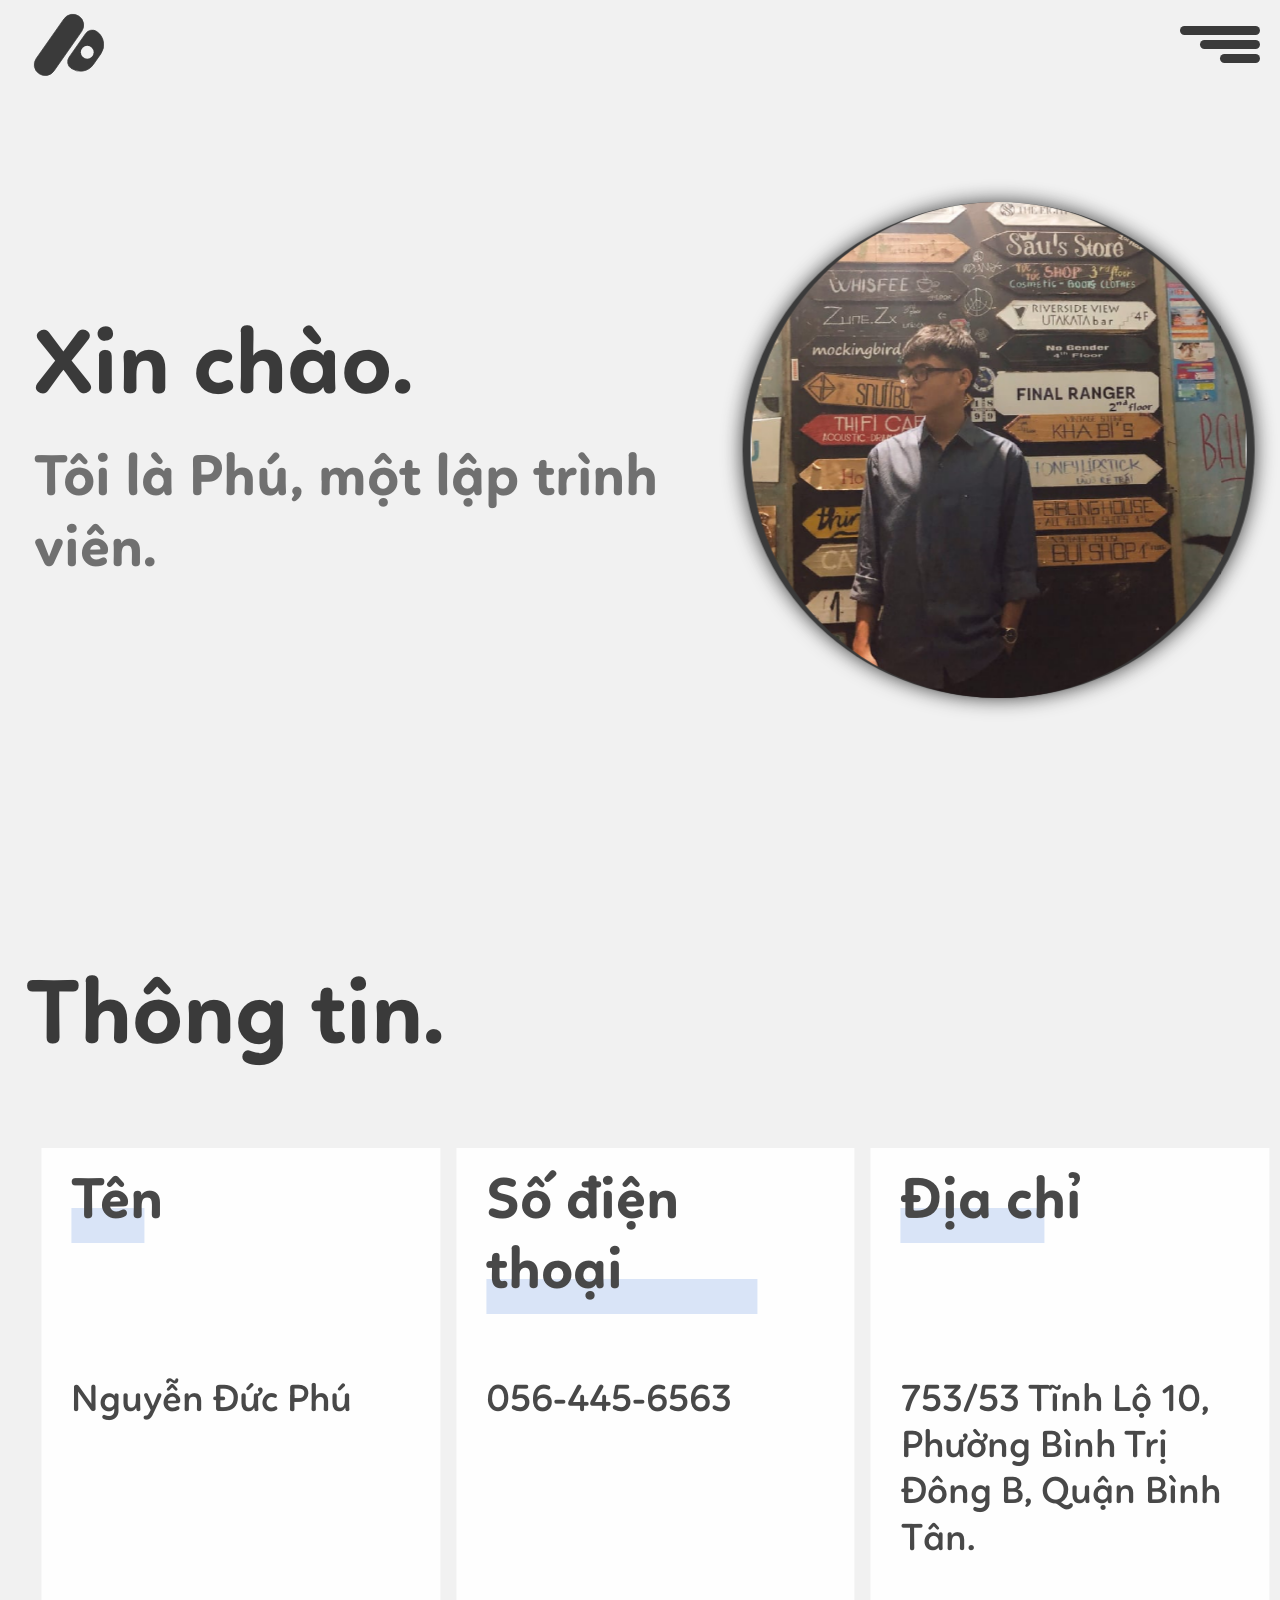
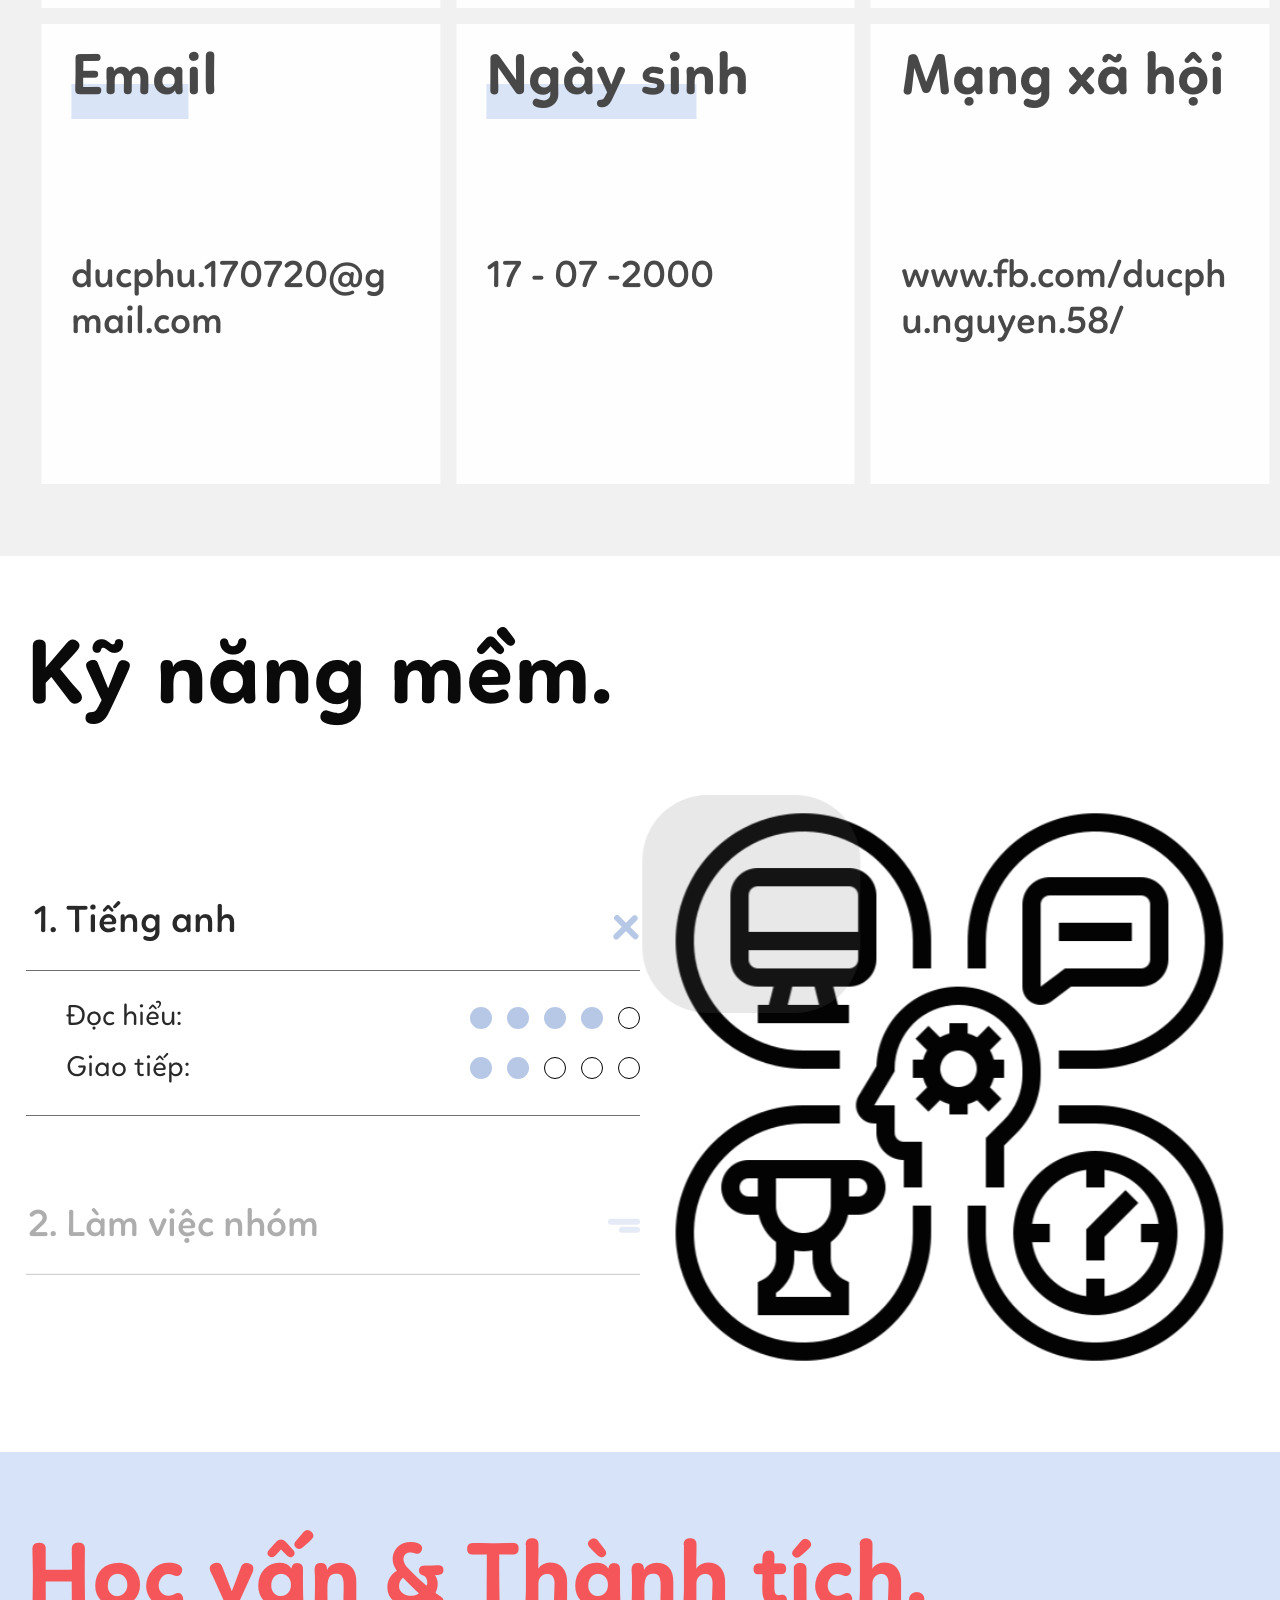
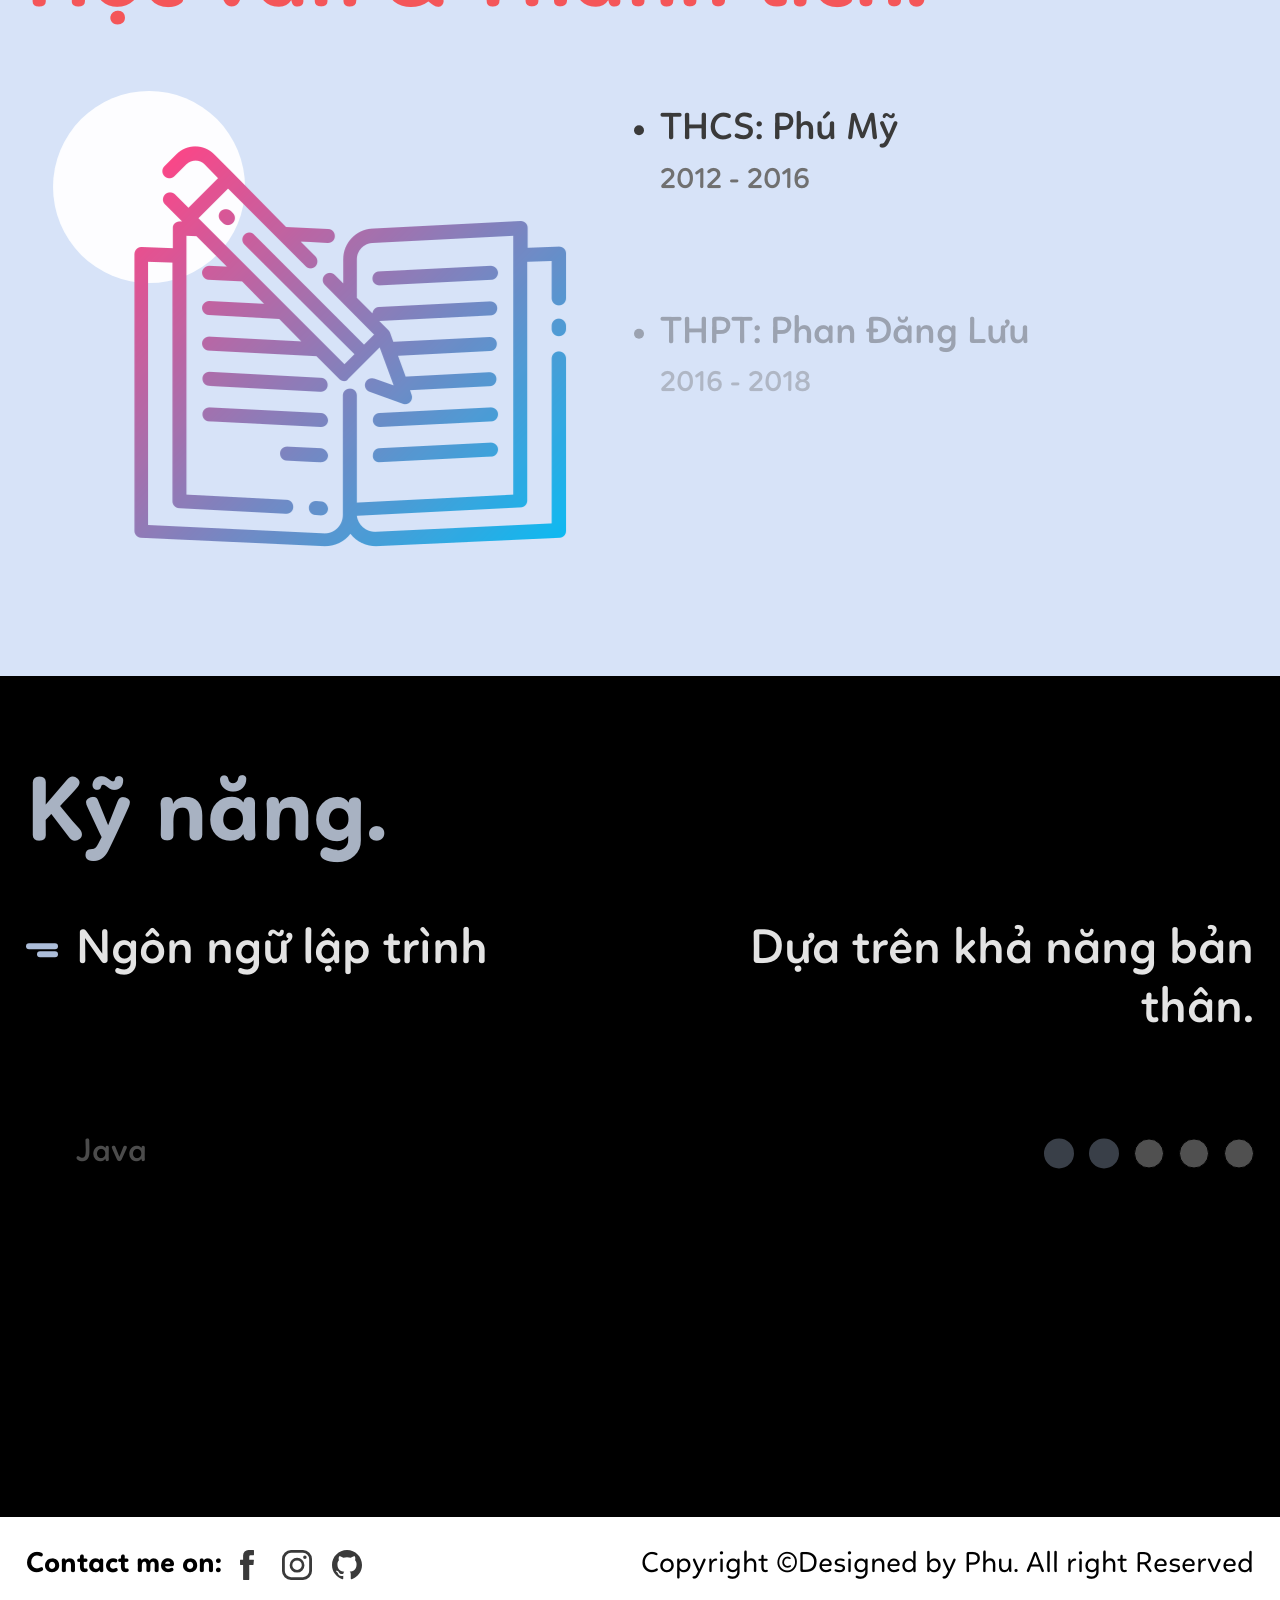
==== index.html @ 28da4632 "phu commit master" ====
<!DOCTYPE html>
<html lang="en">
	<head>
		<title>Trang chủ</title>
		<meta charset="UTF-8">
		<meta name="viewport" content="width=device-width, initial-scale=1.0, user-scalable=no">
		<meta http-equiv="X-UA-Compatible" content="ie=edge">
		<link rel="shortcut icon" type="image/png" href="/favicon/favicon.ico">
		<link href="https://unpkg.com/aos@2.3.1/dist/aos.css" rel="stylesheet">
		<link rel="stylesheet" href="./css/core.min.css">
		<link rel="stylesheet" href="./css/main.min.css">
	</head>
	<body>
		<header id="header">
			<div class="header-wrapper">
				<div class="header-wrapper__logo"><a class="nav_link" href="index.html"></a><svg xmlns="http://www.w3.org/2000/svg"  viewBox="0 0 121.415 106.011">
<g id="Group_60" data-name="Group 60" transform="translate(-132.455 -46.709)">
<g id="Group_3" data-name="Group 3" transform="translate(28 -5)">
<path id="Logo_1" data-name="Path 1" d="M16.48,0a16.48,16.48,0,0,1,16.48,16.48V89.855A16.48,16.48,0,1,1,0,89.855V16.48A16.48,16.48,0,0,1,16.48,0Z" transform="matrix(0.819, 0.574, -0.574, 0.819, 165.447, 51.709)" fill="#3a3a3a"/>
<g id="Logo_2" data-name="Group 1" transform="translate(156.83 77.445)">
<g id="Group_2" data-name="Group 2" transform="translate(0 0)">
<path id="Rectangle_2" data-name="Rectangle 2" d="M12.184,0h0A24.369,24.369,0,0,1,36.553,24.369V43.8A24.369,24.369,0,0,1,12.184,68.166h0A12.184,12.184,0,0,1,0,55.981v-43.8A12.184,12.184,0,0,1,12.184,0Z" transform="matrix(0.819, 0.574, -0.574, 0.819, 39.098, 0)" fill="#3a3a3a"/>
<circle id="Ellipse_1" data-name="Ellipse 1" cx="9.744" cy="9.744" r="9.744" transform="translate(24.776 28.658)" fill="#f1f1f1"/>
</g>
</g>
</g>
</g>
</svg>
				</div>
				<div class="header-wrapper__nav"><a class="nav_link" href="exp.html"></a>
					<div class="header-wrapper__nav-title">
						<p>Kinh nghiệm của tôi</p><svg xmlns="http://www.w3.org/2000/svg"  viewBox="0 0 27.116 17.814">
<path id="Path_10913" data-name="Path 10913" d="M0,0,10.579,9.363,0,18.648" transform="translate(4.235 13.579) rotate(-90)" fill="none" stroke="#707070" stroke-linecap="round" stroke-linejoin="round" stroke-width="6"/>
</svg>
					</div>
					<div class="header-wrapper__nav-hamburger">
						<div class="line-1"></div>
						<div class="line-2"></div>
						<div class="line-3"></div>
					</div>
				</div>
			</div>
		</header>
		<section id="banner">
			<div class="banner">
				<div class="banner-section container">
					<div class="wrapper">
						<div class="banner-section__decs column-7 column-12-ts">
							<div class="banner-section__decs--infor">
								<div class="banner-section__decs--infor_title">
									<p>Xin chào.</p>
								</div>
								<div class="banner-section__decs--infor_decs">
									<p>Tôi là Phú, một lập trình viên.</p>
								</div>
							</div>
						</div>
						<div class="banner-section__img column-5 column-7-ts">
							<div class="img"><img src="./assets/layout/banner/banner.png" alt=""></div>
						</div>
					</div>
				</div>
			</div>
		</section>
		<main>
			<div id="index-Page">
				<section id="dp-information">
					<div class="information">
						<div class="container">
							<div class="information__wrapper">    
								<div class="information__wrapper--title title-header">
									<p>Thông tin.</p>
								</div>
								<div class="information__wrapper--list">
									<div class="information__wrapper--list_items column-4 column-6-tl column-12-mx">
										<div class="items">
											<div class="items-name title-color-bottom">
												<p>Tên</p>
											</div>
											<div class="items-decs">
												<p>Nguyễn Đức Phú</p>
											</div>
										</div>
									</div>
									<div class="information__wrapper--list_items column-4 column-6-tl column-12-mx">
										<div class="items">
											<div class="items-name title-color-bottom">
												<p>Số điện thoại</p>
											</div>
											<div class="items-decs">
												<p>056-445-6563</p>
											</div>
										</div>
									</div>
									<div class="information__wrapper--list_items column-4 column-6-tl column-12-mx">
										<div class="items">
											<div class="items-name title-color-bottom">
												<p>Địa chỉ</p>
											</div>
											<div class="items-decs">
												<p>753/53 Tĩnh Lộ 10, Phường Bình Trị Đông B, Quận Bình Tân.</p>
											</div>
										</div>
									</div>
									<div class="information__wrapper--list_items column-4 column-6-tl column-12-mx">
										<div class="items">
											<div class="items-name title-color-bottom">
												<p>Email</p>
											</div>
											<div class="items-decs">
												<p>ducphu.170720@gmail.com</p>
											</div>
										</div>
									</div>
									<div class="information__wrapper--list_items column-4 column-6-tl column-12-mx">
										<div class="items">
											<div class="items-name title-color-bottom">
												<p>Ngày sinh</p>
											</div>
											<div class="items-decs">
												<p>17 - 07 -2000</p>
											</div>
										</div>
									</div>
									<div class="information__wrapper--list_items column-4 column-6-tl column-12-mx">
										<div class="items">
											<div class="items-name">
												<p class="title-color-bottom">Mạng xã hội</p>
											</div>
											<div class="items-decs"><a href=""> </a>
												<p>www.fb.com/ducphu.nguyen.58/</p>
											</div>
										</div>
									</div>
								</div>
							</div>
						</div>
					</div>
				</section>
				<section id="dp-soft-skill">
					<div class="soft-skill">
						<div class="container">
							<div class="soft-skill__wrapper"> 
								<div class="soft-skill__wrapper--title title-header">
									<p>Kỹ năng mềm.</p>
								</div>
								<div class="soft-skill__wrapper--list">
									<div class="soft-skill__wrapper--list-items column-6 column-12-ts">
										<ol>
											<li class="Scene_1">
												<div class="items active">
													<div class="items-name">
														<p>Tiếng anh</p>
														<div class="btn">
															<div class="line-1"> </div>
															<div class="line-2"></div>
														</div>
													</div>
													<div class="items-infor">
														<div class="items-infor__items"> 
															<div class="items-infor__items-title column-6">
																<p>Đọc hiểu:</p>
															</div>
															<div class="items-infor__items-skills column-6"><span class="yes"></span><span class="yes"></span><span class="yes"></span><span class="yes"></span><span class="no"></span>
															</div>
														</div>
														<div class="items-infor__items"> 
															<div class="items-infor__items-title column-6">
																<p>Giao tiếp:</p>
															</div>
															<div class="items-infor__items-skills column-6"><span class="yes"></span><span class="yes"></span><span class="no"></span><span class="no"></span><span class="no"></span>
															</div>
														</div>
													</div>
												</div>
											</li>
											<li class="Scene_2"> 
												<div class="items">
													<div class="items-name">
														<p>Làm việc nhóm</p>
														<div class="btn">
															<div class="line-1"> </div>
															<div class="line-2"></div>
														</div>
													</div>
													<div class="items-infor">
														<div class="items-infor__items"> 
															<div class="items-infor__items-title column-6">
																<p>Có tổ chức:</p>
															</div>
															<div class="items-infor__items-skills column-6"><span class="yes"></span><span class="yes"></span><span class="yes"></span><span class="yes"></span><span class="no"></span>
															</div>
														</div>
														<div class="items-infor__items"> 
															<div class="items-infor__items-title column-6">
																<p>Giao tiếp với đồng nghiệp:</p>
															</div>
															<div class="items-infor__items-skills column-6"><span class="yes"></span><span class="yes"></span><span class="yes"></span><span class="no"></span><span class="no"></span>
															</div>
														</div>
														<div class="items-infor__items"> 
															<div class="items-infor__items-title column-6">
																<p>Năng động:</p>
															</div>
															<div class="items-infor__items-skills column-6"><span class="yes"></span><span class="yes"></span><span class="yes"></span><span class="yes"></span><span class="no"></span>
															</div>
														</div>
													</div>
												</div>
											</li>
											<li class="Scene_3">
												<div class="items">
													<div class="items-name">
														<p>Cá nhân</p>
														<div class="btn">
															<div class="line-1"> </div>
															<div class="line-2"></div>
														</div>
													</div>
													<div class="items-infor">
														<div class="items-infor__items"> 
															<div class="items-infor__items-title column-6">
																<p>Sự sáng tạo:</p>
															</div>
															<div class="items-infor__items-skills column-6"><span class="yes"></span><span class="yes"></span><span class="yes"></span><span class="yes"></span><span class="no"></span>
															</div>
														</div>
														<div class="items-infor__items"> 
															<div class="items-infor__items-title column-6">
																<p>Học hỏi:</p>
															</div>
															<div class="items-infor__items-skills column-6"><span class="yes"></span><span class="yes"></span><span class="yes"></span><span class="yes"></span><span class="no"></span>
															</div>
														</div>
														<div class="items-infor__items"> 
															<div class="items-infor__items-title column-6">
																<p>Tỉ mỉ:</p>
															</div>
															<div class="items-infor__items-skills column-6"><span class="yes"></span><span class="yes"></span><span class="yes"></span><span class="yes"></span><span class="no"></span>
															</div>
														</div>
													</div>
												</div>
											</li>
										</ol>
									</div>
									<div class="soft-skill__wrapper--list-img column-6" id="Scene_1">
										<div class="img-wrapper" data-depth="0.1"><img src="./assets/_page/index/skill-development.png" alt=""></div>
										<div class="img-acsence" data-depth="-0.3"></div>
									</div>
								</div>
							</div>
						</div>
					</div>
				</section>
				<section id="dp-education">
					<div class="dp-education">
						<div class="container">
							<div class="dp-education__wrapper"> 
								<div class="dp-education__wrapper--title title-header">
									<p>Học vấn &amp; Thành tích.</p>
								</div>
								<div class="dp-education__wrapper--list">
									<div class="dp-education__wrapper--list-img column-6" id="Scene_2">
										<div class="img-wrapper" data-depth="-0.2"><img src="./assets/_page/index/studying.png" alt=""></div>
										<div class="img-acsence" data-depth="0.3"></div>
									</div>
									<div class="dp-education__wrapper--list-items column-6 column-12-tl">
										<ul> 
											<li class="items-education Scene_1">THCS: Phú Mỹ
												<div class="items-education__decs">
													<p>2012  - 2016</p>
												</div>
											</li>
											<li class="items-education Scene_2">THPT: Phan Đăng Lưu
												<div class="items-education__decs">
													<p>2016  - 2018</p>
												</div>
											</li>
											<li class="items-education Scene_3">Cao đẳng: Hoa Sen
												<div class="items-education__decs">
													<p>2018  - 2021</p>
												</div>
												<div class="items-education__decs">
													<p>Trong suốt quá trình học dã đạt được 4 lần học bổng loại B của trường Cao đẳng Hoa Sen.</p>
												</div>
											</li>
										</ul>
									</div>
								</div>
							</div>
						</div>
					</div>
				</section>
				<section id="dp-skills">
					<div class="dp-skills">
						<div class="container">
							<div class="dp-skills__wrapper"> 
								<div class="dp-skills__wrapper--title title-header">
									<p>Kỹ năng.</p>
								</div>
								<div class="dp-skills__wrapper--list">
									<div class="dp-skills__wrapper--list-items">
										<ul> 
											<li class="items-skills Scene_1">
												<div class="items-skills__items"> 
													<div class="items-skills__items-title column-6 column-12-tl">
														<p>Ngôn ngữ lập trình</p>
													</div>
													<div class="items-skills__items-skills column-6">
														<p>Dựa trên khả năng bản thân.</p>
													</div>
													<div class="btn">
														<div class="line-1"> </div>
														<div class="line-2"></div>
													</div>
												</div>
											</li>
											<li class="items-skills Scene_2">
												<div class="items-skills__items"> 
													<div class="items-skills__items-title column-6 column-12-tl">
														<p>Java</p>
													</div>
													<div class="items-skills__items-skills column-6 column-12-tl"><span class="yes"></span><span class="yes"></span><span class="no"></span><span class="no"></span><span class="no"></span>
													</div>
												</div>
											</li>
											<li class="items-skills Scene_3">
												<div class="items-skills__items"> 
													<div class="items-skills__items-title column-6 column-12-tl">
														<p>HTML - CSS(SASS, SCSS) - JS</p>
													</div>
													<div class="items-skills__items-skills column-6 column-12-tl"><span class="yes"></span><span class="yes"></span><span class="yes"></span><span class="yes"></span><span class="no"></span>
													</div>
												</div>
											</li>
											<li class="items-skills Scene_4">
												<div class="items-skills__items"> 
													<div class="items-skills__items-title column-6 column-12-tl">
														<p>SQLQuery</p>
													</div>
													<div class="items-skills__items-skills column-6 column-12-tl"><span class="yes"></span><span class="yes"></span><span class="no"></span><span class="no"></span><span class="no"></span>
													</div>
												</div>
											</li>
											<li class="items-skills Scene_5">
												<div class="items-skills__items"> 
													<div class="items-skills__items-title column-6 column-12-tl">
														<p>ReactJS</p>
													</div>
													<div class="items-skills__items-skills column-6 column-12-tl"><span class="yes"></span><span class="yes"></span><span class="yes"></span><span class="no"></span><span class="no"></span>
													</div>
												</div>
											</li>
											<li class="items-skills Scene_6">
												<div class="items-skills__items"> 
													<div class="items-skills__items-title column-6 column-12-tl">
														<p>Basic React Native</p>
													</div>
													<div class="items-skills__items-skills column-6 column-12-tl">
													</div>
												</div>
											</li>
											<li class="items-skills Scene_7">
												<div class="items-skills__items"> 
													<div class="items-skills__items-title column-6 column-12-tl">
														<p>Basic NodeJs (Express) Rest API</p>
													</div>
													<div class="items-skills__items-skills column-6 column-12-tl">
													</div>
												</div>
											</li>
										</ul>
									</div>
								</div>
							</div>
						</div>
					</div>
				</section>
			</div>
		</main>
		<footer id="footer">
			<div class="footer"> 
				<div class="container footer-wrapper">
					<div class="footer-wrapper__contact">
						<p>Contact me on:</p>
						<div class="social__items"><a target="_blank" href="https://www.facebook.com/ducphu.nguyen.58/"><svg id="Group_5" data-name="Group 5" xmlns="http://www.w3.org/2000/svg" viewBox="0 0 23.682 50.975">
<g id="Group_4" data-name="Group 4">
<path id="Path_11" data-name="Path 11" d="M338.3,893.036v24.645a.642.642,0,0,0,.643.641h9.151a.642.642,0,0,0,.643-.641V892.634h6.635a.643.643,0,0,0,.64-.588l.638-7.545a.643.643,0,0,0-.64-.7h-7.274V878.45a2.272,2.272,0,0,1,2.272-2.272h5.114a.643.643,0,0,0,.641-.642V867.99a.643.643,0,0,0-.641-.643h-8.64a9.182,9.182,0,0,0-9.182,9.181V883.8h-4.576a.643.643,0,0,0-.643.642v7.547a.642.642,0,0,0,.643.641H338.3Z" transform="translate(-333.079 -867.348)" fill="#3a3a3a" fill-rule="evenodd"/>
</g>
</svg></a><a target="_blank" href="https://www.instagram.com/_phuuhn/"><svg id="Group_6" data-name="Group 6" xmlns="http://www.w3.org/2000/svg" viewBox="0 0 50.975 50.975">
<path id="Path_12" data-name="Path 12" d="M415.737,876.293a3,3,0,1,0,3,3A3,3,0,0,0,415.737,876.293Zm-13.323,3.843A12.588,12.588,0,1,0,415,892.723,12.6,12.6,0,0,0,402.414,880.136Zm0,20.651a8.063,8.063,0,1,1,8.064-8.064A8.073,8.073,0,0,1,402.414,900.787Zm25.4-18.526a15.354,15.354,0,0,0-15.354-15.354H392.2a15.355,15.355,0,0,0-15.356,15.354v20.267A15.354,15.354,0,0,0,392.2,917.882H412.46a15.353,15.353,0,0,0,15.354-15.353Zm-4.809,20.267a10.544,10.544,0,0,1-10.545,10.544H392.2a10.546,10.546,0,0,1-10.547-10.544V882.261A10.547,10.547,0,0,1,392.2,871.716H412.46a10.545,10.545,0,0,1,10.545,10.546Z" transform="translate(-376.84 -866.907)" fill="#3a3a3a"/>
</svg></a><a target="_blank" href="https://github.com/Ducphu-dev"><svg xmlns="http://www.w3.org/2000/svg"  viewBox="0 0 24 24">
<path d="M12 0c-6.626 0-12 5.373-12 12 0 5.302 3.438 9.8 8.207 11.387.599.111.793-.261.793-.577v-2.234c-3.338.726-4.033-1.416-4.033-1.416-.546-1.387-1.333-1.756-1.333-1.756-1.089-.745.083-.729.083-.729 1.205.084 1.839 1.237 1.839 1.237 1.07 1.834 2.807 1.304 3.492.997.107-.775.418-1.305.762-1.604-2.665-.305-5.467-1.334-5.467-5.931 0-1.311.469-2.381 1.236-3.221-.124-.303-.535-1.524.117-3.176 0 0 1.008-.322 3.301 1.23.957-.266 1.983-.399 3.003-.404 1.02.005 2.047.138 3.006.404 2.291-1.552 3.297-1.23 3.297-1.23.653 1.653.242 2.874.118 3.176.77.84 1.235 1.911 1.235 3.221 0 4.609-2.807 5.624-5.479 5.921.43.372.823 1.102.823 2.222v3.293c0 .319.192.694.801.576 4.765-1.589 8.199-6.086 8.199-11.386 0-6.627-5.373-12-12-12z" fill="#3a3a3a"/>
</svg></a></div>
					</div>
					<div class="footer-wrapper__copyright">
						<p>Copyright ©Designed by Phu. All right Reserved</p>
					</div>
				</div>
			</div>
		</footer>
		<script type="text/javascript" src="./js/core.min.js"></script>
		<script type="text/javascript" src="./js/main.min.js"></script>
	</body>
</html>
---- css/core.min.css ----
@font-face{font-family:swiper-icons;src:url('data:application/font-woff;charset=utf-8;base64, [base64]//wADZ2x5ZgAAAywAAADMAAAD2MHtryVoZWFkAAABbAAAADAAAAA2E2+eoWhoZWEAAAGcAAAAHwAAACQC9gDzaG10eAAAAigAAAAZAAAArgJkABFsb2NhAAAC0AAAAFoAAABaFQAUGG1heHAAAAG8AAAAHwAAACAAcABAbmFtZQAAA/gAAAE5AAACXvFdBwlwb3N0AAAFNAAAAGIAAACE5s74hXjaY2BkYGAAYpf5Hu/j+W2+MnAzMYDAzaX6QjD6/4//Bxj5GA8AuRwMYGkAPywL13jaY2BkYGA88P8Agx4j+/8fQDYfA1AEBWgDAIB2BOoAeNpjYGRgYNBh4GdgYgABEMnIABJzYNADCQAACWgAsQB42mNgYfzCOIGBlYGB0YcxjYGBwR1Kf2WQZGhhYGBiYGVmgAFGBiQQkOaawtDAoMBQxXjg/wEGPcYDDA4wNUA2CCgwsAAAO4EL6gAAeNpj2M0gyAACqxgGNWBkZ2D4/wMA+xkDdgAAAHjaY2BgYGaAYBkGRgYQiAHyGMF8FgYHIM3DwMHABGQrMOgyWDLEM1T9/w8UBfEMgLzE////P/5//f/V/xv+r4eaAAeMbAxwIUYmIMHEgKYAYjUcsDAwsLKxc3BycfPw8jEQA/[base64]/uznmfPFBNODM2K7MTQ45YEAZqGP81AmGGcF3iPqOop0r1SPTaTbVkfUe4HXj97wYE+yNwWYxwWu4v1ugWHgo3S1XdZEVqWM7ET0cfnLGxWfkgR42o2PvWrDMBSFj/IHLaF0zKjRgdiVMwScNRAoWUoH78Y2icB/yIY09An6AH2Bdu/UB+yxopYshQiEvnvu0dURgDt8QeC8PDw7Fpji3fEA4z/PEJ6YOB5hKh4dj3EvXhxPqH/SKUY3rJ7srZ4FZnh1PMAtPhwP6fl2PMJMPDgeQ4rY8YT6Gzao0eAEA409DuggmTnFnOcSCiEiLMgxCiTI6Cq5DZUd3Qmp10vO0LaLTd2cjN4fOumlc7lUYbSQcZFkutRG7g6JKZKy0RmdLY680CDnEJ+UMkpFFe1RN7nxdVpXrC4aTtnaurOnYercZg2YVmLN/d/gczfEimrE/fs/bOuq29Zmn8tloORaXgZgGa78yO9/cnXm2BpaGvq25Dv9S4E9+5SIc9PqupJKhYFSSl47+Qcr1mYNAAAAeNptw0cKwkAAAMDZJA8Q7OUJvkLsPfZ6zFVERPy8qHh2YER+3i/BP83vIBLLySsoKimrqKqpa2hp6+jq6RsYGhmbmJqZSy0sraxtbO3sHRydnEMU4uR6yx7JJXveP7WrDycAAAAAAAH//wACeNpjYGRgYOABYhkgZgJCZgZNBkYGLQZtIJsFLMYAAAw3ALgAeNolizEKgDAQBCchRbC2sFER0YD6qVQiBCv/H9ezGI6Z5XBAw8CBK/m5iQQVauVbXLnOrMZv2oLdKFa8Pjuru2hJzGabmOSLzNMzvutpB3N42mNgZGBg4GKQYzBhYMxJLMlj4GBgAYow/P/PAJJhLM6sSoWKfWCAAwDAjgbRAAB42mNgYGBkAIIbCZo5IPrmUn0hGA0AO8EFTQAA') format('woff');font-weight:400;font-style:normal}:root{--swiper-theme-color:#007aff}.swiper-container{margin-left:auto;margin-right:auto;position:relative;overflow:hidden;list-style:none;padding:0;z-index:1}.swiper-container-vertical>.swiper-wrapper{flex-direction:column}.swiper-wrapper{position:relative;width:100%;height:100%;z-index:1;display:flex;transition-property:transform;box-sizing:content-box}.swiper-container-android .swiper-slide,.swiper-wrapper{transform:translate3d(0,0,0)}.swiper-container-multirow>.swiper-wrapper{flex-wrap:wrap}.swiper-container-multirow-column>.swiper-wrapper{flex-wrap:wrap;flex-direction:column}.swiper-container-free-mode>.swiper-wrapper{transition-timing-function:ease-out;margin:0 auto}.swiper-container-pointer-events{touch-action:pan-y}.swiper-container-pointer-events.swiper-container-vertical{touch-action:pan-x}.swiper-slide{flex-shrink:0;width:100%;height:100%;position:relative;transition-property:transform}.swiper-slide-invisible-blank{visibility:hidden}.swiper-container-autoheight,.swiper-container-autoheight .swiper-slide{height:auto}.swiper-container-autoheight .swiper-wrapper{align-items:flex-start;transition-property:transform,height}.swiper-container-3d{perspective:1200px}.swiper-container-3d .swiper-cube-shadow,.swiper-container-3d .swiper-slide,.swiper-container-3d .swiper-slide-shadow-bottom,.swiper-container-3d .swiper-slide-shadow-left,.swiper-container-3d .swiper-slide-shadow-right,.swiper-container-3d .swiper-slide-shadow-top,.swiper-container-3d .swiper-wrapper{transform-style:preserve-3d}.swiper-container-3d .swiper-slide-shadow-bottom,.swiper-container-3d .swiper-slide-shadow-left,.swiper-container-3d .swiper-slide-shadow-right,.swiper-container-3d .swiper-slide-shadow-top{position:absolute;left:0;top:0;width:100%;height:100%;pointer-events:none;z-index:10}.swiper-container-3d .swiper-slide-shadow-left{background-image:linear-gradient(to left,rgba(0,0,0,.5),rgba(0,0,0,0))}.swiper-container-3d .swiper-slide-shadow-right{background-image:linear-gradient(to right,rgba(0,0,0,.5),rgba(0,0,0,0))}.swiper-container-3d .swiper-slide-shadow-top{background-image:linear-gradient(to top,rgba(0,0,0,.5),rgba(0,0,0,0))}.swiper-container-3d .swiper-slide-shadow-bottom{background-image:linear-gradient(to bottom,rgba(0,0,0,.5),rgba(0,0,0,0))}.swiper-container-css-mode>.swiper-wrapper{overflow:auto;scrollbar-width:none;-ms-overflow-style:none}.swiper-container-css-mode>.swiper-wrapper::-webkit-scrollbar{display:none}.swiper-container-css-mode>.swiper-wrapper>.swiper-slide{scroll-snap-align:start start}.swiper-container-horizontal.swiper-container-css-mode>.swiper-wrapper{scroll-snap-type:x mandatory}.swiper-container-vertical.swiper-container-css-mode>.swiper-wrapper{scroll-snap-type:y mandatory}:root{--swiper-navigation-size:44px}.swiper-button-next,.swiper-button-prev{position:absolute;top:50%;width:calc(var(--swiper-navigation-size)/ 44 * 27);height:var(--swiper-navigation-size);margin-top:calc(0px - (var(--swiper-navigation-size)/ 2));z-index:10;cursor:pointer;display:flex;align-items:center;justify-content:center;color:var(--swiper-navigation-color,var(--swiper-theme-color))}.swiper-button-next.swiper-button-disabled,.swiper-button-prev.swiper-button-disabled{opacity:.35;cursor:auto;pointer-events:none}.swiper-button-next:after,.swiper-button-prev:after{font-family:swiper-icons;font-size:var(--swiper-navigation-size);text-transform:none!important;letter-spacing:0;text-transform:none;font-variant:initial;line-height:1}.swiper-button-prev,.swiper-container-rtl .swiper-button-next{left:10px;right:auto}.swiper-button-prev:after,.swiper-container-rtl .swiper-button-next:after{content:'prev'}.swiper-button-next,.swiper-container-rtl .swiper-button-prev{right:10px;left:auto}.swiper-button-next:after,.swiper-container-rtl .swiper-button-prev:after{content:'next'}.swiper-button-next.swiper-button-white,.swiper-button-prev.swiper-button-white{--swiper-navigation-color:#ffffff}.swiper-button-next.swiper-button-black,.swiper-button-prev.swiper-button-black{--swiper-navigation-color:#000000}.swiper-button-lock{display:none}.swiper-pagination{position:absolute;text-align:center;transition:.3s opacity;transform:translate3d(0,0,0);z-index:10}.swiper-pagination.swiper-pagination-hidden{opacity:0}.swiper-container-horizontal>.swiper-pagination-bullets,.swiper-pagination-custom,.swiper-pagination-fraction{bottom:10px;left:0;width:100%}.swiper-pagination-bullets-dynamic{overflow:hidden;font-size:0}.swiper-pagination-bullets-dynamic .swiper-pagination-bullet{transform:scale(.33);position:relative}.swiper-pagination-bullets-dynamic .swiper-pagination-bullet-active{transform:scale(1)}.swiper-pagination-bullets-dynamic .swiper-pagination-bullet-active-main{transform:scale(1)}.swiper-pagination-bullets-dynamic .swiper-pagination-bullet-active-prev{transform:scale(.66)}.swiper-pagination-bullets-dynamic .swiper-pagination-bullet-active-prev-prev{transform:scale(.33)}.swiper-pagination-bullets-dynamic .swiper-pagination-bullet-active-next{transform:scale(.66)}.swiper-pagination-bullets-dynamic .swiper-pagination-bullet-active-next-next{transform:scale(.33)}.swiper-pagination-bullet{width:8px;height:8px;display:inline-block;border-radius:50%;background:#000;opacity:.2}button.swiper-pagination-bullet{border:none;margin:0;padding:0;box-shadow:none;-webkit-appearance:none;appearance:none}.swiper-pagination-clickable .swiper-pagination-bullet{cursor:pointer}.swiper-pagination-bullet:only-child{display:none!important}.swiper-pagination-bullet-active{opacity:1;background:var(--swiper-pagination-color,var(--swiper-theme-color))}.swiper-container-vertical>.swiper-pagination-bullets{right:10px;top:50%;transform:translate3d(0,-50%,0)}.swiper-container-vertical>.swiper-pagination-bullets .swiper-pagination-bullet{margin:6px 0;display:block}.swiper-container-vertical>.swiper-pagination-bullets.swiper-pagination-bullets-dynamic{top:50%;transform:translateY(-50%);width:8px}.swiper-container-vertical>.swiper-pagination-bullets.swiper-pagination-bullets-dynamic .swiper-pagination-bullet{display:inline-block;transition:.2s transform,.2s top}.swiper-container-horizontal>.swiper-pagination-bullets .swiper-pagination-bullet{margin:0 4px}.swiper-container-horizontal>.swiper-pagination-bullets.swiper-pagination-bullets-dynamic{left:50%;transform:translateX(-50%);white-space:nowrap}.swiper-container-horizontal>.swiper-pagination-bullets.swiper-pagination-bullets-dynamic .swiper-pagination-bullet{transition:.2s transform,.2s left}.swiper-container-horizontal.swiper-container-rtl>.swiper-pagination-bullets-dynamic .swiper-pagination-bullet{transition:.2s transform,.2s right}.swiper-pagination-progressbar{background:rgba(0,0,0,.25);position:absolute}.swiper-pagination-progressbar .swiper-pagination-progressbar-fill{background:var(--swiper-pagination-color,var(--swiper-theme-color));position:absolute;left:0;top:0;width:100%;height:100%;transform:scale(0);transform-origin:left top}.swiper-container-rtl .swiper-pagination-progressbar .swiper-pagination-progressbar-fill{transform-origin:right top}.swiper-container-horizontal>.swiper-pagination-progressbar,.swiper-container-vertical>.swiper-pagination-progressbar.swiper-pagination-progressbar-opposite{width:100%;height:4px;left:0;top:0}.swiper-container-horizontal>.swiper-pagination-progressbar.swiper-pagination-progressbar-opposite,.swiper-container-vertical>.swiper-pagination-progressbar{width:4px;height:100%;left:0;top:0}.swiper-pagination-white{--swiper-pagination-color:#ffffff}.swiper-pagination-black{--swiper-pagination-color:#000000}.swiper-pagination-lock{display:none}.swiper-scrollbar{border-radius:10px;position:relative;-ms-touch-action:none;background:rgba(0,0,0,.1)}.swiper-container-horizontal>.swiper-scrollbar{position:absolute;left:1%;bottom:3px;z-index:50;height:5px;width:98%}.swiper-container-vertical>.swiper-scrollbar{position:absolute;right:3px;top:1%;z-index:50;width:5px;height:98%}.swiper-scrollbar-drag{height:100%;width:100%;position:relative;background:rgba(0,0,0,.5);border-radius:10px;left:0;top:0}.swiper-scrollbar-cursor-drag{cursor:move}.swiper-scrollbar-lock{display:none}.swiper-zoom-container{width:100%;height:100%;display:flex;justify-content:center;align-items:center;text-align:center}.swiper-zoom-container>canvas,.swiper-zoom-container>img,.swiper-zoom-container>svg{max-width:100%;max-height:100%;object-fit:contain}.swiper-slide-zoomed{cursor:move}.swiper-lazy-preloader{width:42px;height:42px;position:absolute;left:50%;top:50%;margin-left:-21px;margin-top:-21px;z-index:10;transform-origin:50%;animation:swiper-preloader-spin 1s infinite linear;box-sizing:border-box;border:4px solid var(--swiper-preloader-color,var(--swiper-theme-color));border-radius:50%;border-top-color:transparent}.swiper-lazy-preloader-white{--swiper-preloader-color:#fff}.swiper-lazy-preloader-black{--swiper-preloader-color:#000}@keyframes swiper-preloader-spin{100%{transform:rotate(360deg)}}.swiper-container .swiper-notification{position:absolute;left:0;top:0;pointer-events:none;opacity:0;z-index:-1000}.swiper-container-fade.swiper-container-free-mode .swiper-slide{transition-timing-function:ease-out}.swiper-container-fade .swiper-slide{pointer-events:none;transition-property:opacity}.swiper-container-fade .swiper-slide .swiper-slide{pointer-events:none}.swiper-container-fade .swiper-slide-active,.swiper-container-fade .swiper-slide-active .swiper-slide-active{pointer-events:auto}.swiper-container-cube{overflow:visible}.swiper-container-cube .swiper-slide{pointer-events:none;-webkit-backface-visibility:hidden;backface-visibility:hidden;z-index:1;visibility:hidden;transform-origin:0 0;width:100%;height:100%}.swiper-container-cube .swiper-slide .swiper-slide{pointer-events:none}.swiper-container-cube.swiper-container-rtl .swiper-slide{transform-origin:100% 0}.swiper-container-cube .swiper-slide-active,.swiper-container-cube .swiper-slide-active .swiper-slide-active{pointer-events:auto}.swiper-container-cube .swiper-slide-active,.swiper-container-cube .swiper-slide-next,.swiper-container-cube .swiper-slide-next+.swiper-slide,.swiper-container-cube .swiper-slide-prev{pointer-events:auto;visibility:visible}.swiper-container-cube .swiper-slide-shadow-bottom,.swiper-container-cube .swiper-slide-shadow-left,.swiper-container-cube .swiper-slide-shadow-right,.swiper-container-cube .swiper-slide-shadow-top{z-index:0;-webkit-backface-visibility:hidden;backface-visibility:hidden}.swiper-container-cube .swiper-cube-shadow{position:absolute;left:0;bottom:0;width:100%;height:100%;opacity:.6;z-index:0}.swiper-container-cube .swiper-cube-shadow:before{content:'';background:#000;position:absolute;left:0;top:0;bottom:0;right:0;filter:blur(50px)}.swiper-container-flip{overflow:visible}.swiper-container-flip .swiper-slide{pointer-events:none;-webkit-backface-visibility:hidden;backface-visibility:hidden;z-index:1}.swiper-container-flip .swiper-slide .swiper-slide{pointer-events:none}.swiper-container-flip .swiper-slide-active,.swiper-container-flip .swiper-slide-active .swiper-slide-active{pointer-events:auto}.swiper-container-flip .swiper-slide-shadow-bottom,.swiper-container-flip .swiper-slide-shadow-left,.swiper-container-flip .swiper-slide-shadow-right,.swiper-container-flip .swiper-slide-shadow-top{z-index:0;-webkit-backface-visibility:hidden;backface-visibility:hidden}@font-face{font-family:swiper-icons;src:url('data:application/font-woff;charset=utf-8;base64, [base64]//wADZ2x5ZgAAAywAAADMAAAD2MHtryVoZWFkAAABbAAAADAAAAA2E2+eoWhoZWEAAAGcAAAAHwAAACQC9gDzaG10eAAAAigAAAAZAAAArgJkABFsb2NhAAAC0AAAAFoAAABaFQAUGG1heHAAAAG8AAAAHwAAACAAcABAbmFtZQAAA/gAAAE5AAACXvFdBwlwb3N0AAAFNAAAAGIAAACE5s74hXjaY2BkYGAAYpf5Hu/j+W2+MnAzMYDAzaX6QjD6/4//Bxj5GA8AuRwMYGkAPywL13jaY2BkYGA88P8Agx4j+/8fQDYfA1AEBWgDAIB2BOoAeNpjYGRgYNBh4GdgYgABEMnIABJzYNADCQAACWgAsQB42mNgYfzCOIGBlYGB0YcxjYGBwR1Kf2WQZGhhYGBiYGVmgAFGBiQQkOaawtDAoMBQxXjg/wEGPcYDDA4wNUA2CCgwsAAAO4EL6gAAeNpj2M0gyAACqxgGNWBkZ2D4/wMA+xkDdgAAAHjaY2BgYGaAYBkGRgYQiAHyGMF8FgYHIM3DwMHABGQrMOgyWDLEM1T9/w8UBfEMgLzE////P/5//f/V/xv+r4eaAAeMbAxwIUYmIMHEgKYAYjUcsDAwsLKxc3BycfPw8jEQA/[base64]/uznmfPFBNODM2K7MTQ45YEAZqGP81AmGGcF3iPqOop0r1SPTaTbVkfUe4HXj97wYE+yNwWYxwWu4v1ugWHgo3S1XdZEVqWM7ET0cfnLGxWfkgR42o2PvWrDMBSFj/IHLaF0zKjRgdiVMwScNRAoWUoH78Y2icB/yIY09An6AH2Bdu/UB+yxopYshQiEvnvu0dURgDt8QeC8PDw7Fpji3fEA4z/PEJ6YOB5hKh4dj3EvXhxPqH/SKUY3rJ7srZ4FZnh1PMAtPhwP6fl2PMJMPDgeQ4rY8YT6Gzao0eAEA409DuggmTnFnOcSCiEiLMgxCiTI6Cq5DZUd3Qmp10vO0LaLTd2cjN4fOumlc7lUYbSQcZFkutRG7g6JKZKy0RmdLY680CDnEJ+UMkpFFe1RN7nxdVpXrC4aTtnaurOnYercZg2YVmLN/d/gczfEimrE/fs/bOuq29Zmn8tloORaXgZgGa78yO9/cnXm2BpaGvq25Dv9S4E9+5SIc9PqupJKhYFSSl47+Qcr1mYNAAAAeNptw0cKwkAAAMDZJA8Q7OUJvkLsPfZ6zFVERPy8qHh2YER+3i/BP83vIBLLySsoKimrqKqpa2hp6+jq6RsYGhmbmJqZSy0sraxtbO3sHRydnEMU4uR6yx7JJXveP7WrDycAAAAAAAH//wACeNpjYGRgYOABYhkgZgJCZgZNBkYGLQZtIJsFLMYAAAw3ALgAeNolizEKgDAQBCchRbC2sFER0YD6qVQiBCv/H9ezGI6Z5XBAw8CBK/m5iQQVauVbXLnOrMZv2oLdKFa8Pjuru2hJzGabmOSLzNMzvutpB3N42mNgZGBg4GKQYzBhYMxJLMlj4GBgAYow/P/PAJJhLM6sSoWKfWCAAwDAjgbRAAB42mNgYGBkAIIbCZo5IPrmUn0hGA0AO8EFTQAA') format('woff');font-weight:400;font-style:normal}:root{--swiper-theme-color:#007aff}.swiper-container{margin-left:auto;margin-right:auto;position:relative;overflow:hidden;list-style:none;padding:0;z-index:1}.swiper-container-vertical>.swiper-wrapper{flex-direction:column}.swiper-wrapper{position:relative;width:100%;height:100%;z-index:1;display:flex;transition-property:transform;box-sizing:content-box}.swiper-container-android .swiper-slide,.swiper-wrapper{transform:translate3d(0,0,0)}.swiper-container-multirow>.swiper-wrapper{flex-wrap:wrap}.swiper-container-multirow-column>.swiper-wrapper{flex-wrap:wrap;flex-direction:column}.swiper-container-free-mode>.swiper-wrapper{transition-timing-function:ease-out;margin:0 auto}.swiper-container-pointer-events{touch-action:pan-y}.swiper-container-pointer-events.swiper-container-vertical{touch-action:pan-x}.swiper-slide{flex-shrink:0;width:100%;height:100%;position:relative;transition-property:transform}.swiper-slide-invisible-blank{visibility:hidden}.swiper-container-autoheight,.swiper-container-autoheight .swiper-slide{height:auto}.swiper-container-autoheight .swiper-wrapper{align-items:flex-start;transition-property:transform,height}.swiper-container-3d{perspective:1200px}.swiper-container-3d .swiper-cube-shadow,.swiper-container-3d .swiper-slide,.swiper-container-3d .swiper-slide-shadow-bottom,.swiper-container-3d .swiper-slide-shadow-left,.swiper-container-3d .swiper-slide-shadow-right,.swiper-container-3d .swiper-slide-shadow-top,.swiper-container-3d .swiper-wrapper{transform-style:preserve-3d}.swiper-container-3d .swiper-slide-shadow-bottom,.swiper-container-3d .swiper-slide-shadow-left,.swiper-container-3d .swiper-slide-shadow-right,.swiper-container-3d .swiper-slide-shadow-top{position:absolute;left:0;top:0;width:100%;height:100%;pointer-events:none;z-index:10}.swiper-container-3d .swiper-slide-shadow-left{background-image:linear-gradient(to left,rgba(0,0,0,.5),rgba(0,0,0,0))}.swiper-container-3d .swiper-slide-shadow-right{background-image:linear-gradient(to right,rgba(0,0,0,.5),rgba(0,0,0,0))}.swiper-container-3d .swiper-slide-shadow-top{background-image:linear-gradient(to top,rgba(0,0,0,.5),rgba(0,0,0,0))}.swiper-container-3d .swiper-slide-shadow-bottom{background-image:linear-gradient(to bottom,rgba(0,0,0,.5),rgba(0,0,0,0))}.swiper-container-css-mode>.swiper-wrapper{overflow:auto;scrollbar-width:none;-ms-overflow-style:none}.swiper-container-css-mode>.swiper-wrapper::-webkit-scrollbar{display:none}.swiper-container-css-mode>.swiper-wrapper>.swiper-slide{scroll-snap-align:start start}.swiper-container-horizontal.swiper-container-css-mode>.swiper-wrapper{scroll-snap-type:x mandatory}.swiper-container-vertical.swiper-container-css-mode>.swiper-wrapper{scroll-snap-type:y mandatory}:root{--swiper-navigation-size:44px}.swiper-button-next,.swiper-button-prev{position:absolute;top:50%;width:calc(var(--swiper-navigation-size)/ 44 * 27);height:var(--swiper-navigation-size);margin-top:calc(0px - (var(--swiper-navigation-size)/ 2));z-index:10;cursor:pointer;display:flex;align-items:center;justify-content:center;color:var(--swiper-navigation-color,var(--swiper-theme-color))}.swiper-button-next.swiper-button-disabled,.swiper-button-prev.swiper-button-disabled{opacity:.35;cursor:auto;pointer-events:none}.swiper-button-next:after,.swiper-button-prev:after{font-family:swiper-icons;font-size:var(--swiper-navigation-size);text-transform:none!important;letter-spacing:0;text-transform:none;font-variant:initial;line-height:1}.swiper-button-prev,.swiper-container-rtl .swiper-button-next{left:10px;right:auto}.swiper-button-prev:after,.swiper-container-rtl .swiper-button-next:after{content:'prev'}.swiper-button-next,.swiper-container-rtl .swiper-button-prev{right:10px;left:auto}.swiper-button-next:after,.swiper-container-rtl .swiper-button-prev:after{content:'next'}.swiper-button-next.swiper-button-white,.swiper-button-prev.swiper-button-white{--swiper-navigation-color:#ffffff}.swiper-button-next.swiper-button-black,.swiper-button-prev.swiper-button-black{--swiper-navigation-color:#000000}.swiper-button-lock{display:none}.swiper-pagination{position:absolute;text-align:center;transition:.3s opacity;transform:translate3d(0,0,0);z-index:10}.swiper-pagination.swiper-pagination-hidden{opacity:0}.swiper-container-horizontal>.swiper-pagination-bullets,.swiper-pagination-custom,.swiper-pagination-fraction{bottom:10px;left:0;width:100%}.swiper-pagination-bullets-dynamic{overflow:hidden;font-size:0}.swiper-pagination-bullets-dynamic .swiper-pagination-bullet{transform:scale(.33);position:relative}.swiper-pagination-bullets-dynamic .swiper-pagination-bullet-active{transform:scale(1)}.swiper-pagination-bullets-dynamic .swiper-pagination-bullet-active-main{transform:scale(1)}.swiper-pagination-bullets-dynamic .swiper-pagination-bullet-active-prev{transform:scale(.66)}.swiper-pagination-bullets-dynamic .swiper-pagination-bullet-active-prev-prev{transform:scale(.33)}.swiper-pagination-bullets-dynamic .swiper-pagination-bullet-active-next{transform:scale(.66)}.swiper-pagination-bullets-dynamic .swiper-pagination-bullet-active-next-next{transform:scale(.33)}.swiper-pagination-bullet{width:8px;height:8px;display:inline-block;border-radius:50%;background:#000;opacity:.2}button.swiper-pagination-bullet{border:none;margin:0;padding:0;box-shadow:none;-webkit-appearance:none;appearance:none}.swiper-pagination-clickable .swiper-pagination-bullet{cursor:pointer}.swiper-pagination-bullet:only-child{display:none!important}.swiper-pagination-bullet-active{opacity:1;background:var(--swiper-pagination-color,var(--swiper-theme-color))}.swiper-container-vertical>.swiper-pagination-bullets{right:10px;top:50%;transform:translate3d(0,-50%,0)}.swiper-container-vertical>.swiper-pagination-bullets .swiper-pagination-bullet{margin:6px 0;display:block}.swiper-container-vertical>.swiper-pagination-bullets.swiper-pagination-bullets-dynamic{top:50%;transform:translateY(-50%);width:8px}.swiper-container-vertical>.swiper-pagination-bullets.swiper-pagination-bullets-dynamic .swiper-pagination-bullet{display:inline-block;transition:.2s transform,.2s top}.swiper-container-horizontal>.swiper-pagination-bullets .swiper-pagination-bullet{margin:0 4px}.swiper-container-horizontal>.swiper-pagination-bullets.swiper-pagination-bullets-dynamic{left:50%;transform:translateX(-50%);white-space:nowrap}.swiper-container-horizontal>.swiper-pagination-bullets.swiper-pagination-bullets-dynamic .swiper-pagination-bullet{transition:.2s transform,.2s left}.swiper-container-horizontal.swiper-container-rtl>.swiper-pagination-bullets-dynamic .swiper-pagination-bullet{transition:.2s transform,.2s right}.swiper-pagination-progressbar{background:rgba(0,0,0,.25);position:absolute}.swiper-pagination-progressbar .swiper-pagination-progressbar-fill{background:var(--swiper-pagination-color,var(--swiper-theme-color));position:absolute;left:0;top:0;width:100%;height:100%;transform:scale(0);transform-origin:left top}.swiper-container-rtl .swiper-pagination-progressbar .swiper-pagination-progressbar-fill{transform-origin:right top}.swiper-container-horizontal>.swiper-pagination-progressbar,.swiper-container-vertical>.swiper-pagination-progressbar.swiper-pagination-progressbar-opposite{width:100%;height:4px;left:0;top:0}.swiper-container-horizontal>.swiper-pagination-progressbar.swiper-pagination-progressbar-opposite,.swiper-container-vertical>.swiper-pagination-progressbar{width:4px;height:100%;left:0;top:0}.swiper-pagination-white{--swiper-pagination-color:#ffffff}.swiper-pagination-black{--swiper-pagination-color:#000000}.swiper-pagination-lock{display:none}.swiper-scrollbar{border-radius:10px;position:relative;-ms-touch-action:none;background:rgba(0,0,0,.1)}.swiper-container-horizontal>.swiper-scrollbar{position:absolute;left:1%;bottom:3px;z-index:50;height:5px;width:98%}.swiper-container-vertical>.swiper-scrollbar{position:absolute;right:3px;top:1%;z-index:50;width:5px;height:98%}.swiper-scrollbar-drag{height:100%;width:100%;position:relative;background:rgba(0,0,0,.5);border-radius:10px;left:0;top:0}.swiper-scrollbar-cursor-drag{cursor:move}.swiper-scrollbar-lock{display:none}.swiper-zoom-container{width:100%;height:100%;display:flex;justify-content:center;align-items:center;text-align:center}.swiper-zoom-container>canvas,.swiper-zoom-container>img,.swiper-zoom-container>svg{max-width:100%;max-height:100%;object-fit:contain}.swiper-slide-zoomed{cursor:move}.swiper-lazy-preloader{width:42px;height:42px;position:absolute;left:50%;top:50%;margin-left:-21px;margin-top:-21px;z-index:10;transform-origin:50%;animation:swiper-preloader-spin 1s infinite linear;box-sizing:border-box;border:4px solid var(--swiper-preloader-color,var(--swiper-theme-color));border-radius:50%;border-top-color:transparent}.swiper-lazy-preloader-white{--swiper-preloader-color:#fff}.swiper-lazy-preloader-black{--swiper-preloader-color:#000}@keyframes swiper-preloader-spin{100%{transform:rotate(360deg)}}.swiper-container .swiper-notification{position:absolute;left:0;top:0;pointer-events:none;opacity:0;z-index:-1000}.swiper-container-fade.swiper-container-free-mode .swiper-slide{transition-timing-function:ease-out}.swiper-container-fade .swiper-slide{pointer-events:none;transition-property:opacity}.swiper-container-fade .swiper-slide .swiper-slide{pointer-events:none}.swiper-container-fade .swiper-slide-active,.swiper-container-fade .swiper-slide-active .swiper-slide-active{pointer-events:auto}.swiper-container-cube{overflow:visible}.swiper-container-cube .swiper-slide{pointer-events:none;-webkit-backface-visibility:hidden;backface-visibility:hidden;z-index:1;visibility:hidden;transform-origin:0 0;width:100%;height:100%}.swiper-container-cube .swiper-slide .swiper-slide{pointer-events:none}.swiper-container-cube.swiper-container-rtl .swiper-slide{transform-origin:100% 0}.swiper-container-cube .swiper-slide-active,.swiper-container-cube .swiper-slide-active .swiper-slide-active{pointer-events:auto}.swiper-container-cube .swiper-slide-active,.swiper-container-cube .swiper-slide-next,.swiper-container-cube .swiper-slide-next+.swiper-slide,.swiper-container-cube .swiper-slide-prev{pointer-events:auto;visibility:visible}.swiper-container-cube .swiper-slide-shadow-bottom,.swiper-container-cube .swiper-slide-shadow-left,.swiper-container-cube .swiper-slide-shadow-right,.swiper-container-cube .swiper-slide-shadow-top{z-index:0;-webkit-backface-visibility:hidden;backface-visibility:hidden}.swiper-container-cube .swiper-cube-shadow{position:absolute;left:0;bottom:0;width:100%;height:100%;opacity:.6;z-index:0}.swiper-container-cube .swiper-cube-shadow:before{content:'';background:#000;position:absolute;left:0;top:0;bottom:0;right:0;filter:blur(50px)}.swiper-container-flip{overflow:visible}.swiper-container-flip .swiper-slide{pointer-events:none;-webkit-backface-visibility:hidden;backface-visibility:hidden;z-index:1}.swiper-container-flip .swiper-slide .swiper-slide{pointer-events:none}.swiper-container-flip .swiper-slide-active,.swiper-container-flip .swiper-slide-active .swiper-slide-active{pointer-events:auto}.swiper-container-flip .swiper-slide-shadow-bottom,.swiper-container-flip .swiper-slide-shadow-left,.swiper-container-flip .swiper-slide-shadow-right,.swiper-container-flip .swiper-slide-shadow-top{z-index:0;-webkit-backface-visibility:hidden;backface-visibility:hidden}.not-selectable{-moz-user-select:none;-webkit-user-select:none;-ms-user-select:none;user-select:none}.carousel{position:relative;box-sizing:border-box}.carousel *,.carousel :after,.carousel :before{box-sizing:inherit}.carousel.is-draggable{cursor:move;cursor:grab}.carousel.is-dragging{cursor:move;cursor:grabbing}.carousel__viewport{position:relative;overflow:hidden;max-width:100%;max-height:100%}.carousel__track{display:flex}.carousel__slide{flex:0 0 auto;width:var(--carousel-slide-width,60%);max-width:100%;padding:1rem;position:relative;overflow-x:hidden;overflow-y:auto;overscroll-behavior:contain;-webkit-overflow-scrolling:touch;touch-action:pan-y}.has-dots{margin-bottom:calc(.5rem + 22px)}.carousel__dots{margin:0 auto;padding:0;position:absolute;top:calc(100% + .5rem);left:0;right:0;display:flex;justify-content:center;list-style:none;user-select:none}.carousel__dots .carousel__dot{margin:0;padding:0;display:block;position:relative;width:22px;height:22px;cursor:pointer}.carousel__dots .carousel__dot:after{content:"";width:8px;height:8px;border-radius:50%;position:absolute;top:50%;left:50%;transform:translate(-50%,-50%);background-color:currentColor;opacity:.25;transition:opacity .15s ease-in-out}.carousel__dots .carousel__dot.is-selected:after{opacity:1}.carousel__button{width:var(--carousel-button-width,48px);height:var(--carousel-button-height,48px);padding:0;border:0;display:flex;justify-content:center;align-items:center;pointer-events:all;cursor:pointer;color:var(--carousel-button-color,currentColor);background:var(--carousel-button-bg,transparent);border-radius:var(--carousel-button-border-radius,50%);box-shadow:var(--carousel-button-shadow,none);transition:opacity .15s ease}.carousel__button.is-next,.carousel__button.is-prev{position:absolute;top:50%;transform:translateY(-50%)}.carousel__button.is-prev{left:10px}.carousel__button.is-next{right:10px}.carousel__button[disabled]{cursor:default;opacity:.3}.carousel__button svg{width:var(--carousel-button-svg-width,50%);height:var(--carousel-button-svg-height,50%);fill:none;stroke:currentColor;stroke-width:var(--carousel-button-svg-stroke-width,1.5);stroke-linejoin:bevel;stroke-linecap:round;filter:var(--carousel-button-svg-filter, none);pointer-events:none}body.compensate-for-scrollbar{overflow:hidden!important;touch-action:none}.fancybox__container{position:fixed;top:0;left:0;bottom:0;right:0;direction:ltr;margin:0;padding:env(safe-area-inset-top,0) env(safe-area-inset-right,0) env(safe-area-inset-bottom,0) env(safe-area-inset-left,0);box-sizing:border-box;display:flex;flex-direction:column;color:var(--fancybox-color,#fff);-webkit-tap-highlight-color:transparent;overflow:hidden;z-index:1050;outline:0;transform-origin:top left;--carousel-button-width:48px;--carousel-button-height:48px;--carousel-button-svg-width:24px;--carousel-button-svg-height:24px;--carousel-button-svg-stroke-width:2.5;--carousel-button-svg-filter:drop-shadow(1px 1px 1px rgba(0, 0, 0, 0.4))}.fancybox__container *,.fancybox__container ::after,.fancybox__container ::before{box-sizing:inherit}.fancybox__container :focus{outline:thin dotted}body.is-using-mouse .fancybox__container :focus{outline:0}@media all and (min-width:1024px){.fancybox__container{--carousel-button-width:48px;--carousel-button-height:48px;--carousel-button-svg-width:27px;--carousel-button-svg-height:27px}}.fancybox__backdrop{position:absolute;top:0;right:0;bottom:0;left:0;z-index:-1;background:var(--fancybox-bg,rgba(24,24,27,.92))}.fancybox__carousel{position:relative;flex:1 1 auto;min-height:0;height:100%;z-index:10}.fancybox__carousel.has-dots{margin-bottom:calc(.5rem + 22px)}.fancybox__viewport{position:relative;width:100%;height:100%;overflow:visible;cursor:default}.fancybox__track{display:flex;height:100%}.fancybox__slide{flex:0 0 auto;width:100%;max-width:100%;margin:0;padding:48px 8px 8px 8px;position:relative;overscroll-behavior:contain;display:flex;flex-direction:column;outline:0;overflow:auto;-webkit-overflow-scrolling:touch;--carousel-button-width:36px;--carousel-button-height:36px;--carousel-button-svg-width:22px;--carousel-button-svg-height:22px}.fancybox__slide::after,.fancybox__slide::before{content:"";flex:0 0 0;margin:auto}@media all and (min-width:1024px){.fancybox__slide{padding:64px 100px}}.fancybox__content{margin:0 env(safe-area-inset-right,0) 0 env(safe-area-inset-left,0);padding:36px;color:var(--fancybox-content-color,#374151);background:var(--fancybox-content-bg,#fff);position:relative;align-self:center;display:flex;flex-direction:column;z-index:20}.fancybox__caption{align-self:center;max-width:100%;margin:0;padding:1rem 0 0 0;line-height:1.375;color:var(--fancybox-color,currentColor);visibility:visible;cursor:auto;flex-shrink:0;overflow-wrap:anywhere}.is-loading .fancybox__caption{visibility:hidden}.fancybox__container>.carousel__dots{top:100%;color:var(--fancybox-color,#fff)}.fancybox__nav .carousel__button{z-index:40}.fancybox__nav .carousel__button.is-next{right:8px}@media all and (min-width:1024px){.fancybox__nav .carousel__button.is-next{right:40px}}.fancybox__nav .carousel__button.is-prev{left:8px}@media all and (min-width:1024px){.fancybox__nav .carousel__button.is-prev{left:40px}}.carousel__button.is-close{position:absolute;top:8px;right:8px;top:calc(env(safe-area-inset-top,0px) + 8px);right:calc(env(safe-area-inset-right,0px) + 8px);z-index:40}@media all and (min-width:1024px){.carousel__button.is-close{right:40px}}.fancybox__content>.carousel__button.is-close{position:absolute;top:-36px;right:0;color:var(--fancybox-color,#fff)}.fancybox__no-click,.fancybox__no-click button{pointer-events:none}.fancybox__spinner{position:absolute;top:50%;left:50%;transform:translate(-50%,-50%);width:50px;height:50px;color:var(--fancybox-color,currentColor)}.fancybox__slide .fancybox__spinner{cursor:pointer;z-index:1053}.fancybox__spinner svg{animation:fancybox-rotate 2s linear infinite;transform-origin:center center;position:absolute;top:0;right:0;bottom:0;left:0;margin:auto;width:100%;height:100%}.fancybox__spinner svg circle{fill:none;stroke-width:2.75;stroke-miterlimit:10;stroke-dasharray:1,200;stroke-dashoffset:0;animation:fancybox-dash 1.5s ease-in-out infinite;stroke-linecap:round;stroke:currentColor}@keyframes fancybox-rotate{100%{transform:rotate(360deg)}}@keyframes fancybox-dash{0%{stroke-dasharray:1,200;stroke-dashoffset:0}50%{stroke-dasharray:89,200;stroke-dashoffset:-35px}100%{stroke-dasharray:89,200;stroke-dashoffset:-124px}}.carousel__button.is-close,.carousel__dots,.fancybox__backdrop,.fancybox__caption,.fancybox__nav{opacity:var(--fancybox-opacity,1)}.fancybox__container.is-animated[aria-hidden=false] .carousel__button.is-close,.fancybox__container.is-animated[aria-hidden=false] .carousel__dots,.fancybox__container.is-animated[aria-hidden=false] .fancybox__backdrop,.fancybox__container.is-animated[aria-hidden=false] .fancybox__caption,.fancybox__container.is-animated[aria-hidden=false] .fancybox__nav{animation:.15s ease backwards fancybox-fadeIn}.fancybox__container.is-animated.is-closing .carousel__button.is-close,.fancybox__container.is-animated.is-closing .carousel__dots,.fancybox__container.is-animated.is-closing .fancybox__backdrop,.fancybox__container.is-animated.is-closing .fancybox__caption,.fancybox__container.is-animated.is-closing .fancybox__nav{animation:.15s ease both fancybox-fadeOut}.fancybox-fadeIn{animation:.15s ease both fancybox-fadeIn}.fancybox-fadeOut{animation:.1s ease both fancybox-fadeOut}.fancybox-zoomInUp{animation:.2s ease both fancybox-zoomInUp}.fancybox-zoomOutDown{animation:.15s ease both fancybox-zoomOutDown}.fancybox-throwOutUp{animation:.15s ease both fancybox-throwOutUp}.fancybox-throwOutDown{animation:.15s ease both fancybox-throwOutDown}@keyframes fancybox-fadeIn{from{opacity:0}to{opacity:1}}@keyframes fancybox-fadeOut{to{opacity:0}}@keyframes fancybox-zoomInUp{from{transform:scale(.97) translate3d(0,16px,0);opacity:0}to{transform:scale(1) translate3d(0,0,0);opacity:1}}@keyframes fancybox-zoomOutDown{to{transform:scale(.97) translate3d(0,16px,0);opacity:0}}@keyframes fancybox-throwOutUp{to{transform:translate3d(0,-30%,0);opacity:0}}@keyframes fancybox-throwOutDown{to{transform:translate3d(0,30%,0);opacity:0}}.fancybox__carousel .carousel__slide{scrollbar-width:thin;scrollbar-color:#ccc rgba(255,255,255,.1)}.fancybox__carousel .carousel__slide::-webkit-scrollbar{width:8px;height:8px}.fancybox__carousel .carousel__slide::-webkit-scrollbar-track{background-color:rgba(255,255,255,.1)}.fancybox__carousel .carousel__slide::-webkit-scrollbar-thumb{background-color:#ccc;border-radius:2px;box-shadow:inset 0 0 4px rgba(0,0,0,.2)}.fancybox__carousel.is-draggable .fancybox__slide,.fancybox__carousel.is-draggable .fancybox__slide .fancybox__content{cursor:move;cursor:grab}.fancybox__carousel.is-dragging .fancybox__slide,.fancybox__carousel.is-dragging .fancybox__slide .fancybox__content{cursor:move;cursor:grabbing}.fancybox__carousel .fancybox__slide .fancybox__content{cursor:auto}.fancybox__carousel .fancybox__slide.can-zoom_in .fancybox__content{cursor:zoom-in}.fancybox__carousel .fancybox__slide.can-zoom_out .fancybox__content{cursor:zoom-out}.fancybox__carousel .fancybox__slide.is-draggable .fancybox__content{cursor:move;cursor:grab}.fancybox__carousel .fancybox__slide.is-dragging .fancybox__content{cursor:move;cursor:grabbing}.fancybox__image{transform-origin:0 0;touch-action:none;user-select:none;transition:none}.has-image .fancybox__content{padding:0;background:0 0;min-height:1px}.is-closing .has-image .fancybox__content{overflow:visible}.has-image[data-image-fit=contain]{overflow:visible;touch-action:none}.has-image[data-image-fit=contain] .fancybox__image{max-width:100%;max-height:100%;object-fit:contain}.has-image[data-image-fit=contain-w]{overflow-x:hidden;overflow-y:auto}.has-image[data-image-fit=contain-w] .fancybox__content{min-height:auto}.has-image[data-image-fit=contain-w] .fancybox__image{max-width:100%;height:auto}.has-image[data-image-fit=cover]{overflow:visible;touch-action:none}.has-image[data-image-fit=cover] .fancybox__content{width:100%;height:100%}.has-image[data-image-fit=cover] .fancybox__image{width:100%;height:100%;object-fit:cover}.fancybox__carousel .fancybox__slide.has-html5video .fancybox__content,.fancybox__carousel .fancybox__slide.has-iframe .fancybox__content,.fancybox__carousel .fancybox__slide.has-map .fancybox__content,.fancybox__carousel .fancybox__slide.has-pdf .fancybox__content,.fancybox__carousel .fancybox__slide.has-video .fancybox__content{flex-shrink:1;min-height:1px;overflow:visible}.fancybox__carousel .fancybox__slide.has-iframe .fancybox__content,.fancybox__carousel .fancybox__slide.has-map .fancybox__content,.fancybox__carousel .fancybox__slide.has-pdf .fancybox__content{width:100%;height:80%}.fancybox__carousel .fancybox__slide.has-html5video .fancybox__content,.fancybox__carousel .fancybox__slide.has-video .fancybox__content{width:960px;height:540px;max-width:100%;max-height:100%}.fancybox__carousel .fancybox__slide.has-html5video .fancybox__content,.fancybox__carousel .fancybox__slide.has-map .fancybox__content,.fancybox__carousel .fancybox__slide.has-pdf .fancybox__content,.fancybox__carousel .fancybox__slide.has-video .fancybox__content{padding:0;background:rgba(24,24,27,.9);color:#fff}.fancybox__carousel .fancybox__slide.has-map .fancybox__content{background:#e5e3df}.fancybox__html5video,.fancybox__iframe{border:0;display:block;height:100%;width:100%;background:0 0}.fancybox-placeholder{position:absolute;width:1px;height:1px;padding:0;margin:-1px;overflow:hidden;clip:rect(0,0,0,0);white-space:nowrap;border-width:0}.fancybox__thumbs{flex:0 0 auto;position:relative;padding:0 3px;opacity:var(--fancybox-opacity,1)}.fancybox__container.is-animated[aria-hidden=false] .fancybox__thumbs{animation:.15s ease-in backwards fancybox-fadeIn}.fancybox__container.is-animated.is-closing .fancybox__thumbs{opacity:0}.fancybox__thumbs .carousel__slide{flex:0 0 auto;width:var(--fancybox-thumbs-width,96px);margin:0;padding:8px 3px;box-sizing:content-box;display:flex;align-items:center;justify-content:center;overflow:visible;cursor:pointer}.fancybox__thumbs .carousel__slide .fancybox__thumb::after{content:"";position:absolute;top:0;left:0;right:0;bottom:0;border:5px solid var(--fancybox-accent-color,rgba(1,210,232,.94));opacity:0;transition:opacity .15s ease;border-radius:var(--fancybox-thumbs-border-radius,4px)}.fancybox__thumbs .carousel__slide.is-nav-selected .fancybox__thumb::after{opacity:.92}.fancybox__thumbs .carousel__slide>*{pointer-events:none;user-select:none}.fancybox__thumb{position:relative;width:100%;padding-top:calc(100%/(var(--fancybox-thumbs-ratio,1.5)));background-size:cover;background-position:center center;background-color:rgba(255,255,255,.1);background-repeat:no-repeat;border-radius:var(--fancybox-thumbs-border-radius,4px)}.fancybox__toolbar{position:absolute;top:0;right:0;left:0;z-index:20;background:linear-gradient(to top,rgba(0,0,0,0) 0,rgba(0,0,0,.006) 8.1%,rgba(0,0,0,.021) 15.5%,rgba(0,0,0,.046) 22.5%,rgba(0,0,0,.077) 29%,rgba(0,0,0,.114) 35.3%,rgba(0,0,0,.155) 41.2%,rgba(0,0,0,.198) 47.1%,rgba(0,0,0,.242) 52.9%,rgba(0,0,0,.285) 58.8%,rgba(0,0,0,.326) 64.7%,rgba(0,0,0,.363) 71%,rgba(0,0,0,.394) 77.5%,rgba(0,0,0,.419) 84.5%,rgba(0,0,0,.434) 91.9%,rgba(0,0,0,.44) 100%);padding:0;touch-action:none;display:flex;justify-content:space-between;--carousel-button-svg-width:20px;--carousel-button-svg-height:20px;opacity:var(--fancybox-opacity,1);text-shadow:var(--fancybox-toolbar-text-shadow,1px 1px 1px rgba(0,0,0,.4))}@media all and (min-width:1024px){.fancybox__toolbar{padding:8px}}.fancybox__container.is-animated[aria-hidden=false] .fancybox__toolbar{animation:.15s ease-in backwards fancybox-fadeIn}.fancybox__container.is-animated.is-closing .fancybox__toolbar{opacity:0}.fancybox__toolbar__items{display:flex}.fancybox__toolbar__items--left{margin-right:auto}.fancybox__toolbar__items--center{position:absolute;left:50%;transform:translateX(-50%)}.fancybox__toolbar__items--right{margin-left:auto}@media(max-width:640px){.fancybox__toolbar__items--center:not(:last-child){display:none}}.fancybox__counter{min-width:72px;padding:0 10px;line-height:var(--carousel-button-height,48px);text-align:center;font-size:17px;font-variant-numeric:tabular-nums;-webkit-font-smoothing:subpixel-antialiased}.fancybox__progress{background:var(--fancybox-accent-color,rgba(1,210,232,.94));height:3px;left:0;position:absolute;right:0;top:0;transform:scaleX(0);transform-origin:0;transition-property:transform;transition-timing-function:linear;z-index:30;user-select:none}.fancybox__container:fullscreen::backdrop{opacity:0}.fancybox__button--fullscreen g:nth-child(2){display:none}.fancybox__container:fullscreen .fancybox__button--fullscreen g:nth-child(1){display:none}.fancybox__container:fullscreen .fancybox__button--fullscreen g:nth-child(2){display:block}.fancybox__button--slideshow g:nth-child(2){display:none}.fancybox__container.has-slideshow .fancybox__button--slideshow g:nth-child(1){display:none}.fancybox__container.has-slideshow .fancybox__button--slideshow g:nth-child(2){display:block}.xdsoft_datetimepicker{box-shadow:0 5px 15px -5px rgba(0,0,0,.506);background:#fff;border-bottom:1px solid #bbb;border-left:1px solid #ccc;border-right:1px solid #ccc;border-top:1px solid #ccc;color:#333;font-family:"Helvetica Neue",Helvetica,Arial,sans-serif;padding:8px;padding-left:0;padding-top:2px;position:absolute;z-index:9999;-moz-box-sizing:border-box;box-sizing:border-box;display:none}.xdsoft_datetimepicker.xdsoft_rtl{padding:8px 0 8px 8px}.xdsoft_datetimepicker iframe{position:absolute;left:0;top:0;width:75px;height:210px;background:0 0;border:0}.xdsoft_datetimepicker button{border:none!important}.xdsoft_noselect{-webkit-touch-callout:none;-webkit-user-select:none;-khtml-user-select:none;-moz-user-select:none;-ms-user-select:none;-o-user-select:none;user-select:none}.xdsoft_noselect::selection{background:0 0}.xdsoft_noselect::-moz-selection{background:0 0}.xdsoft_datetimepicker.xdsoft_inline{display:inline-block;position:static;box-shadow:none}.xdsoft_datetimepicker *{-moz-box-sizing:border-box;box-sizing:border-box;padding:0;margin:0}.xdsoft_datetimepicker .xdsoft_datepicker,.xdsoft_datetimepicker .xdsoft_timepicker{display:none}.xdsoft_datetimepicker .xdsoft_datepicker.active,.xdsoft_datetimepicker .xdsoft_timepicker.active{display:block}.xdsoft_datetimepicker .xdsoft_datepicker{width:224px;float:left;margin-left:8px}.xdsoft_datetimepicker.xdsoft_rtl .xdsoft_datepicker{float:right;margin-right:8px;margin-left:0}.xdsoft_datetimepicker.xdsoft_showweeks .xdsoft_datepicker{width:256px}.xdsoft_datetimepicker .xdsoft_timepicker{width:58px;float:left;text-align:center;margin-left:8px;margin-top:0}.xdsoft_datetimepicker.xdsoft_rtl .xdsoft_timepicker{float:right;margin-right:8px;margin-left:0}.xdsoft_datetimepicker .xdsoft_datepicker.active+.xdsoft_timepicker{margin-top:8px;margin-bottom:3px}.xdsoft_datetimepicker .xdsoft_monthpicker{position:relative;text-align:center}.xdsoft_datetimepicker .xdsoft_label i,.xdsoft_datetimepicker .xdsoft_next,.xdsoft_datetimepicker .xdsoft_prev,.xdsoft_datetimepicker .xdsoft_today_button{background-image:url([data-uri])}.xdsoft_datetimepicker .xdsoft_label i{opacity:.5;background-position:-92px -19px;display:inline-block;width:9px;height:20px;vertical-align:middle}.xdsoft_datetimepicker .xdsoft_prev{float:left;background-position:-20px 0}.xdsoft_datetimepicker .xdsoft_today_button{float:left;background-position:-70px 0;margin-left:5px}.xdsoft_datetimepicker .xdsoft_next{float:right;background-position:0 0}.xdsoft_datetimepicker .xdsoft_next,.xdsoft_datetimepicker .xdsoft_prev,.xdsoft_datetimepicker .xdsoft_today_button{background-color:transparent;background-repeat:no-repeat;border:0 none;cursor:pointer;display:block;height:30px;opacity:.5;-ms-filter:"alpha(opacity=50)";outline:medium none;overflow:hidden;padding:0;position:relative;text-indent:100%;white-space:nowrap;width:20px;min-width:0}.xdsoft_datetimepicker .xdsoft_timepicker .xdsoft_next,.xdsoft_datetimepicker .xdsoft_timepicker .xdsoft_prev{float:none;background-position:-40px -15px;height:15px;width:30px;display:block;margin-left:14px;margin-top:7px}.xdsoft_datetimepicker.xdsoft_rtl .xdsoft_timepicker .xdsoft_next,.xdsoft_datetimepicker.xdsoft_rtl .xdsoft_timepicker .xdsoft_prev{float:none;margin-left:0;margin-right:14px}.xdsoft_datetimepicker .xdsoft_timepicker .xdsoft_prev{background-position:-40px 0;margin-bottom:7px;margin-top:0}.xdsoft_datetimepicker .xdsoft_timepicker .xdsoft_time_box{height:151px;overflow:hidden;border-bottom:1px solid #ddd}.xdsoft_datetimepicker .xdsoft_timepicker .xdsoft_time_box>div>div{background:#f5f5f5;border-top:1px solid #ddd;color:#666;font-size:12px;text-align:center;border-collapse:collapse;cursor:pointer;border-bottom-width:0;height:25px;line-height:25px}.xdsoft_datetimepicker .xdsoft_timepicker .xdsoft_time_box>div>div:first-child{border-top-width:0}.xdsoft_datetimepicker .xdsoft_next:hover,.xdsoft_datetimepicker .xdsoft_prev:hover,.xdsoft_datetimepicker .xdsoft_today_button:hover{opacity:1;-ms-filter:"alpha(opacity=100)"}.xdsoft_datetimepicker .xdsoft_label{display:inline;position:relative;z-index:9999;margin:0;padding:5px 3px;font-size:14px;line-height:20px;font-weight:700;background-color:#fff;float:left;width:182px;text-align:center;cursor:pointer}.xdsoft_datetimepicker .xdsoft_label:hover>span{text-decoration:underline}.xdsoft_datetimepicker .xdsoft_label:hover i{opacity:1}.xdsoft_datetimepicker .xdsoft_label>.xdsoft_select{border:1px solid #ccc;position:absolute;right:0;top:30px;z-index:101;display:none;background:#fff;max-height:160px;overflow-y:hidden}.xdsoft_datetimepicker .xdsoft_label>.xdsoft_select.xdsoft_monthselect{right:-7px}.xdsoft_datetimepicker .xdsoft_label>.xdsoft_select.xdsoft_yearselect{right:2px}.xdsoft_datetimepicker .xdsoft_label>.xdsoft_select>div>.xdsoft_option:hover{color:#fff;background:#ff8000}.xdsoft_datetimepicker .xdsoft_label>.xdsoft_select>div>.xdsoft_option{padding:2px 10px 2px 5px;text-decoration:none!important}.xdsoft_datetimepicker .xdsoft_label>.xdsoft_select>div>.xdsoft_option.xdsoft_current{background:#3af;box-shadow:#178fe5 0 1px 3px 0 inset;color:#fff;font-weight:700}.xdsoft_datetimepicker .xdsoft_month{width:100px;text-align:right}.xdsoft_datetimepicker .xdsoft_calendar{clear:both}.xdsoft_datetimepicker .xdsoft_year{width:48px;margin-left:5px}.xdsoft_datetimepicker .xdsoft_calendar table{border-collapse:collapse;width:100%}.xdsoft_datetimepicker .xdsoft_calendar td>div{padding-right:5px}.xdsoft_datetimepicker .xdsoft_calendar th{height:25px}.xdsoft_datetimepicker .xdsoft_calendar td,.xdsoft_datetimepicker .xdsoft_calendar th{width:14.2857142%;background:#f5f5f5;border:1px solid #ddd;color:#666;font-size:12px;text-align:right;vertical-align:middle;padding:0;border-collapse:collapse;cursor:pointer;height:25px}.xdsoft_datetimepicker.xdsoft_showweeks .xdsoft_calendar td,.xdsoft_datetimepicker.xdsoft_showweeks .xdsoft_calendar th{width:12.5%}.xdsoft_datetimepicker .xdsoft_calendar th{background:#f1f1f1}.xdsoft_datetimepicker .xdsoft_calendar td.xdsoft_today{color:#3af}.xdsoft_datetimepicker .xdsoft_calendar td.xdsoft_highlighted_default{background:#ffe9d2;box-shadow:#ffb871 0 1px 4px 0 inset;color:#000}.xdsoft_datetimepicker .xdsoft_calendar td.xdsoft_highlighted_mint{background:#c1ffc9;box-shadow:#00dd1c 0 1px 4px 0 inset;color:#000}.xdsoft_datetimepicker .xdsoft_calendar td.xdsoft_current,.xdsoft_datetimepicker .xdsoft_calendar td.xdsoft_default,.xdsoft_datetimepicker .xdsoft_timepicker .xdsoft_time_box>div>div.xdsoft_current{background:#3af;box-shadow:#178fe5 0 1px 3px 0 inset;color:#fff;font-weight:700}.xdsoft_datetimepicker .xdsoft_calendar td.xdsoft_disabled,.xdsoft_datetimepicker .xdsoft_calendar td.xdsoft_other_month,.xdsoft_datetimepicker .xdsoft_time_box>div>div.xdsoft_disabled{opacity:.5;-ms-filter:"alpha(opacity=50)";cursor:default}.xdsoft_datetimepicker .xdsoft_calendar td.xdsoft_other_month.xdsoft_disabled{opacity:.2;-ms-filter:"alpha(opacity=20)"}.xdsoft_datetimepicker .xdsoft_calendar td:hover,.xdsoft_datetimepicker .xdsoft_timepicker .xdsoft_time_box>div>div:hover{color:#fff!important;background:#ff8000!important;box-shadow:none!important}.xdsoft_datetimepicker .xdsoft_calendar td.xdsoft_current.xdsoft_disabled:hover,.xdsoft_datetimepicker .xdsoft_timepicker .xdsoft_time_box>div>div.xdsoft_current.xdsoft_disabled:hover{background:#3af!important;box-shadow:#178fe5 0 1px 3px 0 inset!important;color:#fff!important}.xdsoft_datetimepicker .xdsoft_calendar td.xdsoft_disabled:hover,.xdsoft_datetimepicker .xdsoft_timepicker .xdsoft_time_box>div>div.xdsoft_disabled:hover{color:inherit!important;background:inherit!important;box-shadow:inherit!important}.xdsoft_datetimepicker .xdsoft_calendar th{font-weight:700;text-align:center;color:#999;cursor:default}.xdsoft_datetimepicker .xdsoft_copyright{color:#ccc!important;font-size:10px;clear:both;float:none;margin-left:8px}.xdsoft_datetimepicker .xdsoft_copyright a{color:#eee!important}.xdsoft_datetimepicker .xdsoft_copyright a:hover{color:#aaa!important}.xdsoft_time_box{position:relative;border:1px solid #ccc}.xdsoft_scrollbar>.xdsoft_scroller{background:#ccc!important;height:20px;border-radius:3px}.xdsoft_scrollbar{position:absolute;width:7px;right:0;top:0;bottom:0;cursor:pointer}.xdsoft_datetimepicker.xdsoft_rtl .xdsoft_scrollbar{left:0;right:auto}.xdsoft_scroller_box{position:relative}.xdsoft_datetimepicker.xdsoft_dark{box-shadow:0 5px 15px -5px rgba(255,255,255,.506);background:#000;border-bottom:1px solid #444;border-left:1px solid #333;border-right:1px solid #333;border-top:1px solid #333;color:#ccc}.xdsoft_datetimepicker.xdsoft_dark .xdsoft_timepicker .xdsoft_time_box{border-bottom:1px solid #222}.xdsoft_datetimepicker.xdsoft_dark .xdsoft_timepicker .xdsoft_time_box>div>div{background:#0a0a0a;border-top:1px solid #222;color:#999}.xdsoft_datetimepicker.xdsoft_dark .xdsoft_label{background-color:#000}.xdsoft_datetimepicker.xdsoft_dark .xdsoft_label>.xdsoft_select{border:1px solid #333;background:#000}.xdsoft_datetimepicker.xdsoft_dark .xdsoft_label>.xdsoft_select>div>.xdsoft_option:hover{color:#000;background:#007fff}.xdsoft_datetimepicker.xdsoft_dark .xdsoft_label>.xdsoft_select>div>.xdsoft_option.xdsoft_current{background:#c50;box-shadow:#b03e00 0 1px 3px 0 inset;color:#000}.xdsoft_datetimepicker.xdsoft_dark .xdsoft_label i,.xdsoft_datetimepicker.xdsoft_dark .xdsoft_next,.xdsoft_datetimepicker.xdsoft_dark .xdsoft_prev,.xdsoft_datetimepicker.xdsoft_dark .xdsoft_today_button{background-image:url([data-uri])}.xdsoft_datetimepicker.xdsoft_dark .xdsoft_calendar td,.xdsoft_datetimepicker.xdsoft_dark .xdsoft_calendar th{background:#0a0a0a;border:1px solid #222;color:#999}.xdsoft_datetimepicker.xdsoft_dark .xdsoft_calendar th{background:#0e0e0e}.xdsoft_datetimepicker.xdsoft_dark .xdsoft_calendar td.xdsoft_today{color:#c50}.xdsoft_datetimepicker.xdsoft_dark .xdsoft_calendar td.xdsoft_highlighted_default{background:#ffe9d2;box-shadow:#ffb871 0 1px 4px 0 inset;color:#000}.xdsoft_datetimepicker.xdsoft_dark .xdsoft_calendar td.xdsoft_highlighted_mint{background:#c1ffc9;box-shadow:#00dd1c 0 1px 4px 0 inset;color:#000}.xdsoft_datetimepicker.xdsoft_dark .xdsoft_calendar td.xdsoft_current,.xdsoft_datetimepicker.xdsoft_dark .xdsoft_calendar td.xdsoft_default,.xdsoft_datetimepicker.xdsoft_dark .xdsoft_timepicker .xdsoft_time_box>div>div.xdsoft_current{background:#c50;box-shadow:#b03e00 0 1px 3px 0 inset;color:#000}.xdsoft_datetimepicker.xdsoft_dark .xdsoft_calendar td:hover,.xdsoft_datetimepicker.xdsoft_dark .xdsoft_timepicker .xdsoft_time_box>div>div:hover{color:#000!important;background:#007fff!important}.xdsoft_datetimepicker.xdsoft_dark .xdsoft_calendar th{color:#666}.xdsoft_datetimepicker.xdsoft_dark .xdsoft_copyright{color:#333!important}.xdsoft_datetimepicker.xdsoft_dark .xdsoft_copyright a{color:#111!important}.xdsoft_datetimepicker.xdsoft_dark .xdsoft_copyright a:hover{color:#555!important}.xdsoft_dark .xdsoft_time_box{border:1px solid #333}.xdsoft_dark .xdsoft_scrollbar>.xdsoft_scroller{background:#333!important}.xdsoft_datetimepicker .xdsoft_save_selected{display:block;border:1px solid #ddd!important;margin-top:5px;width:100%;color:#454551;font-size:13px}.xdsoft_datetimepicker .blue-gradient-button{font-family:museo-sans,"Book Antiqua",sans-serif;font-size:12px;font-weight:300;color:#82878c;height:28px;position:relative;padding:4px 17px 4px 33px;border:1px solid #d7d8da;background:-moz-linear-gradient(top,#fff 0,#f4f8fa 73%);background:-webkit-gradient(linear,left top,left bottom,color-stop(0,#fff),color-stop(73%,#f4f8fa));background:-webkit-linear-gradient(top,#fff 0,#f4f8fa 73%);background:-o-linear-gradient(top,#fff 0,#f4f8fa 73%);background:-ms-linear-gradient(top,#fff 0,#f4f8fa 73%);background:linear-gradient(to bottom,#fff 0,#f4f8fa 73%);filter:progid:DXImageTransform.Microsoft.gradient(startColorstr='#fff', endColorstr='#f4f8fa', GradientType=0)}.xdsoft_datetimepicker .blue-gradient-button:focus,.xdsoft_datetimepicker .blue-gradient-button:focus span,.xdsoft_datetimepicker .blue-gradient-button:hover,.xdsoft_datetimepicker .blue-gradient-button:hover span{color:#454551;background:-moz-linear-gradient(top,#f4f8fa 0,#fff 73%);background:-webkit-gradient(linear,left top,left bottom,color-stop(0,#f4f8fa),color-stop(73%,#fff));background:-webkit-linear-gradient(top,#f4f8fa 0,#fff 73%);background:-o-linear-gradient(top,#f4f8fa 0,#fff 73%);background:-ms-linear-gradient(top,#f4f8fa 0,#fff 73%);background:linear-gradient(to bottom,#f4f8fa 0,#fff 73%);filter:progid:DXImageTransform.Microsoft.gradient(startColorstr='#f4f8fa', endColorstr='#FFF', GradientType=0)}
---- css/main.min.css ----
.container-fluid{width:100%;margin-right:auto;margin-left:auto;padding-right:10px;padding-left:10px}.container{display:flex;position:relative;flex-direction:row;flex-wrap:wrap;width:1640px;max-width:100%;margin-right:auto;margin-left:auto}@media (max-width:1680px){.container{width:1200px}}@media (max-width:1336px){.container{width:96%}}.table-row{display:flex;flex-wrap:wrap;width:100%;margin-right:8px;margin-left:8px}.table-row.between{width:calc(100% + 16px);margin-right:-8px;margin-left:-8px}@media (max-width:1920px){.table-row.no-between-px{margin-right:0;margin-left:0}}@media (max-width:1680px){.table-row.no-between-pl{margin-right:0;margin-left:0}}@media (max-width:1440px){.table-row.no-between-pm{margin-right:0;margin-left:0}}@media (max-width:1336px){.table-row.no-between-ps{margin-right:0;margin-left:0}}@media (max-width:1280px){.table-row.no-between-tx{margin-right:0;margin-left:0}}@media (max-width:1024px){.table-row.no-between-tl{margin-right:0;margin-left:0}}@media (max-width:900px){.table-row.no-between-tm{margin-right:0;margin-left:0}}@media (max-width:768px){.table-row.no-between-ts{margin-right:0;margin-left:0}}@media (max-width:640px){.table-row.no-between-mx{margin-right:0;margin-left:0}}@media (max-width:540px){.table-row.no-between-ml{margin-right:0;margin-left:0}}@media (max-width:480px){.table-row.no-between-mm{margin-right:0;margin-left:0}}@media (max-width:384px){.table-row.no-between-ms{margin-right:0;margin-left:0}}@media (max-width:360px){.table-row.no-between-sx{margin-right:0;margin-left:0}}@media (max-width:320px){.table-row.no-between-sl{margin-right:0;margin-left:0}}.column-1{flex:0 0 8.33333%;width:8.33333%}.column-2{flex:0 0 16.66667%;width:16.66667%}.column-3{flex:0 0 25%;width:25%}.column-4{flex:0 0 33.33333%;width:33.33333%}.column-5{flex:0 0 41.66667%;width:41.66667%}.column-6{flex:0 0 50%;width:50%}.column-7{flex:0 0 58.33333%;width:58.33333%}.column-8{flex:0 0 66.66667%;width:66.66667%}.column-9{flex:0 0 75%;width:75%}.column-10{flex:0 0 83.33333%;width:83.33333%}.column-11{flex:0 0 91.66667%;width:91.66667%}.column-12{flex:0 0 100%;width:100%}@media (max-width:1920px){.column-1-px{flex:0 0 8.33333%;width:8.33333%}}@media (max-width:1920px){.column-2-px{flex:0 0 16.66667%;width:16.66667%}}@media (max-width:1920px){.column-3-px{flex:0 0 25%;width:25%}}@media (max-width:1920px){.column-4-px{flex:0 0 33.33333%;width:33.33333%}}@media (max-width:1920px){.column-5-px{flex:0 0 41.66667%;width:41.66667%}}@media (max-width:1920px){.column-6-px{flex:0 0 50%;width:50%}}@media (max-width:1920px){.column-7-px{flex:0 0 58.33333%;width:58.33333%}}@media (max-width:1920px){.column-8-px{flex:0 0 66.66667%;width:66.66667%}}@media (max-width:1920px){.column-9-px{flex:0 0 75%;width:75%}}@media (max-width:1920px){.column-10-px{flex:0 0 83.33333%;width:83.33333%}}@media (max-width:1920px){.column-11-px{flex:0 0 91.66667%;width:91.66667%}}@media (max-width:1920px){.column-12-px{flex:0 0 100%;width:100%}}@media (max-width:1680px){.column-1-pl{flex:0 0 8.33333%;width:8.33333%}}@media (max-width:1680px){.column-2-pl{flex:0 0 16.66667%;width:16.66667%}}@media (max-width:1680px){.column-3-pl{flex:0 0 25%;width:25%}}@media (max-width:1680px){.column-4-pl{flex:0 0 33.33333%;width:33.33333%}}@media (max-width:1680px){.column-5-pl{flex:0 0 41.66667%;width:41.66667%}}@media (max-width:1680px){.column-6-pl{flex:0 0 50%;width:50%}}@media (max-width:1680px){.column-7-pl{flex:0 0 58.33333%;width:58.33333%}}@media (max-width:1680px){.column-8-pl{flex:0 0 66.66667%;width:66.66667%}}@media (max-width:1680px){.column-9-pl{flex:0 0 75%;width:75%}}@media (max-width:1680px){.column-10-pl{flex:0 0 83.33333%;width:83.33333%}}@media (max-width:1680px){.column-11-pl{flex:0 0 91.66667%;width:91.66667%}}@media (max-width:1680px){.column-12-pl{flex:0 0 100%;width:100%}}@media (max-width:1440px){.column-1-pm{flex:0 0 8.33333%;width:8.33333%}}@media (max-width:1440px){.column-2-pm{flex:0 0 16.66667%;width:16.66667%}}@media (max-width:1440px){.column-3-pm{flex:0 0 25%;width:25%}}@media (max-width:1440px){.column-4-pm{flex:0 0 33.33333%;width:33.33333%}}@media (max-width:1440px){.column-5-pm{flex:0 0 41.66667%;width:41.66667%}}@media (max-width:1440px){.column-6-pm{flex:0 0 50%;width:50%}}@media (max-width:1440px){.column-7-pm{flex:0 0 58.33333%;width:58.33333%}}@media (max-width:1440px){.column-8-pm{flex:0 0 66.66667%;width:66.66667%}}@media (max-width:1440px){.column-9-pm{flex:0 0 75%;width:75%}}@media (max-width:1440px){.column-10-pm{flex:0 0 83.33333%;width:83.33333%}}@media (max-width:1440px){.column-11-pm{flex:0 0 91.66667%;width:91.66667%}}@media (max-width:1440px){.column-12-pm{flex:0 0 100%;width:100%}}@media (max-width:1336px){.column-1-ps{flex:0 0 8.33333%;width:8.33333%}}@media (max-width:1336px){.column-2-ps{flex:0 0 16.66667%;width:16.66667%}}@media (max-width:1336px){.column-3-ps{flex:0 0 25%;width:25%}}@media (max-width:1336px){.column-4-ps{flex:0 0 33.33333%;width:33.33333%}}@media (max-width:1336px){.column-5-ps{flex:0 0 41.66667%;width:41.66667%}}@media (max-width:1336px){.column-6-ps{flex:0 0 50%;width:50%}}@media (max-width:1336px){.column-7-ps{flex:0 0 58.33333%;width:58.33333%}}@media (max-width:1336px){.column-8-ps{flex:0 0 66.66667%;width:66.66667%}}@media (max-width:1336px){.column-9-ps{flex:0 0 75%;width:75%}}@media (max-width:1336px){.column-10-ps{flex:0 0 83.33333%;width:83.33333%}}@media (max-width:1336px){.column-11-ps{flex:0 0 91.66667%;width:91.66667%}}@media (max-width:1336px){.column-12-ps{flex:0 0 100%;width:100%}}@media (max-width:1280px){.column-1-tx{flex:0 0 8.33333%;width:8.33333%}}@media (max-width:1280px){.column-2-tx{flex:0 0 16.66667%;width:16.66667%}}@media (max-width:1280px){.column-3-tx{flex:0 0 25%;width:25%}}@media (max-width:1280px){.column-4-tx{flex:0 0 33.33333%;width:33.33333%}}@media (max-width:1280px){.column-5-tx{flex:0 0 41.66667%;width:41.66667%}}@media (max-width:1280px){.column-6-tx{flex:0 0 50%;width:50%}}@media (max-width:1280px){.column-7-tx{flex:0 0 58.33333%;width:58.33333%}}@media (max-width:1280px){.column-8-tx{flex:0 0 66.66667%;width:66.66667%}}@media (max-width:1280px){.column-9-tx{flex:0 0 75%;width:75%}}@media (max-width:1280px){.column-10-tx{flex:0 0 83.33333%;width:83.33333%}}@media (max-width:1280px){.column-11-tx{flex:0 0 91.66667%;width:91.66667%}}@media (max-width:1280px){.column-12-tx{flex:0 0 100%;width:100%}}@media (max-width:1024px){.column-1-tl{flex:0 0 8.33333%;width:8.33333%}}@media (max-width:1024px){.column-2-tl{flex:0 0 16.66667%;width:16.66667%}}@media (max-width:1024px){.column-3-tl{flex:0 0 25%;width:25%}}@media (max-width:1024px){.column-4-tl{flex:0 0 33.33333%;width:33.33333%}}@media (max-width:1024px){.column-5-tl{flex:0 0 41.66667%;width:41.66667%}}@media (max-width:1024px){.column-6-tl{flex:0 0 50%;width:50%}}@media (max-width:1024px){.column-7-tl{flex:0 0 58.33333%;width:58.33333%}}@media (max-width:1024px){.column-8-tl{flex:0 0 66.66667%;width:66.66667%}}@media (max-width:1024px){.column-9-tl{flex:0 0 75%;width:75%}}@media (max-width:1024px){.column-10-tl{flex:0 0 83.33333%;width:83.33333%}}@media (max-width:1024px){.column-11-tl{flex:0 0 91.66667%;width:91.66667%}}@media (max-width:1024px){.column-12-tl{flex:0 0 100%;width:100%}}@media (max-width:900px){.column-1-tm{flex:0 0 8.33333%;width:8.33333%}}@media (max-width:900px){.column-2-tm{flex:0 0 16.66667%;width:16.66667%}}@media (max-width:900px){.column-3-tm{flex:0 0 25%;width:25%}}@media (max-width:900px){.column-4-tm{flex:0 0 33.33333%;width:33.33333%}}@media (max-width:900px){.column-5-tm{flex:0 0 41.66667%;width:41.66667%}}@media (max-width:900px){.column-6-tm{flex:0 0 50%;width:50%}}@media (max-width:900px){.column-7-tm{flex:0 0 58.33333%;width:58.33333%}}@media (max-width:900px){.column-8-tm{flex:0 0 66.66667%;width:66.66667%}}@media (max-width:900px){.column-9-tm{flex:0 0 75%;width:75%}}@media (max-width:900px){.column-10-tm{flex:0 0 83.33333%;width:83.33333%}}@media (max-width:900px){.column-11-tm{flex:0 0 91.66667%;width:91.66667%}}@media (max-width:900px){.column-12-tm{flex:0 0 100%;width:100%}}@media (max-width:768px){.column-1-ts{flex:0 0 8.33333%;width:8.33333%}}@media (max-width:768px){.column-2-ts{flex:0 0 16.66667%;width:16.66667%}}@media (max-width:768px){.column-3-ts{flex:0 0 25%;width:25%}}@media (max-width:768px){.column-4-ts{flex:0 0 33.33333%;width:33.33333%}}@media (max-width:768px){.column-5-ts{flex:0 0 41.66667%;width:41.66667%}}@media (max-width:768px){.column-6-ts{flex:0 0 50%;width:50%}}@media (max-width:768px){.column-7-ts{flex:0 0 58.33333%;width:58.33333%}}@media (max-width:768px){.column-8-ts{flex:0 0 66.66667%;width:66.66667%}}@media (max-width:768px){.column-9-ts{flex:0 0 75%;width:75%}}@media (max-width:768px){.column-10-ts{flex:0 0 83.33333%;width:83.33333%}}@media (max-width:768px){.column-11-ts{flex:0 0 91.66667%;width:91.66667%}}@media (max-width:768px){.column-12-ts{flex:0 0 100%;width:100%}}@media (max-width:640px){.column-1-mx{flex:0 0 8.33333%;width:8.33333%}}@media (max-width:640px){.column-2-mx{flex:0 0 16.66667%;width:16.66667%}}@media (max-width:640px){.column-3-mx{flex:0 0 25%;width:25%}}@media (max-width:640px){.column-4-mx{flex:0 0 33.33333%;width:33.33333%}}@media (max-width:640px){.column-5-mx{flex:0 0 41.66667%;width:41.66667%}}@media (max-width:640px){.column-6-mx{flex:0 0 50%;width:50%}}@media (max-width:640px){.column-7-mx{flex:0 0 58.33333%;width:58.33333%}}@media (max-width:640px){.column-8-mx{flex:0 0 66.66667%;width:66.66667%}}@media (max-width:640px){.column-9-mx{flex:0 0 75%;width:75%}}@media (max-width:640px){.column-10-mx{flex:0 0 83.33333%;width:83.33333%}}@media (max-width:640px){.column-11-mx{flex:0 0 91.66667%;width:91.66667%}}@media (max-width:640px){.column-12-mx{flex:0 0 100%;width:100%}}@media (max-width:540px){.column-1-ml{flex:0 0 8.33333%;width:8.33333%}}@media (max-width:540px){.column-2-ml{flex:0 0 16.66667%;width:16.66667%}}@media (max-width:540px){.column-3-ml{flex:0 0 25%;width:25%}}@media (max-width:540px){.column-4-ml{flex:0 0 33.33333%;width:33.33333%}}@media (max-width:540px){.column-5-ml{flex:0 0 41.66667%;width:41.66667%}}@media (max-width:540px){.column-6-ml{flex:0 0 50%;width:50%}}@media (max-width:540px){.column-7-ml{flex:0 0 58.33333%;width:58.33333%}}@media (max-width:540px){.column-8-ml{flex:0 0 66.66667%;width:66.66667%}}@media (max-width:540px){.column-9-ml{flex:0 0 75%;width:75%}}@media (max-width:540px){.column-10-ml{flex:0 0 83.33333%;width:83.33333%}}@media (max-width:540px){.column-11-ml{flex:0 0 91.66667%;width:91.66667%}}@media (max-width:540px){.column-12-ml{flex:0 0 100%;width:100%}}@media (max-width:480px){.column-1-mm{flex:0 0 8.33333%;width:8.33333%}}@media (max-width:480px){.column-2-mm{flex:0 0 16.66667%;width:16.66667%}}@media (max-width:480px){.column-3-mm{flex:0 0 25%;width:25%}}@media (max-width:480px){.column-4-mm{flex:0 0 33.33333%;width:33.33333%}}@media (max-width:480px){.column-5-mm{flex:0 0 41.66667%;width:41.66667%}}@media (max-width:480px){.column-6-mm{flex:0 0 50%;width:50%}}@media (max-width:480px){.column-7-mm{flex:0 0 58.33333%;width:58.33333%}}@media (max-width:480px){.column-8-mm{flex:0 0 66.66667%;width:66.66667%}}@media (max-width:480px){.column-9-mm{flex:0 0 75%;width:75%}}@media (max-width:480px){.column-10-mm{flex:0 0 83.33333%;width:83.33333%}}@media (max-width:480px){.column-11-mm{flex:0 0 91.66667%;width:91.66667%}}@media (max-width:480px){.column-12-mm{flex:0 0 100%;width:100%}}@media (max-width:384px){.column-1-ms{flex:0 0 8.33333%;width:8.33333%}}@media (max-width:384px){.column-2-ms{flex:0 0 16.66667%;width:16.66667%}}@media (max-width:384px){.column-3-ms{flex:0 0 25%;width:25%}}@media (max-width:384px){.column-4-ms{flex:0 0 33.33333%;width:33.33333%}}@media (max-width:384px){.column-5-ms{flex:0 0 41.66667%;width:41.66667%}}@media (max-width:384px){.column-6-ms{flex:0 0 50%;width:50%}}@media (max-width:384px){.column-7-ms{flex:0 0 58.33333%;width:58.33333%}}@media (max-width:384px){.column-8-ms{flex:0 0 66.66667%;width:66.66667%}}@media (max-width:384px){.column-9-ms{flex:0 0 75%;width:75%}}@media (max-width:384px){.column-10-ms{flex:0 0 83.33333%;width:83.33333%}}@media (max-width:384px){.column-11-ms{flex:0 0 91.66667%;width:91.66667%}}@media (max-width:384px){.column-12-ms{flex:0 0 100%;width:100%}}@media (max-width:360px){.column-1-sx{flex:0 0 8.33333%;width:8.33333%}}@media (max-width:360px){.column-2-sx{flex:0 0 16.66667%;width:16.66667%}}@media (max-width:360px){.column-3-sx{flex:0 0 25%;width:25%}}@media (max-width:360px){.column-4-sx{flex:0 0 33.33333%;width:33.33333%}}@media (max-width:360px){.column-5-sx{flex:0 0 41.66667%;width:41.66667%}}@media (max-width:360px){.column-6-sx{flex:0 0 50%;width:50%}}@media (max-width:360px){.column-7-sx{flex:0 0 58.33333%;width:58.33333%}}@media (max-width:360px){.column-8-sx{flex:0 0 66.66667%;width:66.66667%}}@media (max-width:360px){.column-9-sx{flex:0 0 75%;width:75%}}@media (max-width:360px){.column-10-sx{flex:0 0 83.33333%;width:83.33333%}}@media (max-width:360px){.column-11-sx{flex:0 0 91.66667%;width:91.66667%}}@media (max-width:360px){.column-12-sx{flex:0 0 100%;width:100%}}@media (max-width:320px){.column-1-sl{flex:0 0 8.33333%;width:8.33333%}}@media (max-width:320px){.column-2-sl{flex:0 0 16.66667%;width:16.66667%}}@media (max-width:320px){.column-3-sl{flex:0 0 25%;width:25%}}@media (max-width:320px){.column-4-sl{flex:0 0 33.33333%;width:33.33333%}}@media (max-width:320px){.column-5-sl{flex:0 0 41.66667%;width:41.66667%}}@media (max-width:320px){.column-6-sl{flex:0 0 50%;width:50%}}@media (max-width:320px){.column-7-sl{flex:0 0 58.33333%;width:58.33333%}}@media (max-width:320px){.column-8-sl{flex:0 0 66.66667%;width:66.66667%}}@media (max-width:320px){.column-9-sl{flex:0 0 75%;width:75%}}@media (max-width:320px){.column-10-sl{flex:0 0 83.33333%;width:83.33333%}}@media (max-width:320px){.column-11-sl{flex:0 0 91.66667%;width:91.66667%}}@media (max-width:320px){.column-12-sl{flex:0 0 100%;width:100%}}.table-column-6{margin-top:-16px}.table-column-6>*{flex:0 0 16.66667%;max-width:16.66667%;padding-top:auto;padding-top:16px;padding-right:8px;padding-left:8px}.table-column-5{margin-top:-16px}.table-column-5>*{flex:0 0 20%;max-width:20%;padding-top:auto;padding-top:16px;padding-right:8px;padding-left:8px}.table-column-4{margin-top:-16px}.table-column-4>*{flex:0 0 25%;max-width:25%;padding-top:auto;padding-top:16px;padding-right:8px;padding-left:8px}.table-column-3{margin-top:-16px}.table-column-3>*{flex:0 0 33.3333%;max-width:33.3333%;padding-top:auto;padding-top:16px;padding-right:8px;padding-left:8px}.table-column-2{margin-top:-16px}.table-column-2>*{flex:0 0 50%;max-width:50%;padding-top:auto;padding-top:16px;padding-right:8px;padding-left:8px}.table-column-1{margin-top:-16px}.table-column-1>*{flex:0 0 100%;max-width:100%;padding-top:auto;padding-top:16px;padding-right:8px;padding-left:8px}@media (max-width:1920px){.table-row.table-column-6-px>*{flex:0 0 16.66667%;max-width:16.66667%;padding-top:auto;padding-right:8px;padding-left:8px}.table-row.table-column-6-px>:nth-of-type(n+7){padding-top:16px}}@media (max-width:1920px){.table-row.table-column-5-px>*{flex:0 0 20%;max-width:20%;padding-top:auto;padding-right:8px;padding-left:8px}.table-row.table-column-5-px>:nth-of-type(n+6){padding-top:16px}}@media (max-width:1920px){.table-row.table-column-4-px>*{flex:0 0 25%;max-width:25%;padding-top:auto;padding-right:8px;padding-left:8px}.table-row.table-column-4-px>:nth-of-type(n+5){padding-top:16px}}@media (max-width:1920px){.table-row.table-column-3-px>*{flex:0 0 33.3333%;max-width:33.3333%;padding-top:auto;padding-right:8px;padding-left:8px}.table-row.table-column-3-px>:nth-of-type(n+4){padding-top:16px}}@media (max-width:1920px){.table-row.table-column-2-px>*{flex:0 0 50%;max-width:50%;padding-top:auto;padding-right:8px;padding-left:8px}.table-row.table-column-2-px>:nth-of-type(n+3){padding-top:16px}}@media (max-width:1920px){.table-row.table-column-1-px>*{flex:0 0 100%;max-width:100%;padding-top:auto;padding-right:8px;padding-left:8px}.table-row.table-column-1-px>:nth-of-type(n+2){padding-top:16px}}@media (max-width:1680px){.table-row.table-column-6-pl>*{flex:0 0 16.66667%;max-width:16.66667%;padding-top:auto;padding-right:8px;padding-left:8px}.table-row.table-column-6-pl>:nth-of-type(n+7){padding-top:16px}}@media (max-width:1680px){.table-row.table-column-5-pl>*{flex:0 0 20%;max-width:20%;padding-top:auto;padding-right:8px;padding-left:8px}.table-row.table-column-5-pl>:nth-of-type(n+6){padding-top:16px}}@media (max-width:1680px){.table-row.table-column-4-pl>*{flex:0 0 25%;max-width:25%;padding-top:auto;padding-right:8px;padding-left:8px}.table-row.table-column-4-pl>:nth-of-type(n+5){padding-top:16px}}@media (max-width:1680px){.table-row.table-column-3-pl>*{flex:0 0 33.3333%;max-width:33.3333%;padding-top:auto;padding-right:8px;padding-left:8px}.table-row.table-column-3-pl>:nth-of-type(n+4){padding-top:16px}}@media (max-width:1680px){.table-row.table-column-2-pl>*{flex:0 0 50%;max-width:50%;padding-top:auto;padding-right:8px;padding-left:8px}.table-row.table-column-2-pl>:nth-of-type(n+3){padding-top:16px}}@media (max-width:1680px){.table-row.table-column-1-pl>*{flex:0 0 100%;max-width:100%;padding-top:auto;padding-right:8px;padding-left:8px}.table-row.table-column-1-pl>:nth-of-type(n+2){padding-top:16px}}@media (max-width:1440px){.table-row.table-column-6-pm>*{flex:0 0 16.66667%;max-width:16.66667%;padding-top:auto;padding-right:8px;padding-left:8px}.table-row.table-column-6-pm>:nth-of-type(n+7){padding-top:16px}}@media (max-width:1440px){.table-row.table-column-5-pm>*{flex:0 0 20%;max-width:20%;padding-top:auto;padding-right:8px;padding-left:8px}.table-row.table-column-5-pm>:nth-of-type(n+6){padding-top:16px}}@media (max-width:1440px){.table-row.table-column-4-pm>*{flex:0 0 25%;max-width:25%;padding-top:auto;padding-right:8px;padding-left:8px}.table-row.table-column-4-pm>:nth-of-type(n+5){padding-top:16px}}@media (max-width:1440px){.table-row.table-column-3-pm>*{flex:0 0 33.3333%;max-width:33.3333%;padding-top:auto;padding-right:8px;padding-left:8px}.table-row.table-column-3-pm>:nth-of-type(n+4){padding-top:16px}}@media (max-width:1440px){.table-row.table-column-2-pm>*{flex:0 0 50%;max-width:50%;padding-top:auto;padding-right:8px;padding-left:8px}.table-row.table-column-2-pm>:nth-of-type(n+3){padding-top:16px}}@media (max-width:1440px){.table-row.table-column-1-pm>*{flex:0 0 100%;max-width:100%;padding-top:auto;padding-right:8px;padding-left:8px}.table-row.table-column-1-pm>:nth-of-type(n+2){padding-top:16px}}@media (max-width:1336px){.table-row.table-column-6-ps>*{flex:0 0 16.66667%;max-width:16.66667%;padding-top:auto;padding-right:8px;padding-left:8px}.table-row.table-column-6-ps>:nth-of-type(n+7){padding-top:16px}}@media (max-width:1336px){.table-row.table-column-5-ps>*{flex:0 0 20%;max-width:20%;padding-top:auto;padding-right:8px;padding-left:8px}.table-row.table-column-5-ps>:nth-of-type(n+6){padding-top:16px}}@media (max-width:1336px){.table-row.table-column-4-ps>*{flex:0 0 25%;max-width:25%;padding-top:auto;padding-right:8px;padding-left:8px}.table-row.table-column-4-ps>:nth-of-type(n+5){padding-top:16px}}@media (max-width:1336px){.table-row.table-column-3-ps>*{flex:0 0 33.3333%;max-width:33.3333%;padding-top:auto;padding-right:8px;padding-left:8px}.table-row.table-column-3-ps>:nth-of-type(n+4){padding-top:16px}}@media (max-width:1336px){.table-row.table-column-2-ps>*{flex:0 0 50%;max-width:50%;padding-top:auto;padding-right:8px;padding-left:8px}.table-row.table-column-2-ps>:nth-of-type(n+3){padding-top:16px}}@media (max-width:1336px){.table-row.table-column-1-ps>*{flex:0 0 100%;max-width:100%;padding-top:auto;padding-right:8px;padding-left:8px}.table-row.table-column-1-ps>:nth-of-type(n+2){padding-top:16px}}@media (max-width:1280px){.table-row.table-column-6-tx>*{flex:0 0 16.66667%;max-width:16.66667%;padding-top:auto;padding-right:8px;padding-left:8px}.table-row.table-column-6-tx>:nth-of-type(n+7){padding-top:16px}}@media (max-width:1280px){.table-row.table-column-5-tx>*{flex:0 0 20%;max-width:20%;padding-top:auto;padding-right:8px;padding-left:8px}.table-row.table-column-5-tx>:nth-of-type(n+6){padding-top:16px}}@media (max-width:1280px){.table-row.table-column-4-tx>*{flex:0 0 25%;max-width:25%;padding-top:auto;padding-right:8px;padding-left:8px}.table-row.table-column-4-tx>:nth-of-type(n+5){padding-top:16px}}@media (max-width:1280px){.table-row.table-column-3-tx>*{flex:0 0 33.3333%;max-width:33.3333%;padding-top:auto;padding-right:8px;padding-left:8px}.table-row.table-column-3-tx>:nth-of-type(n+4){padding-top:16px}}@media (max-width:1280px){.table-row.table-column-2-tx>*{flex:0 0 50%;max-width:50%;padding-top:auto;padding-right:8px;padding-left:8px}.table-row.table-column-2-tx>:nth-of-type(n+3){padding-top:16px}}@media (max-width:1280px){.table-row.table-column-1-tx>*{flex:0 0 100%;max-width:100%;padding-top:auto;padding-right:8px;padding-left:8px}.table-row.table-column-1-tx>:nth-of-type(n+2){padding-top:16px}}@media (max-width:1024px){.table-row.table-column-6-tl>*{flex:0 0 16.66667%;max-width:16.66667%;padding-top:auto;padding-right:8px;padding-left:8px}.table-row.table-column-6-tl>:nth-of-type(n+7){padding-top:16px}}@media (max-width:1024px){.table-row.table-column-5-tl>*{flex:0 0 20%;max-width:20%;padding-top:auto;padding-right:8px;padding-left:8px}.table-row.table-column-5-tl>:nth-of-type(n+6){padding-top:16px}}@media (max-width:1024px){.table-row.table-column-4-tl>*{flex:0 0 25%;max-width:25%;padding-top:auto;padding-right:8px;padding-left:8px}.table-row.table-column-4-tl>:nth-of-type(n+5){padding-top:16px}}@media (max-width:1024px){.table-row.table-column-3-tl>*{flex:0 0 33.3333%;max-width:33.3333%;padding-top:auto;padding-right:8px;padding-left:8px}.table-row.table-column-3-tl>:nth-of-type(n+4){padding-top:16px}}@media (max-width:1024px){.table-row.table-column-2-tl>*{flex:0 0 50%;max-width:50%;padding-top:auto;padding-right:8px;padding-left:8px}.table-row.table-column-2-tl>:nth-of-type(n+3){padding-top:16px}}@media (max-width:1024px){.table-row.table-column-1-tl>*{flex:0 0 100%;max-width:100%;padding-top:auto;padding-right:8px;padding-left:8px}.table-row.table-column-1-tl>:nth-of-type(n+2){padding-top:16px}}@media (max-width:900px){.table-row.table-column-6-tm>*{flex:0 0 16.66667%;max-width:16.66667%;padding-top:auto;padding-right:8px;padding-left:8px}.table-row.table-column-6-tm>:nth-of-type(n+7){padding-top:16px}}@media (max-width:900px){.table-row.table-column-5-tm>*{flex:0 0 20%;max-width:20%;padding-top:auto;padding-right:8px;padding-left:8px}.table-row.table-column-5-tm>:nth-of-type(n+6){padding-top:16px}}@media (max-width:900px){.table-row.table-column-4-tm>*{flex:0 0 25%;max-width:25%;padding-top:auto;padding-right:8px;padding-left:8px}.table-row.table-column-4-tm>:nth-of-type(n+5){padding-top:16px}}@media (max-width:900px){.table-row.table-column-3-tm>*{flex:0 0 33.3333%;max-width:33.3333%;padding-top:auto;padding-right:8px;padding-left:8px}.table-row.table-column-3-tm>:nth-of-type(n+4){padding-top:16px}}@media (max-width:900px){.table-row.table-column-2-tm>*{flex:0 0 50%;max-width:50%;padding-top:auto;padding-right:8px;padding-left:8px}.table-row.table-column-2-tm>:nth-of-type(n+3){padding-top:16px}}@media (max-width:900px){.table-row.table-column-1-tm>*{flex:0 0 100%;max-width:100%;padding-top:auto;padding-right:8px;padding-left:8px}.table-row.table-column-1-tm>:nth-of-type(n+2){padding-top:16px}}@media (max-width:768px){.table-row.table-column-6-ts>*{flex:0 0 16.66667%;max-width:16.66667%;padding-top:auto;padding-right:8px;padding-left:8px}.table-row.table-column-6-ts>:nth-of-type(n+7){padding-top:16px}}@media (max-width:768px){.table-row.table-column-5-ts>*{flex:0 0 20%;max-width:20%;padding-top:auto;padding-right:8px;padding-left:8px}.table-row.table-column-5-ts>:nth-of-type(n+6){padding-top:16px}}@media (max-width:768px){.table-row.table-column-4-ts>*{flex:0 0 25%;max-width:25%;padding-top:auto;padding-right:8px;padding-left:8px}.table-row.table-column-4-ts>:nth-of-type(n+5){padding-top:16px}}@media (max-width:768px){.table-row.table-column-3-ts>*{flex:0 0 33.3333%;max-width:33.3333%;padding-top:auto;padding-right:8px;padding-left:8px}.table-row.table-column-3-ts>:nth-of-type(n+4){padding-top:16px}}@media (max-width:768px){.table-row.table-column-2-ts>*{flex:0 0 50%;max-width:50%;padding-top:auto;padding-right:8px;padding-left:8px}.table-row.table-column-2-ts>:nth-of-type(n+3){padding-top:16px}}@media (max-width:768px){.table-row.table-column-1-ts>*{flex:0 0 100%;max-width:100%;padding-top:auto;padding-right:8px;padding-left:8px}.table-row.table-column-1-ts>:nth-of-type(n+2){padding-top:16px}}@media (max-width:640px){.table-row.table-column-6-mx>*{flex:0 0 16.66667%;max-width:16.66667%;padding-top:auto;padding-right:8px;padding-left:8px}.table-row.table-column-6-mx>:nth-of-type(n+7){padding-top:16px}}@media (max-width:640px){.table-row.table-column-5-mx>*{flex:0 0 20%;max-width:20%;padding-top:auto;padding-right:8px;padding-left:8px}.table-row.table-column-5-mx>:nth-of-type(n+6){padding-top:16px}}@media (max-width:640px){.table-row.table-column-4-mx>*{flex:0 0 25%;max-width:25%;padding-top:auto;padding-right:8px;padding-left:8px}.table-row.table-column-4-mx>:nth-of-type(n+5){padding-top:16px}}@media (max-width:640px){.table-row.table-column-3-mx>*{flex:0 0 33.3333%;max-width:33.3333%;padding-top:auto;padding-right:8px;padding-left:8px}.table-row.table-column-3-mx>:nth-of-type(n+4){padding-top:16px}}@media (max-width:640px){.table-row.table-column-2-mx>*{flex:0 0 50%;max-width:50%;padding-top:auto;padding-right:8px;padding-left:8px}.table-row.table-column-2-mx>:nth-of-type(n+3){padding-top:16px}}@media (max-width:640px){.table-row.table-column-1-mx>*{flex:0 0 100%;max-width:100%;padding-top:auto;padding-right:8px;padding-left:8px}.table-row.table-column-1-mx>:nth-of-type(n+2){padding-top:16px}}@media (max-width:540px){.table-row.table-column-6-ml>*{flex:0 0 16.66667%;max-width:16.66667%;padding-top:auto;padding-right:8px;padding-left:8px}.table-row.table-column-6-ml>:nth-of-type(n+7){padding-top:16px}}@media (max-width:540px){.table-row.table-column-5-ml>*{flex:0 0 20%;max-width:20%;padding-top:auto;padding-right:8px;padding-left:8px}.table-row.table-column-5-ml>:nth-of-type(n+6){padding-top:16px}}@media (max-width:540px){.table-row.table-column-4-ml>*{flex:0 0 25%;max-width:25%;padding-top:auto;padding-right:8px;padding-left:8px}.table-row.table-column-4-ml>:nth-of-type(n+5){padding-top:16px}}@media (max-width:540px){.table-row.table-column-3-ml>*{flex:0 0 33.3333%;max-width:33.3333%;padding-top:auto;padding-right:8px;padding-left:8px}.table-row.table-column-3-ml>:nth-of-type(n+4){padding-top:16px}}@media (max-width:540px){.table-row.table-column-2-ml>*{flex:0 0 50%;max-width:50%;padding-top:auto;padding-right:8px;padding-left:8px}.table-row.table-column-2-ml>:nth-of-type(n+3){padding-top:16px}}@media (max-width:540px){.table-row.table-column-1-ml>*{flex:0 0 100%;max-width:100%;padding-top:auto;padding-right:8px;padding-left:8px}.table-row.table-column-1-ml>:nth-of-type(n+2){padding-top:16px}}@media (max-width:480px){.table-row.table-column-6-mm>*{flex:0 0 16.66667%;max-width:16.66667%;padding-top:auto;padding-right:8px;padding-left:8px}.table-row.table-column-6-mm>:nth-of-type(n+7){padding-top:16px}}@media (max-width:480px){.table-row.table-column-5-mm>*{flex:0 0 20%;max-width:20%;padding-top:auto;padding-right:8px;padding-left:8px}.table-row.table-column-5-mm>:nth-of-type(n+6){padding-top:16px}}@media (max-width:480px){.table-row.table-column-4-mm>*{flex:0 0 25%;max-width:25%;padding-top:auto;padding-right:8px;padding-left:8px}.table-row.table-column-4-mm>:nth-of-type(n+5){padding-top:16px}}@media (max-width:480px){.table-row.table-column-3-mm>*{flex:0 0 33.3333%;max-width:33.3333%;padding-top:auto;padding-right:8px;padding-left:8px}.table-row.table-column-3-mm>:nth-of-type(n+4){padding-top:16px}}@media (max-width:480px){.table-row.table-column-2-mm>*{flex:0 0 50%;max-width:50%;padding-top:auto;padding-right:8px;padding-left:8px}.table-row.table-column-2-mm>:nth-of-type(n+3){padding-top:16px}}@media (max-width:480px){.table-row.table-column-1-mm>*{flex:0 0 100%;max-width:100%;padding-top:auto;padding-right:8px;padding-left:8px}.table-row.table-column-1-mm>:nth-of-type(n+2){padding-top:16px}}@media (max-width:384px){.table-row.table-column-6-ms>*{flex:0 0 16.66667%;max-width:16.66667%;padding-top:auto;padding-right:8px;padding-left:8px}.table-row.table-column-6-ms>:nth-of-type(n+7){padding-top:16px}}@media (max-width:384px){.table-row.table-column-5-ms>*{flex:0 0 20%;max-width:20%;padding-top:auto;padding-right:8px;padding-left:8px}.table-row.table-column-5-ms>:nth-of-type(n+6){padding-top:16px}}@media (max-width:384px){.table-row.table-column-4-ms>*{flex:0 0 25%;max-width:25%;padding-top:auto;padding-right:8px;padding-left:8px}.table-row.table-column-4-ms>:nth-of-type(n+5){padding-top:16px}}@media (max-width:384px){.table-row.table-column-3-ms>*{flex:0 0 33.3333%;max-width:33.3333%;padding-top:auto;padding-right:8px;padding-left:8px}.table-row.table-column-3-ms>:nth-of-type(n+4){padding-top:16px}}@media (max-width:384px){.table-row.table-column-2-ms>*{flex:0 0 50%;max-width:50%;padding-top:auto;padding-right:8px;padding-left:8px}.table-row.table-column-2-ms>:nth-of-type(n+3){padding-top:16px}}@media (max-width:384px){.table-row.table-column-1-ms>*{flex:0 0 100%;max-width:100%;padding-top:auto;padding-right:8px;padding-left:8px}.table-row.table-column-1-ms>:nth-of-type(n+2){padding-top:16px}}@media (max-width:360px){.table-row.table-column-6-sx>*{flex:0 0 16.66667%;max-width:16.66667%;padding-top:auto;padding-right:8px;padding-left:8px}.table-row.table-column-6-sx>:nth-of-type(n+7){padding-top:16px}}@media (max-width:360px){.table-row.table-column-5-sx>*{flex:0 0 20%;max-width:20%;padding-top:auto;padding-right:8px;padding-left:8px}.table-row.table-column-5-sx>:nth-of-type(n+6){padding-top:16px}}@media (max-width:360px){.table-row.table-column-4-sx>*{flex:0 0 25%;max-width:25%;padding-top:auto;padding-right:8px;padding-left:8px}.table-row.table-column-4-sx>:nth-of-type(n+5){padding-top:16px}}@media (max-width:360px){.table-row.table-column-3-sx>*{flex:0 0 33.3333%;max-width:33.3333%;padding-top:auto;padding-right:8px;padding-left:8px}.table-row.table-column-3-sx>:nth-of-type(n+4){padding-top:16px}}@media (max-width:360px){.table-row.table-column-2-sx>*{flex:0 0 50%;max-width:50%;padding-top:auto;padding-right:8px;padding-left:8px}.table-row.table-column-2-sx>:nth-of-type(n+3){padding-top:16px}}@media (max-width:360px){.table-row.table-column-1-sx>*{flex:0 0 100%;max-width:100%;padding-top:auto;padding-right:8px;padding-left:8px}.table-row.table-column-1-sx>:nth-of-type(n+2){padding-top:16px}}@media (max-width:320px){.table-row.table-column-6-sl>*{flex:0 0 16.66667%;max-width:16.66667%;padding-top:auto;padding-right:8px;padding-left:8px}.table-row.table-column-6-sl>:nth-of-type(n+7){padding-top:16px}}@media (max-width:320px){.table-row.table-column-5-sl>*{flex:0 0 20%;max-width:20%;padding-top:auto;padding-right:8px;padding-left:8px}.table-row.table-column-5-sl>:nth-of-type(n+6){padding-top:16px}}@media (max-width:320px){.table-row.table-column-4-sl>*{flex:0 0 25%;max-width:25%;padding-top:auto;padding-right:8px;padding-left:8px}.table-row.table-column-4-sl>:nth-of-type(n+5){padding-top:16px}}@media (max-width:320px){.table-row.table-column-3-sl>*{flex:0 0 33.3333%;max-width:33.3333%;padding-top:auto;padding-right:8px;padding-left:8px}.table-row.table-column-3-sl>:nth-of-type(n+4){padding-top:16px}}@media (max-width:320px){.table-row.table-column-2-sl>*{flex:0 0 50%;max-width:50%;padding-top:auto;padding-right:8px;padding-left:8px}.table-row.table-column-2-sl>:nth-of-type(n+3){padding-top:16px}}@media (max-width:320px){.table-row.table-column-1-sl>*{flex:0 0 100%;max-width:100%;padding-top:auto;padding-right:8px;padding-left:8px}.table-row.table-column-1-sl>:nth-of-type(n+2){padding-top:16px}}.box-pagination{display:flex;flex-wrap:wrap;justify-content:center;width:100%;padding-top:40px;list-style-type:none}@media (max-width:1280px){.box-pagination{padding-top:30px}}@media (max-width:640px){.box-pagination{padding-top:20px}}.box-pagination li{-webkit-user-select:none;-moz-user-select:none;display:flex;align-items:center;justify-content:center;height:4.3rem;font-size:2.6rem;font-weight:700;cursor:pointer;user-select:none}@media (max-width:1440px){.box-pagination li{height:4rem}}@media (max-width:1024px){.box-pagination li{height:3.8rem}}@media (max-width:640px){.box-pagination li{height:3.2rem}}@media (max-width:1440px){.box-pagination li{font-size:2.4rem}}@media (max-width:1024px){.box-pagination li{font-size:2.2rem}}@media (max-width:640px){.box-pagination li{font-size:2rem}}.box-pagination li svg{width:2rem}@media (max-width:1440px){.box-pagination li svg{width:1.8rem}}@media (max-width:1024px){.box-pagination li svg{width:1.6rem}}@media (max-width:640px){.box-pagination li svg{width:1.5rem}}.box-pagination li.active{cursor:initial}.box-pagination li.next,.box-pagination li.prev{width:4.3rem;height:4.3rem;border-radius:200px}@media (max-width:1440px){.box-pagination li.next,.box-pagination li.prev{width:4rem;height:4rem}}@media (max-width:1024px){.box-pagination li.next,.box-pagination li.prev{width:3.8rem;height:3.8rem}}@media (max-width:640px){.box-pagination li.next,.box-pagination li.prev{width:3.2rem;height:3.2rem}}.box-pagination li.next.btn-hidden,.box-pagination li.prev.btn-hidden{cursor:initial}.box-pagination li.prev svg{transform:rotate(180deg)}.box-pagination li+li{width:4.3rem;height:4.3rem;margin-left:25px;border-radius:50%;transition:.2s ease-in-out}@media (max-width:1440px){.box-pagination li+li{width:4rem;height:4rem}}@media (max-width:1024px){.box-pagination li+li{width:3.8rem;height:3.8rem}}@media (max-width:640px){.box-pagination li+li{width:3.2rem;height:3.2rem}}@media (max-width:1024px){.box-pagination li+li{margin-left:20px}}@media (max-width:640px){.box-pagination li+li{margin-left:18px}}.nav-custom{position:relative;width:100%}.nav-custom .swiper-container .swiper-wrapper{align-items:stretch;padding:5px 0}.nav-custom .swiper-container .swiper-wrapper .swiper-slide{height:auto}.nav-custom .swiper-button-next,.nav-custom .swiper-button-prev{z-index:2;position:absolute;width:60px;height:60px;border-radius:50%;background-color:rgba(6,101,67,.1)}@media (max-width:1440px){.nav-custom .swiper-button-next,.nav-custom .swiper-button-prev{width:50px;height:50px;background-color:rgba(6,101,67,.4)}}@media (max-width:1280px){.nav-custom .swiper-button-next,.nav-custom .swiper-button-prev{background-color:rgba(6,101,67,.1)}}@media (max-width:1200px){.nav-custom .swiper-button-next,.nav-custom .swiper-button-prev{background-color:rgba(6,101,67,.4)}}@media (max-width:640px){.nav-custom .swiper-button-next,.nav-custom .swiper-button-prev{width:46px;height:46px}}.nav-custom .swiper-button-next svg,.nav-custom .swiper-button-prev svg{width:30px;height:30px}@media (max-width:1440px){.nav-custom .swiper-button-next svg,.nav-custom .swiper-button-prev svg{width:24px;height:24px}}@media (max-width:640px){.nav-custom .swiper-button-next svg,.nav-custom .swiper-button-prev svg{width:22px;height:22px}}.nav-custom .swiper-button-next::after,.nav-custom .swiper-button-prev::after{content:""}.nav-custom .swiper-button-next{right:calc(-2% - 60px)}@media (max-width:1440px){.nav-custom .swiper-button-next{right:20px}}@media (max-width:1280px){.nav-custom .swiper-button-next{right:calc(-2% - 60px)}}@media (max-width:1200px){.nav-custom .swiper-button-next{right:20px}}.nav-custom .swiper-button-prev{left:calc(-2% - 60px)}@media (max-width:1440px){.nav-custom .swiper-button-prev{left:20px}}@media (max-width:1280px){.nav-custom .swiper-button-prev{left:calc(-2% - 60px)}}@media (max-width:1200px){.nav-custom .swiper-button-prev{left:20px}}input{border:none;outline:0;background:0 0}input:focus{border:none;outline:0;background:0 0}button{border:none;outline:0;background:0 0}button:focus{border:none;outline:0;background:0 0}button:disabled{cursor:not-allowed;pointer-events:all!important}button:disabled a{pointer-events:none}.not-allowed{cursor:not-allowed!important}.form-info{width:100%;padding:27px;background-color:#b7c8e6}@media (max-width:640px){.form-info{padding:16px}}.form-info--overlay{z-index:1;padding:36px 58px;border-radius:30px 0 30px 0;background-color:#3a3a3a;box-shadow:0 3px 6px rgba(0,0,0,.16)}@media (max-width:1280px){.form-info--overlay{padding:32px 48px}}@media (max-width:640px){.form-info--overlay{padding:24px 36px}}.form-info label{color:#f1f1f1}.form-info input{height:62px;padding:0 16px;border:none;outline:0;background:0 0;background-color:#f1f6f4;color:#3a3a3a;transition:.2s all ease-in-out}.form-info input:focus{border:none;outline:0;background:0 0}.form-info input:focus{box-shadow:0 3px 6px rgba(0,0,0,.16)}.form-info .group-input--table{display:flex;flex-direction:row;flex-wrap:wrap;width:100%}.form-info .group-input--table>*{flex:1}.form-info .group-input{display:flex;flex-direction:column;width:100%;margin-top:18px}.form-info .group-input>*{width:100%}.form-info .group-input>:not(:first-child){margin-top:16px}.form-info .group-note{margin-top:12px}.form-info .group-note>.hidden{display:none}.form-info .group-note>.none{display:none}.form-info button[type=submit]{display:inline-block;z-index:2;position:relative;min-width:268px;padding:32px 20px;border-radius:40px 0 40px 0;background-color:#efefef;box-shadow:0 3px 6px rgba(0,0,0,.16);color:#066543;font-weight:500;line-height:1.29;white-space:nowrap;transition:.16s color ease-in-out}@media (max-width:1280px){.form-info button[type=submit]{padding:28px 20px}}@media (max-width:640px){.form-info button[type=submit]{padding:22px 16px}}.form-info button[type=submit]::after{z-index:-1;position:absolute;top:9px;right:9px;bottom:9px;left:9px;border-radius:30px 0 30px 0;background-color:#19c579;box-shadow:0 3px 6px rgba(0,0,0,.16);content:"";transition:.16s all ease-in-out}@media (max-width:640px){.form-info button[type=submit]::after{top:6px;right:6px;bottom:6px;left:6px}}.form-info button[type=submit]:disabled::after{opacity:.7}.form-info button[type=submit]:not(:disabled){cursor:pointer}.form-info button[type=submit]:not(:disabled):focus,.form-info button[type=submit]:not(:disabled):hover{color:#3a3a3a}.form-info button[type=submit]:not(:disabled):focus::after,.form-info button[type=submit]:not(:disabled):hover::after{top:6px;right:6px;bottom:6px;left:6px;background-color:#066543}@media (max-width:640px){.form-info button[type=submit]:not(:disabled):focus::after,.form-info button[type=submit]:not(:disabled):hover::after{top:4px;right:4px;bottom:4px;left:4px}}.form-info .button{display:flex;align-items:center;justify-content:center}@-webkit-keyframes moveBehind{0%{-webkit-clip-path:polygon(50% 50%,100% 0,100% 100%,0 100%);top:auto;right:0;bottom:0;left:auto;width:160px;height:160px;background-color:#066543;clip-path:polygon(50% 50%,100% 0,100% 100%,0 100%)}10%{width:100%}20%{height:100%}50%{-webkit-clip-path:polygon(0 0,100% 0,100% 100%,0 100%);width:100%;height:100%;background-color:#19c579;clip-path:polygon(0 0,100% 0,100% 100%,0 100%)}80%{-webkit-clip-path:polygon(0 0,100% 0,50% 50%,0 100%);clip-path:polygon(0 0,100% 0,50% 50%,0 100%)}90%{height:160px}100%{-webkit-clip-path:polygon(0 0,100% 0,50% 50%,0 100%);top:0;right:auto;bottom:auto;left:0;width:160px;height:160px;background-color:#19c579;clip-path:polygon(0 0,100% 0,50% 50%,0 100%)}}@keyframes moveBehind{0%{-webkit-clip-path:polygon(50% 50%,100% 0,100% 100%,0 100%);top:auto;right:0;bottom:0;left:auto;width:160px;height:160px;background-color:#066543;clip-path:polygon(50% 50%,100% 0,100% 100%,0 100%)}10%{width:100%}20%{height:100%}50%{-webkit-clip-path:polygon(0 0,100% 0,100% 100%,0 100%);width:100%;height:100%;background-color:#19c579;clip-path:polygon(0 0,100% 0,100% 100%,0 100%)}80%{-webkit-clip-path:polygon(0 0,100% 0,50% 50%,0 100%);clip-path:polygon(0 0,100% 0,50% 50%,0 100%)}90%{height:160px}100%{-webkit-clip-path:polygon(0 0,100% 0,50% 50%,0 100%);top:0;right:auto;bottom:auto;left:0;width:160px;height:160px;background-color:#19c579;clip-path:polygon(0 0,100% 0,50% 50%,0 100%)}}@-webkit-keyframes outBehind{0%{-webkit-clip-path:polygon(0 0,100% 0,50% 50%,0 100%);top:0;right:auto;bottom:auto;left:0;width:160px;height:160px;background-color:#19c579;clip-path:polygon(0 0,100% 0,50% 50%,0 100%)}10%{height:160px}20%{-webkit-clip-path:polygon(0 0,100% 0,50% 50%,0 100%);clip-path:polygon(0 0,100% 0,50% 50%,0 100%)}50%{-webkit-clip-path:polygon(0 0,100% 0,100% 100%,0 100%);width:100%;height:100%;background-color:#066543;clip-path:polygon(0 0,100% 0,100% 100%,0 100%)}80%{height:100%}90%{width:100%}100%{-webkit-clip-path:polygon(50% 50%,100% 0,100% 100%,0 100%);top:auto;right:0;bottom:0;left:auto;width:160px;height:160px;background-color:#066543;clip-path:polygon(50% 50%,100% 0,100% 100%,0 100%)}}@keyframes outBehind{0%{-webkit-clip-path:polygon(0 0,100% 0,50% 50%,0 100%);top:0;right:auto;bottom:auto;left:0;width:160px;height:160px;background-color:#19c579;clip-path:polygon(0 0,100% 0,50% 50%,0 100%)}10%{height:160px}20%{-webkit-clip-path:polygon(0 0,100% 0,50% 50%,0 100%);clip-path:polygon(0 0,100% 0,50% 50%,0 100%)}50%{-webkit-clip-path:polygon(0 0,100% 0,100% 100%,0 100%);width:100%;height:100%;background-color:#066543;clip-path:polygon(0 0,100% 0,100% 100%,0 100%)}80%{height:100%}90%{width:100%}100%{-webkit-clip-path:polygon(50% 50%,100% 0,100% 100%,0 100%);top:auto;right:0;bottom:0;left:auto;width:160px;height:160px;background-color:#066543;clip-path:polygon(50% 50%,100% 0,100% 100%,0 100%)}}@-webkit-keyframes backgroundFull{from{width:0;height:0}to{width:100%;height:100%}}@keyframes backgroundFull{from{width:0;height:0}to{width:100%;height:100%}}@-webkit-keyframes popupRoom{0%{-webkit-clip-path:polygon(0 50%,100% 50%,100% 50%,0 50%);display:block!important;clip-path:polygon(0 50%,100% 50%,100% 50%,0 50%);opacity:0}20%{opacity:1}100%{-webkit-clip-path:polygon(0 0,100% 0,100% 100%,0 100%);clip-path:polygon(0 0,100% 0,100% 100%,0 100%);opacity:1}}@keyframes popupRoom{0%{-webkit-clip-path:polygon(0 50%,100% 50%,100% 50%,0 50%);display:block!important;clip-path:polygon(0 50%,100% 50%,100% 50%,0 50%);opacity:0}20%{opacity:1}100%{-webkit-clip-path:polygon(0 0,100% 0,100% 100%,0 100%);clip-path:polygon(0 0,100% 0,100% 100%,0 100%);opacity:1}}@-webkit-keyframes popupClose{0%{-webkit-clip-path:polygon(0 0,100% 0,100% 100%,0 100%);display:block!important;clip-path:polygon(0 0,100% 0,100% 100%,0 100%);opacity:1}80%{opacity:1}100%{-webkit-clip-path:polygon(0 50%,100% 50%,100% 50%,0 50%);display:none!important;clip-path:polygon(0 50%,100% 50%,100% 50%,0 50%);opacity:0}}@keyframes popupClose{0%{-webkit-clip-path:polygon(0 0,100% 0,100% 100%,0 100%);display:block!important;clip-path:polygon(0 0,100% 0,100% 100%,0 100%);opacity:1}80%{opacity:1}100%{-webkit-clip-path:polygon(0 50%,100% 50%,100% 50%,0 50%);display:none!important;clip-path:polygon(0 50%,100% 50%,100% 50%,0 50%);opacity:0}}@-webkit-keyframes fadeRightTo{0%{-webkit-clip-path:polygon(0 0,0 0,0 100%,0 100%);clip-path:polygon(0 0,0 0,0 100%,0 100%);opacity:0}100%{-webkit-clip-path:polygon(100% 0,0 0,0 100%,100% 100%);clip-path:polygon(100% 0,0 0,0 100%,100% 100%);opacity:1}}@keyframes fadeRightTo{0%{-webkit-clip-path:polygon(0 0,0 0,0 100%,0 100%);clip-path:polygon(0 0,0 0,0 100%,0 100%);opacity:0}100%{-webkit-clip-path:polygon(100% 0,0 0,0 100%,100% 100%);clip-path:polygon(100% 0,0 0,0 100%,100% 100%);opacity:1}}@-webkit-keyframes fadeLeftTo{0%{-webkit-clip-path:polygon(100% 0,0 0,0 100%,100% 100%);clip-path:polygon(100% 0,0 0,0 100%,100% 100%);opacity:1}100%{-webkit-clip-path:polygon(0 0,0 0,0 100%,0 100%);clip-path:polygon(0 0,0 0,0 100%,0 100%);opacity:0}}@keyframes fadeLeftTo{0%{-webkit-clip-path:polygon(100% 0,0 0,0 100%,100% 100%);clip-path:polygon(100% 0,0 0,0 100%,100% 100%);opacity:1}100%{-webkit-clip-path:polygon(0 0,0 0,0 100%,0 100%);clip-path:polygon(0 0,0 0,0 100%,0 100%);opacity:0}}*,::after,::before{box-sizing:border-box;margin:0;padding:0}html{-webkit-text-size-adjust:100%;-webkit-tap-highlight-color:rgba(0,0,0,0);font-size:52.5%}@media (min-width:769px){html{font-size:57.5%}}@media (min-width:1281px){html{font-size:62.5%}}body{font-family:Montserrat,sans-serif;font-size:3.6rem;font-weight:400;line-height:1.2}@media (max-width:540px){body{font-size:6vw}}#banner,#bannerSub,#breadcrumb,main{margin-right:auto;margin-left:auto}footer,header,main{width:100%;overflow-x:hidden}article,aside,figcaption,figure,footer,header,hgroup,main,nav,section{display:block}hr{box-sizing:content-box;height:0;overflow:visible}abbr[data-original-title],abbr[title]{-webkit-text-decoration:underline dotted;-webkit-text-decoration-skip-ink:none;border-bottom:0;text-decoration:underline;text-decoration:underline dotted;text-decoration-skip-ink:none;cursor:help}.hidden{display:none}address{margin-bottom:0;font-style:normal;line-height:inherit}dt{font-weight:700}b,strong{font-weight:bolder;font-weight:700}small{font-size:80%}sub,sup{position:relative;font-size:75%;line-height:0;vertical-align:baseline}sub{bottom:-.25em}sup{top:-.5em}a{background-color:transparent;text-decoration:none}code,kbd,pre,samp{font-family:Menlo,Monaco,Consolas,"Liberation Mono","Courier New",monospace;font-size:1em}pre{margin-top:0;margin-bottom:0;overflow:auto}figure{margin:0}img{-o-object-fit:cover;-o-object-position:center;width:100%;max-width:100%;height:100%;object-fit:cover;object-position:center;border-style:none}svg{overflow:hidden;vertical-align:middle}table{border-collapse:collapse}caption{padding-top:0;padding-bottom:0;text-align:left;caption-side:bottom}th{text-align:inherit}label{display:inline-block;margin-bottom:0}button{border-radius:0}button,input,optgroup,select,textarea{margin:0;font-family:inherit;font-size:inherit;line-height:inherit}button,input{overflow:visible}button,select{text-transform:none}select{word-wrap:normal}[type=button]:not(:disabled),[type=reset]:not(:disabled),[type=submit]:not(:disabled),button:not(:disabled){cursor:pointer}[type=button]::-moz-focus-inner,[type=reset]::-moz-focus-inner,[type=submit]::-moz-focus-inner,button::-moz-focus-inner{padding:0;border-style:none}input[type=checkbox],input[type=radio]{box-sizing:border-box;padding:0}input[type=date],input[type=datetime-local],input[type=month],input[type=time]{-webkit-appearance:listbox}textarea{overflow:auto;resize:vertical}fieldset{min-width:0;margin:0;padding:0;border:0}legend{display:block;width:100%;max-width:100%;margin-bottom:0;padding:0;color:inherit;font-size:1.5rem;line-height:inherit;white-space:normal}progress{vertical-align:baseline}[type=number]::-webkit-inner-spin-button,[type=number]::-webkit-outer-spin-button{height:auto}[type=search]{-webkit-appearance:none;outline-offset:-2px}[type=search]::-webkit-search-decoration{-webkit-appearance:none}::-webkit-file-upload-button{-webkit-appearance:button;font:inherit}output{display:inline-block}summary{display:list-item;cursor:pointer}template{display:none}:active,:focus{outline:0}@font-face{src:url(../fonts/Linotte-Bold.otf);font-family:LINOTTE-BOLD}@font-face{src:url(../fonts/Linotte-Heavy.otf);font-family:LINOTTE-HEAVY}@font-face{src:url(../fonts/Linotte-Light.otf);font-family:LINOTTE-LIGHT}@font-face{src:url(../fonts/Linotte-Regular.otf);font-family:LINOTTE-REGULAR}@font-face{src:url(../fonts/Linotte-Semi-Bold.otf);font-family:LINOTTE-SEMI-BOLD}.margin-left-auto{margin-left:auto}.margin-right-auto{margin-right:auto}.margin-auto{margin:auto}.display,.display-block{display:block}.display-inline{display:inline}.display-flex,.flex{display:flex}.flex-left{display:flex;justify-content:flex-start}.flex-center{display:flex;justify-content:center}.flex-right{display:flex;justify-content:flex-end}.flex-left-center{display:flex;align-items:center;justify-content:flex-start}.flex-right-center{display:flex;align-items:center;justify-content:flex-end}.flex-center-center{display:flex;align-items:center;justify-content:center}.flex-center-left{display:flex;align-items:flex-start;justify-content:center}.flex-left-left{display:flex;align-items:flex-start;justify-content:flex-start}.flex-center-right{display:flex;align-items:flex-end;justify-content:center}.flex-right-right{display:flex;align-items:flex-end;justify-content:flex-end}.hidden{display:none}.text-center{text-align:center}.text-right{text-align:right}.text-left{text-align:left}.uppercase{text-transform:uppercase}.lowercase{text-transform:lowercase}.italic{font-style:italic}.thin{font-weight:100}.ex-light{font-weight:200}.ligth{font-weight:300}.regular{font-weight:400}.medium{font-weight:500}.se-bold{font-weight:600}.bold{font-weight:700}.ex-bold{font-weight:800}.ul-bold{font-weight:900}#breadcrumb{width:100%}.breadcrumb{width:100%;padding-top:15px;padding-bottom:18px}.breadcrumb-list{display:flex;list-style-type:none}.breadcrumb-item{margin-bottom:10px}.breadcrumb-item svg path{stroke:#707070}.breadcrumb-item>*{margin-right:12px;color:#707070;font-weight:700;text-transform:capitalize}.hoavan.hoavan--white circle{fill:#fff}.hoavan.hoavan--white path{fill:#fff}.hoavan.hoavan--rotate{transform:rotate(180deg)}.hoavan .hoavan-line-1{display:flex;position:absolute;bottom:0;left:0;height:100%}.hoavan .hoavan-line-1 svg{height:60%;margin-top:auto}.hoavan .hoavan-line-2{-o-object-position:right;display:flex;position:absolute;top:0;right:0;height:100%;object-position:right}.hoavan .hoavan-line-2 svg{height:40%;margin-bottom:auto}.close{position:absolute;top:0;right:0;width:56px;height:56px;overflow:hidden;border-radius:0 0 0 16px;background-color:#3a3a3a;box-shadow:0 3px 6px rgba(0,0,0,.16);cursor:pointer}.close--rotate{position:absolute;top:0;right:0;bottom:0;left:0;transition:.16s transform ease-in-out}.close .line{position:absolute;top:50%;left:50%;width:55%;height:3px;transform:translate(-50%,-50%) rotate(-45deg);background-color:#19c579}.close .line:first-child{transform:translate(-50%,-50%) rotate(45deg)}.close:hover{background-color:#efefef}.close:hover .close--rotate{transform:rotate(90deg)}.title-header>*{font-family:LINOTTE-BOLD,sans-serif;font-size:10.1rem}@media (max-width:540px){.title-header>*{font-size:18vw}}.title-color-bottom{display:inline-block}.title-color-bottom p{display:inline-block;z-index:2;position:relative}.title-color-bottom p::after{z-index:-1;position:absolute;bottom:-5px;left:0;width:80%;height:35px;background-color:#d7e3f8;content:"";transition:.3s ease-in-out}#header{z-index:9999;position:fixed;width:100%;background-color:transparent;transition:.3s ease-in-out}#header .header-wrapper{display:flex;flex-wrap:wrap;align-items:center;width:100%;padding:0 20px}#header .header-wrapper__logo{position:relative;max-width:100px;transition:.3s ease-in-out}#header .header-wrapper__logo .nav_link{z-index:1;position:absolute;top:0;right:0;bottom:0;left:0}@media (max-width:900px){#header .header-wrapper__logo{max-width:80px}}#header .header-wrapper__logo svg{width:100%;padding:10px;transition:transform .3s ease-out}#header .header-wrapper__logo svg path{transition:.3s ease-in-out}#header .header-wrapper__logo svg circle{transition:.3s ease-in-out}#header .header-wrapper__logo svg #Logo_1{fill:transparent;stroke:10;stroke:#3a3a3a;stroke-dasharray:250;stroke-dashoffset:250;-webkit-animation:animate_1 1 1.5s linear forwards;animation:animate_1 1 1.5s linear forwards}@-webkit-keyframes animate_1{0%{stroke-dashoffset:0}40%{stroke-dashoffset:250}70%{stroke-dashoffset:500;fill:transparent}100%{stroke-dashoffset:500;fill:#3a3a3a}}@keyframes animate_1{0%{stroke-dashoffset:0}40%{stroke-dashoffset:250}70%{stroke-dashoffset:500;fill:transparent}100%{stroke-dashoffset:500;fill:#3a3a3a}}#header .header-wrapper__logo svg #Logo_2{stroke:10}#header .header-wrapper__logo svg #Logo_2 path{fill:transparent;stroke:10;stroke:#3a3a3a;stroke-dasharray:250;stroke-dashoffset:250;-webkit-animation:scale_2 1 1.5s ease-in-out forwards;-webkit-animation-delay:.3s;animation:scale_2 1 1.5s ease-in-out forwards;animation-delay:.3s}@-webkit-keyframes scale_2{0%{stroke-dashoffset:0}40%{stroke-dashoffset:250}70%{stroke-dashoffset:500;fill:transparent}100%{stroke-dashoffset:500;fill:#3a3a3a}}@keyframes scale_2{0%{stroke-dashoffset:0}40%{stroke-dashoffset:250}70%{stroke-dashoffset:500;fill:transparent}100%{stroke-dashoffset:500;fill:#3a3a3a}}#header .header-wrapper__logo:hover svg{transform:scale(.9);transition:transform .2s cubic-bezier(.3,.86,.61,1.63)}#header .header-wrapper__nav{display:flex;position:relative;align-items:center;min-width:80px;height:auto;margin-left:auto}#header .header-wrapper__nav .nav_link{z-index:1;position:absolute;top:0;right:0;bottom:0;left:0}#header .header-wrapper__nav-title{display:flex;align-items:center;margin-right:20px;transform:translateX(50px);color:#707070;font-family:LINOTTE-BOLD,sans-serif;font-size:2rem;white-space:nowrap;opacity:0;transition:opacity .3s ease-out}#header .header-wrapper__nav-title svg{width:15px;height:15px;margin-left:10px;transform:rotate(90deg)}@media (max-width:768px){#header .header-wrapper__nav-title{display:none}}#header .header-wrapper__nav-hamburger{display:flex;flex-direction:column;align-items:flex-end;width:100%;height:100%;overflow:hidden;cursor:pointer}#header .header-wrapper__nav-hamburger>:not(:last-child){margin-bottom:5px}#header .header-wrapper__nav-hamburger .line-1{width:80px;height:9px;border-radius:20px;background-color:#3a3a3a}#header .header-wrapper__nav-hamburger .line-2{width:60px;height:9px;border-radius:20px;background-color:#3a3a3a;transition:.2s ease-in-out}#header .header-wrapper__nav-hamburger .line-3{width:40px;height:9px;border-radius:20px;background-color:#3a3a3a;transition:.2s ease-in-out}@media (max-width:768px){#header .header-wrapper__nav-hamburger .line-1{width:55px;height:8px}#header .header-wrapper__nav-hamburger .line-2{width:35px;height:8px}#header .header-wrapper__nav-hamburger .line-3{width:15px;height:8px}}#header .header-wrapper__nav:hover .line-1{-webkit-animation:flowLeft .6s 1 ease-in-out;animation:flowLeft .6s 1 ease-in-out}#header .header-wrapper__nav:hover .line-2{-webkit-animation:flowLeft .8s 1 ease-in-out;animation:flowLeft .8s 1 ease-in-out}#header .header-wrapper__nav:hover .line-3{-webkit-animation:flowLeft 1s 1 ease-in-out;animation:flowLeft 1s 1 ease-in-out}@-webkit-keyframes flowLeft{0%{transform:translateX(0);opacity:1}10%{transform:translateX(10px)}40%{transform:translateX(-50px);opacity:0}60%{transform:translateX(100px);opacity:0}90%{transform:translateX(-5px)}100%{transform:translateX(0);opacity:1}}@keyframes flowLeft{0%{transform:translateX(0);opacity:1}10%{transform:translateX(10px)}40%{transform:translateX(-50px);opacity:0}60%{transform:translateX(100px);opacity:0}90%{transform:translateX(-5px)}100%{transform:translateX(0);opacity:1}}@-webkit-keyframes flowRight{0%{transform:translateX(50px);opacity:0}60%{transform:translateX(-10px);opacity:1}100%{transform:translateX(0);opacity:1}}@keyframes flowRight{0%{transform:translateX(50px);opacity:0}60%{transform:translateX(-10px);opacity:1}100%{transform:translateX(0);opacity:1}}@-webkit-keyframes flowRight_Reverse{0%{transform:translateX(0);opacity:1}60%{transform:translateX(-10px);opacity:1}100%{transform:translateX(50px);opacity:0}}@keyframes flowRight_Reverse{0%{transform:translateX(0);opacity:1}60%{transform:translateX(-10px);opacity:1}100%{transform:translateX(50px);opacity:0}}.banner{position:relative;width:100%;height:100vh;max-height:1080px;overflow:hidden;background-color:#f1f1f1;transition:.3s ease-in-out}.banner.bannerSub .banner-section__decs--infor_title{font-size:8.4rem}@media (max-width:540px){.banner.bannerSub .banner-section__decs--infor_title{font-size:12vw}}.banner.bannerSub .banner-section__decs--infor_decs{font-size:5.4rem}@media (max-width:540px){.banner.bannerSub .banner-section__decs--infor_decs{font-size:10vw}}.banner .banner-section{position:absolute;top:50%;left:50%;height:auto;transform:translate(-50%,-50%)}@media (max-width:768px){.banner .banner-section{position:unset;height:100%;transform:unset}}.banner .banner-section .wrapper{display:flex;flex-wrap:wrap;align-items:center;width:100%}@media (max-width:1024px){.banner .banner-section .wrapper{justify-content:center}}.banner .banner-section__img{-webkit-animation:Opacity 1s ease-in-out;-webkit-animation-fill-mode:both;position:relative;min-width:300px;padding:0 8px;animation:Opacity 1s ease-in-out;animation-fill-mode:both;opacity:0}@-webkit-keyframes Opacity{from{opacity:0}to{opacity:1}}@keyframes Opacity{from{opacity:0}to{opacity:1}}.banner .banner-section__img::after{-webkit-animation:flow 5s infinite linear;z-index:1;position:absolute;top:0;left:0;width:100%;height:100%;border-radius:50%;background-color:#3a3a3a;box-shadow:0 0 20px #3a3a3a;animation:flow 5s infinite linear;content:"";transition:.3s ease-in-out}@-webkit-keyframes flow{0%{transform:rotate(0) translate(-15px) rotate(0)}100%{transform:rotate(360deg) translate(-15px) rotate(-360deg)}}@keyframes flow{0%{transform:rotate(0) translate(-15px) rotate(0)}100%{transform:rotate(360deg) translate(-15px) rotate(-360deg)}}.banner .banner-section__img .img{z-index:2;position:relative;width:100%;padding-top:100%;overflow:hidden;border-radius:50%;background:0 0}.banner .banner-section__img .img img{z-index:1;position:absolute;top:0;right:0;bottom:0;left:0}.banner .banner-section__decs{margin-right:auto;padding:0 8px}.banner .banner-section__decs--infor_title{-webkit-line-clamp:3;-webkit-box-orient:vertical;-webkit-animation:fadeUp 1s ease-in-out;-webkit-animation-fill-mode:both;display:-webkit-box;margin-bottom:20px;overflow:hidden;color:#3a3a3a;font-family:LINOTTE-BOLD,sans-serif;font-size:10.1rem;animation:fadeUp 1s ease-in-out;animation-fill-mode:both;opacity:0;transition:.3s ease-in-out}@media (max-width:540px){.banner .banner-section__decs--infor_title{font-size:18vw}}.banner .banner-section__decs--infor_decs{-webkit-line-clamp:8;-webkit-box-orient:vertical;-webkit-animation:fadeUp 1s ease-in-out;-webkit-animation-fill-mode:both;-webkit-animation-delay:.7s;display:-webkit-box;overflow:hidden;color:#707070;font-family:LINOTTE-BOLD,sans-serif;font-size:6.4rem;animation:fadeUp 1s ease-in-out;animation-fill-mode:both;animation-delay:.7s;opacity:0;transition:.3s ease-in-out}@media (max-width:540px){.banner .banner-section__decs--infor_decs{font-size:12vw}}@-webkit-keyframes fadeUp{from{transform:translateY(100px)}to{transform:translateY(0);opacity:1}}@keyframes fadeUp{from{transform:translateY(100px)}to{transform:translateY(0);opacity:1}}#footer .footer-wrapper{display:flex;flex-wrap:wrap;align-items:center;padding:30px 0}@media (max-width:1024px){#footer .footer-wrapper{justify-content:center;padding:20px 0}}#footer .footer-wrapper__contact{display:flex;align-items:center;font-family:LINOTTE-BOLD,sans-serif;font-size:3.2rem}@media (max-width:540px){#footer .footer-wrapper__contact{font-size:5vw}}@media (max-width:1024px){#footer .footer-wrapper__contact{margin-bottom:15px}}#footer .footer-wrapper__contact .social__items>*{margin:0 10px}@media (max-width:640px){#footer .footer-wrapper__contact .social__items>*{margin:0 5px}}#footer .footer-wrapper__contact .social__items>:hover svg path{fill:#f84545}#footer .footer-wrapper__contact .social__items svg{width:30px;height:30px}#footer .footer-wrapper__contact .social__items svg path{transition:.3s ease-in-out}@media (max-width:640px){#footer .footer-wrapper__contact .social__items svg{width:20px;height:20px}}#footer .footer-wrapper__copyright{margin-left:auto;font-family:LINOTTE-REGULAR,sans-serif;font-size:3.2rem}@media (max-width:540px){#footer .footer-wrapper__copyright{font-size:5vw}}@media (max-width:1024px){#footer .footer-wrapper__copyright{margin-left:unset;text-align:center}}.white #header{background-color:#3a3a3a}.white #header .header-wrapper__logo{flex:unset;max-width:80px}@media (max-width:900px){.white #header .header-wrapper__logo{max-width:60px}}.white #header .header-wrapper__logo svg path{fill:#f1f1f1}.white #header .header-wrapper__logo svg circle{fill:#3a3a3a!important}.white #header .header-wrapper__logo svg *{fill:#f1f1f1!important}.white #header .header-wrapper__nav-title{color:#f1f1f1}.white #header .header-wrapper__nav-title svg{width:15px;height:15px;margin-left:10px;transform:rotate(90deg)}.white #header .header-wrapper__nav-title svg path{stroke:#f1f1f1}.white #header .header-wrapper__nav-hamburger .line-1{width:60px;height:6px;background-color:#f1f1f1}@media (max-width:900px){.white #header .header-wrapper__nav-hamburger .line-1{width:40px}}.white #header .header-wrapper__nav-hamburger .line-2{width:40px;height:6px;background-color:#f1f1f1}@media (max-width:900px){.white #header .header-wrapper__nav-hamburger .line-2{width:30px}}.white #header .header-wrapper__nav-hamburger .line-3{width:20px;height:6px;background-color:#f1f1f1}@media (max-width:900px){.white #header .header-wrapper__nav-hamburger .line-3{width:20px}}.white .banner{background-color:#000}.white .banner .banner-section__decs--infor_title{color:#f1f1f1}.white .banner .banner-section__decs--infor_decs{color:#f1f1f1}.white .banner .banner-section__img::after{background-color:#f1f1f1}.white .banner.bannerSub .banner-section__decs--infor_title{font-size:8.4rem}@media (max-width:540px){.white .banner.bannerSub .banner-section__decs--infor_title{font-size:12vw}}.white #dp-information{background-color:#000}.white #dp-information .information__wrapper{width:100%}.white #dp-information .information__wrapper--title{color:#f1f1f1}#dp-information{width:100%;height:auto;overflow:hidden;background-color:#f1f1f1;transition:.3s ease-in-out}#dp-information .information{padding-top:70px;padding-bottom:70px}@media (max-width:1280px){#dp-information .information{padding-bottom:64px}}@media (max-width:640px){#dp-information .information{padding-bottom:56px}}@media (max-width:1280px){#dp-information .information{padding-top:64px}}@media (max-width:640px){#dp-information .information{padding-top:56px}}#dp-information .information__wrapper{width:100%}#dp-information .information__wrapper--title{color:#3a3a3a}#dp-information .information__wrapper--list{display:flex;flex-wrap:wrap;margin:0 -8px;padding-top:70px}@media (max-width:1280px){#dp-information .information__wrapper--list{padding-top:64px}}@media (max-width:640px){#dp-information .information__wrapper--list{padding-top:56px}}#dp-information .information__wrapper--list_items{padding:8px}#dp-information .information__wrapper--list_items .items{display:flex;flex-direction:column;height:100%;min-height:460px;padding:20px 30px;background-color:#fff;cursor:pointer;transition:.3s ease-in-out}@media (max-width:640px){#dp-information .information__wrapper--list_items .items{min-height:350px;padding:10px}}#dp-information .information__wrapper--list_items .items>*{flex:1 2;color:#3a3a3a;transition:.2s ease-in-out}#dp-information .information__wrapper--list_items .items-name{z-index:2;position:relative;font-family:LINOTTE-BOLD,sans-serif;font-size:6.4rem}@media (max-width:540px){#dp-information .information__wrapper--list_items .items-name{font-size:12vw}}#dp-information .information__wrapper--list_items .items-decs{word-wrap:break-word;font-family:LINOTTE-SEMI-BOLD,sans-serif;font-size:4.2rem}@media (max-width:540px){#dp-information .information__wrapper--list_items .items-decs{font-size:8vw}}#dp-information .information__wrapper--list_items .items:hover{background-color:#d7e3f8}#dp-information .information__wrapper--list_items .items:hover .items-name .title-color-bottom::after{width:60%;background-color:#fff}#dp-soft-skill{padding-top:70px;padding-bottom:70px;background-color:#fff}@media (max-width:1280px){#dp-soft-skill{padding-bottom:64px}}@media (max-width:640px){#dp-soft-skill{padding-bottom:56px}}@media (max-width:1280px){#dp-soft-skill{padding-top:64px}}@media (max-width:640px){#dp-soft-skill{padding-top:56px}}#dp-soft-skill .soft-skill{width:100%}#dp-soft-skill .soft-skill__wrapper{align-items:center;width:100%;height:100%}#dp-soft-skill .soft-skill__wrapper--title{margin-bottom:70px}@media (max-width:1280px){#dp-soft-skill .soft-skill__wrapper--title{margin-bottom:64px}}@media (max-width:640px){#dp-soft-skill .soft-skill__wrapper--title{margin-bottom:56px}}#dp-soft-skill .soft-skill__wrapper--list{display:flex;position:relative;align-items:center;width:100%}#dp-soft-skill .soft-skill__wrapper--list-items ol{-webkit-padding-start:40px;padding-inline-start:40px;color:#292929;font-family:LINOTTE-SEMI-BOLD,sans-serif;font-size:4.2rem}@media (max-width:540px){#dp-soft-skill .soft-skill__wrapper--list-items ol{font-size:8vw}}#dp-soft-skill .soft-skill__wrapper--list-items ol li .items{z-index:1;position:relative}#dp-soft-skill .soft-skill__wrapper--list-items ol li .items-name{display:flex;position:relative;align-items:center;padding:25px 0;cursor:pointer}#dp-soft-skill .soft-skill__wrapper--list-items ol li .items-name .btn{display:flex;flex-direction:column;align-items:flex-end;justify-content:center;margin-left:auto;transition:.3s ease-in-out}#dp-soft-skill .soft-skill__wrapper--list-items ol li .items-name .btn .line-1{width:32px;height:6px;margin-bottom:2px;border-radius:10px;background-color:#b7c8e6;transition:.3s ease-in-out}#dp-soft-skill .soft-skill__wrapper--list-items ol li .items-name .btn .line-2{width:21px;height:6px;transform:rotate(0);border-radius:10px;background-color:#b7c8e6;transition:.3s ease-in-out}#dp-soft-skill .soft-skill__wrapper--list-items ol li .items-name::after{position:absolute;top:100%;left:-40px;width:calc(100% + 40px);height:1px;background-color:#707070;content:""}#dp-soft-skill .soft-skill__wrapper--list-items ol li .items.active .items-name .btn{transform:translate(10px,0)}#dp-soft-skill .soft-skill__wrapper--list-items ol li .items.active .items-name .btn .line-1{transform:rotate(45deg) translateX(1px) translateY(12px);transition-delay:.3s}#dp-soft-skill .soft-skill__wrapper--list-items ol li .items.active .items-name .btn .line-2{-webkit-animation:rotate .6s ease-in-out forwards;animation:rotate .6s ease-in-out forwards}@-webkit-keyframes rotate{0%{width:21px}50%{width:32px;transform:rotate(0)}100%{width:32px;transform:rotate(135deg) translateX(7px) translateY(5px)}}@keyframes rotate{0%{width:21px}50%{width:32px;transform:rotate(0)}100%{width:32px;transform:rotate(135deg) translateX(7px) translateY(5px)}}#dp-soft-skill .soft-skill__wrapper--list-items ol li .items.active .items-name span{-webkit-animation:rotate .5s ease-in-out;width:18px;height:6px;border-radius:10px;animation:rotate .5s ease-in-out}#dp-soft-skill .soft-skill__wrapper--list-items ol li .items.active .items-infor{height:100%;padding:30px 0;padding-left:40px;transform:scaleY(1)}#dp-soft-skill .soft-skill__wrapper--list-items ol li .items-infor{z-index:2;position:relative;position:relative;height:0;margin-left:-40px;padding:0;overflow:hidden;transform:scaleY(0);transform-origin:top;font-family:LINOTTE-REGULAR,sans-serif;font-size:3.2rem;transition:.5s ease-in-out;transition:transform .26s ease-in-out}@media (max-width:540px){#dp-soft-skill .soft-skill__wrapper--list-items ol li .items-infor{font-size:5vw}}#dp-soft-skill .soft-skill__wrapper--list-items ol li .items-infor__items{display:flex;align-items:center;cursor:pointer}#dp-soft-skill .soft-skill__wrapper--list-items ol li .items-infor__items:not(:last-child){margin-bottom:15px}#dp-soft-skill .soft-skill__wrapper--list-items ol li .items-infor__items-skills{display:flex;justify-content:flex-end}#dp-soft-skill .soft-skill__wrapper--list-items ol li .items-infor__items-skills>*{width:22px;height:22px;margin-left:15px;border:solid 1px #000;border-radius:50%;background-color:#fff;transition:.3s ease-in-out}#dp-soft-skill .soft-skill__wrapper--list-items ol li .items-infor__items-skills>.yes{border:unset;background-color:#b7c8e6}#dp-soft-skill .soft-skill__wrapper--list-items ol li .items-infor__items:hover .items-infor__items-skills>*{margin-left:25px}#dp-soft-skill .soft-skill__wrapper--list-items ol li .items-infor::after{position:absolute;top:99%;left:-40px;width:calc(100% + 40px);height:1px;background-color:#707070;content:""}#dp-soft-skill .soft-skill__wrapper--list-img{display:flex;position:relative;justify-content:center;height:100%}@media (max-width:768px){#dp-soft-skill .soft-skill__wrapper--list-img{display:none}}#dp-soft-skill .soft-skill__wrapper--list-img .img-wrapper{position:relative;height:100%}#dp-soft-skill .soft-skill__wrapper--list-img .img-wrapper img{-o-object-fit:contain;object-fit:contain}#dp-soft-skill .soft-skill__wrapper--list-img .img-acsence{width:17vw;min-width:200px;max-width:400px;height:17vw;min-height:200px;max-height:400px;border-radius:30%;background-color:rgba(112,112,112,.16);transition:.9 linear}#dp-education{padding-top:70px;padding-bottom:70px;background-color:#d7e3f8}@media (max-width:1280px){#dp-education{padding-bottom:64px}}@media (max-width:640px){#dp-education{padding-bottom:56px}}@media (max-width:1280px){#dp-education{padding-top:64px}}@media (max-width:640px){#dp-education{padding-top:56px}}#dp-education .dp-education{width:100%}#dp-education .dp-education__wrapper{align-items:center;width:100%;height:100%}#dp-education .dp-education__wrapper--title{margin-bottom:70px;color:#f84545}@media (max-width:1280px){#dp-education .dp-education__wrapper--title{margin-bottom:64px}}@media (max-width:640px){#dp-education .dp-education__wrapper--title{margin-bottom:56px}}#dp-education .dp-education__wrapper--list{display:flex;position:relative;align-items:center;width:100%;padding-left:40px}#dp-education .dp-education__wrapper--list-items .items-education{color:#3a3a3a;font-family:LINOTTE-SEMI-BOLD,sans-serif;font-size:4.2rem}@media (max-width:540px){#dp-education .dp-education__wrapper--list-items .items-education{font-size:8vw}}#dp-education .dp-education__wrapper--list-items .items-education:not(:last-child){margin-bottom:50px}#dp-education .dp-education__wrapper--list-items .items-education__decs{margin-top:10px;color:#707070;font-size:3.2rem}@media (max-width:540px){#dp-education .dp-education__wrapper--list-items .items-education__decs{font-size:5vw}}#dp-education .dp-education__wrapper--list-img{display:flex;position:relative;justify-content:center;height:100%}@media (max-width:1024px){#dp-education .dp-education__wrapper--list-img{display:none}}#dp-education .dp-education__wrapper--list-img .img-wrapper{z-index:2;position:relative;position:relative;height:100%}#dp-education .dp-education__wrapper--list-img .img-wrapper img{-o-object-fit:contain;object-fit:contain}#dp-education .dp-education__wrapper--list-img .img-acsence{z-index:1;width:15vw;max-width:300px;height:15vw;max-height:300px;border-radius:50%;background-color:#fff;transition:.9 linear}#dp-skills{padding-top:70px;padding-bottom:70px;background-color:#000}@media (max-width:1280px){#dp-skills{padding-bottom:64px}}@media (max-width:640px){#dp-skills{padding-bottom:56px}}@media (max-width:1280px){#dp-skills{padding-top:64px}}@media (max-width:640px){#dp-skills{padding-top:56px}}#dp-skills .dp-skills{width:100%}#dp-skills .dp-skills__wrapper{align-items:center;width:100%;height:100%}#dp-skills .dp-skills__wrapper--title{margin-bottom:70px;color:#d7e3f8}@media (max-width:1280px){#dp-skills .dp-skills__wrapper--title{margin-bottom:64px}}@media (max-width:640px){#dp-skills .dp-skills__wrapper--title{margin-bottom:56px}}#dp-skills .dp-skills__wrapper--list{display:flex;position:relative;align-items:center;width:100%}#dp-skills .dp-skills__wrapper--list-items{width:100%}#dp-skills .dp-skills__wrapper--list-items .items-skills{padding-left:50px;list-style-type:none;cursor:pointer}#dp-skills .dp-skills__wrapper--list-items .items-skills:first-child{position:relative;font-size:5.4rem}@media (max-width:540px){#dp-skills .dp-skills__wrapper--list-items .items-skills:first-child{font-size:10vw}}#dp-skills .dp-skills__wrapper--list-items .items-skills:first-child .items-skills__items-skills{text-align:end}@media (max-width:1024px){#dp-skills .dp-skills__wrapper--list-items .items-skills:first-child .items-skills__items-skills{display:none}}#dp-skills .dp-skills__wrapper--list-items .items-skills:first-child .btn{display:flex;position:absolute;top:22px;left:0;flex-direction:column;align-items:flex-end;justify-content:center;margin-left:auto;transition:.3s ease-in-out}#dp-skills .dp-skills__wrapper--list-items .items-skills:first-child .btn .line-1{width:32px;height:6px;margin-bottom:2px;border-radius:10px;background-color:#b7c8e6;transition:.3s ease-in-out}#dp-skills .dp-skills__wrapper--list-items .items-skills:first-child .btn .line-2{width:21px;height:6px;transform:rotate(0);border-radius:10px;background-color:#b7c8e6;transition:.3s ease-in-out}#dp-skills .dp-skills__wrapper--list-items .items-skills:not(:last-child){margin-bottom:30px}@media (max-width:1024px){#dp-skills .dp-skills__wrapper--list-items .items-skills:not(:last-child){margin-bottom:35px}}#dp-skills .dp-skills__wrapper--list-items .items-skills__items{display:flex;color:#f1f1f1;font-family:LINOTTE-SEMI-BOLD,sans-serif}@media (max-width:1024px){#dp-skills .dp-skills__wrapper--list-items .items-skills__items{flex-direction:column}}#dp-skills .dp-skills__wrapper--list-items .items-skills__items-skills{display:flex;align-items:center;justify-content:flex-end}@media (max-width:1024px){#dp-skills .dp-skills__wrapper--list-items .items-skills__items-skills{justify-content:flex-start;margin-top:15px}}#dp-skills .dp-skills__wrapper--list-items .items-skills__items-skills>:not(:first-child){margin-left:15px}#dp-skills .dp-skills__wrapper--list-items .items-skills__items-skills span{width:30px;height:30px;border:solid 1px #000;border-radius:50%;background-color:#fff;transition:.3s ease-in-out}@media (max-width:1024px){#dp-skills .dp-skills__wrapper--list-items .items-skills__items-skills span{width:25px;height:25px}}#dp-skills .dp-skills__wrapper--list-items .items-skills__items-skills span.yes{border:unset;background-color:#b7c8e6}#dp-skills .dp-skills__wrapper--list-items .items-skills__items:hover .items-skills__items-skills>:not(:first-child){margin-left:25px}#dp-progress .progress{padding-top:70px;padding-bottom:70px}@media (max-width:1280px){#dp-progress .progress{padding-bottom:64px}}@media (max-width:640px){#dp-progress .progress{padding-bottom:56px}}@media (max-width:1280px){#dp-progress .progress{padding-top:64px}}@media (max-width:640px){#dp-progress .progress{padding-top:56px}}#dp-progress .progress__wrapper{width:100%}#dp-progress .progress__wrapper--list-items .items{list-style-type:none}#dp-progress .progress__wrapper--list-items .items-name{position:relative;margin-top:150px;margin-bottom:50px;color:#3a3a3a;font-family:LINOTTE-SEMI-BOLD,sans-serif;font-size:4.2rem}@media (max-width:540px){#dp-progress .progress__wrapper--list-items .items-name{font-size:8vw}}@media (max-width:1280px){#dp-progress .progress__wrapper--list-items .items-name{margin-top:100px}}@media (max-width:640px){#dp-progress .progress__wrapper--list-items .items-name{margin-top:50px}}@media (max-width:640px){#dp-progress .progress__wrapper--list-items .items-name{margin-bottom:20px}}#dp-progress .progress__wrapper--list-items .items-name::after{z-index:-1;position:absolute;top:-70px;left:-40px;width:130px;height:130px;border-radius:50%;background-color:#d7e3f8;content:""}@media (max-width:640px){#dp-progress .progress__wrapper--list-items .items-name::after{top:-40px;left:0;width:80px;height:80px}}#dp-progress .progress__wrapper--list-items .items-infor__items{display:flex;flex-wrap:wrap}#dp-progress .progress__wrapper--list-items .items-infor__items-year{-webkit-padding-start:40px;position:relative;margin-bottom:30px;padding-inline-start:40px;color:#707070;font-family:LINOTTE-BOLD,sans-serif;font-size:3.2rem}@media (max-width:640px){#dp-progress .progress__wrapper--list-items .items-infor__items-year{margin-bottom:20px}}@media (max-width:540px){#dp-progress .progress__wrapper--list-items .items-infor__items-year{font-size:5vw}}#dp-progress .progress__wrapper--list-items .items-infor__items-year::before{position:absolute;top:18px;left:0;width:25px;height:6px;border-radius:10px;background-color:#707070;content:""}#dp-progress .progress__wrapper--list-items .items-infor__items-progresss_infor{margin-bottom:30px;font-family:LINOTTE-SEMI-BOLD,sans-serif;font-size:4.2rem}@media (max-width:540px){#dp-progress .progress__wrapper--list-items .items-infor__items-progresss_infor{font-size:8vw}}@media (max-width:640px){#dp-progress .progress__wrapper--list-items .items-infor__items-progresss_infor{margin-bottom:20px}}#dp-progress .progress__wrapper--list-items .items-infor__items-progresss_decs{color:#707070;font-family:LINOTTE-REGULAR,sans-serif;font-size:3.2rem}@media (max-width:540px){#dp-progress .progress__wrapper--list-items .items-infor__items-progresss_decs{font-size:5vw}}#dp-project{width:100%;height:auto;background-color:#000;transition:.3s ease-in-out}#dp-project .project{padding-top:70px;padding-bottom:70px}@media (max-width:1280px){#dp-project .project{padding-bottom:64px}}@media (max-width:640px){#dp-project .project{padding-bottom:56px}}@media (max-width:1280px){#dp-project .project{padding-top:64px}}@media (max-width:640px){#dp-project .project{padding-top:56px}}#dp-project .project__wrapper{width:100%}#dp-project .project__wrapper--title{color:#f1f1f1}#dp-project .project__wrapper--list{display:flex;flex-wrap:wrap;margin:0 -8px;padding-top:70px}@media (max-width:1280px){#dp-project .project__wrapper--list{padding-top:64px}}@media (max-width:640px){#dp-project .project__wrapper--list{padding-top:56px}}#dp-project .project__wrapper--list_items{padding:8px}#dp-project .project__wrapper--list_items .items{display:flex;position:relative;flex-direction:column;height:100%;padding-bottom:60%;overflow:hidden;border-radius:20px;background-color:#fff;cursor:pointer;transition:.3s ease-in-out}@media (max-width:640px){#dp-project .project__wrapper--list_items .items{border-radius:10px}}#dp-project .project__wrapper--list_items .items .items_link{z-index:2;position:absolute;top:0;right:0;bottom:0;left:0}#dp-project .project__wrapper--list_items .items-img{position:absolute;top:0;right:0;bottom:0;left:0}#dp-project .project__wrapper--list_items .items-hover{display:flex;z-index:1;position:absolute;top:0;left:0;flex-direction:column;width:100%;height:100%;padding:50px;background-color:rgba(58,58,58,.8);opacity:0;transition:.4s ease-in-out}@media (max-width:1680px){#dp-project .project__wrapper--list_items .items-hover{padding:2vw}}@media (max-width:640px){#dp-project .project__wrapper--list_items .items-hover{padding:3vw}}#dp-project .project__wrapper--list_items .items-hover::after{position:absolute;top:50%;left:50px;width:40%;height:6px;transform:translateY(-50%);border-radius:10px;background-color:#d7e3f8;content:""}@media (max-width:1680px){#dp-project .project__wrapper--list_items .items-hover::after{left:2vw}}@media (max-width:640px){#dp-project .project__wrapper--list_items .items-hover::after{left:3vw}}#dp-project .project__wrapper--list_items .items-hover>*{flex:1 1}#dp-project .project__wrapper--list_items .items-hover_name .title-color-bottom{width:100%;padding:30px;border-radius:20px;background-color:#fff;font-family:LINOTTE-BOLD,sans-serif;font-size:5.4rem}@media (max-width:1680px){#dp-project .project__wrapper--list_items .items-hover_name .title-color-bottom{padding:2vw}}@media (max-width:900px){#dp-project .project__wrapper--list_items .items-hover_name .title-color-bottom{padding:4vw}}@media (max-width:640px){#dp-project .project__wrapper--list_items .items-hover_name .title-color-bottom{border-radius:10px}}@media (max-width:540px){#dp-project .project__wrapper--list_items .items-hover_name .title-color-bottom{font-size:10vw}}#dp-project .project__wrapper--list_items .items-hover_decs{padding-top:50px;color:#f1f1f1;font-family:LINOTTE-REGULAR,sans-serif;font-size:3.2rem}@media (max-width:1680px){#dp-project .project__wrapper--list_items .items-hover_decs{padding-top:2vw}}@media (max-width:540px){#dp-project .project__wrapper--list_items .items-hover_decs{font-size:5vw}}#dp-project .project__wrapper--list_items .items:hover .items-hover{opacity:1}#dp-project .project__wrapper--list_items .items::after{z-index:3;position:absolute;right:0;bottom:0;width:93px;height:93px;border-radius:20px;background-color:#b7c8e6;background-image:url(../assets/_page/exp/link.png);background-position:center;background-repeat:no-repeat;background-size:50%;content:""}@media (max-width:1680px){#dp-project .project__wrapper--list_items .items::after{width:8vw;height:8vw}}@media (max-width:640px){#dp-project .project__wrapper--list_items .items::after{width:12vw;height:12vw;border-radius:10px}}#exp-Page,#index-Page{overflow:hidden}
/*# sourceMappingURL=main.min.css.map */
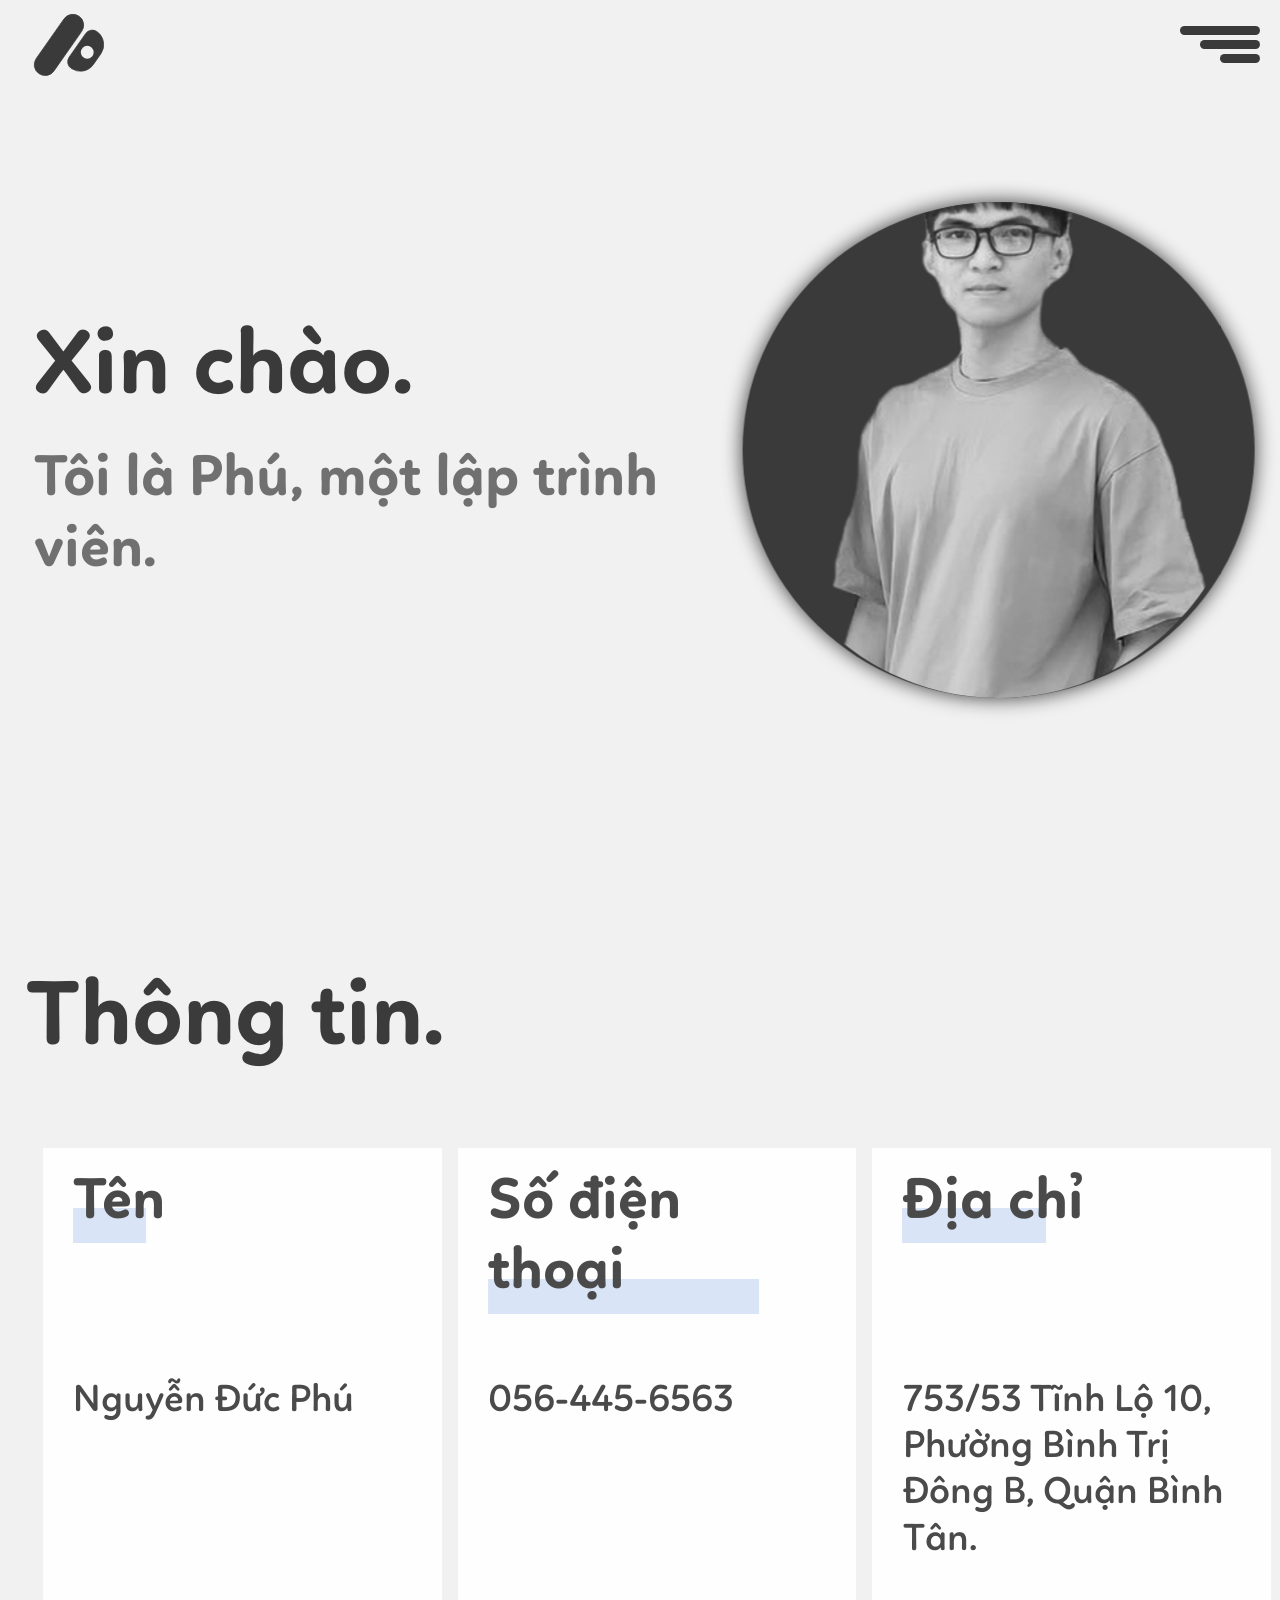
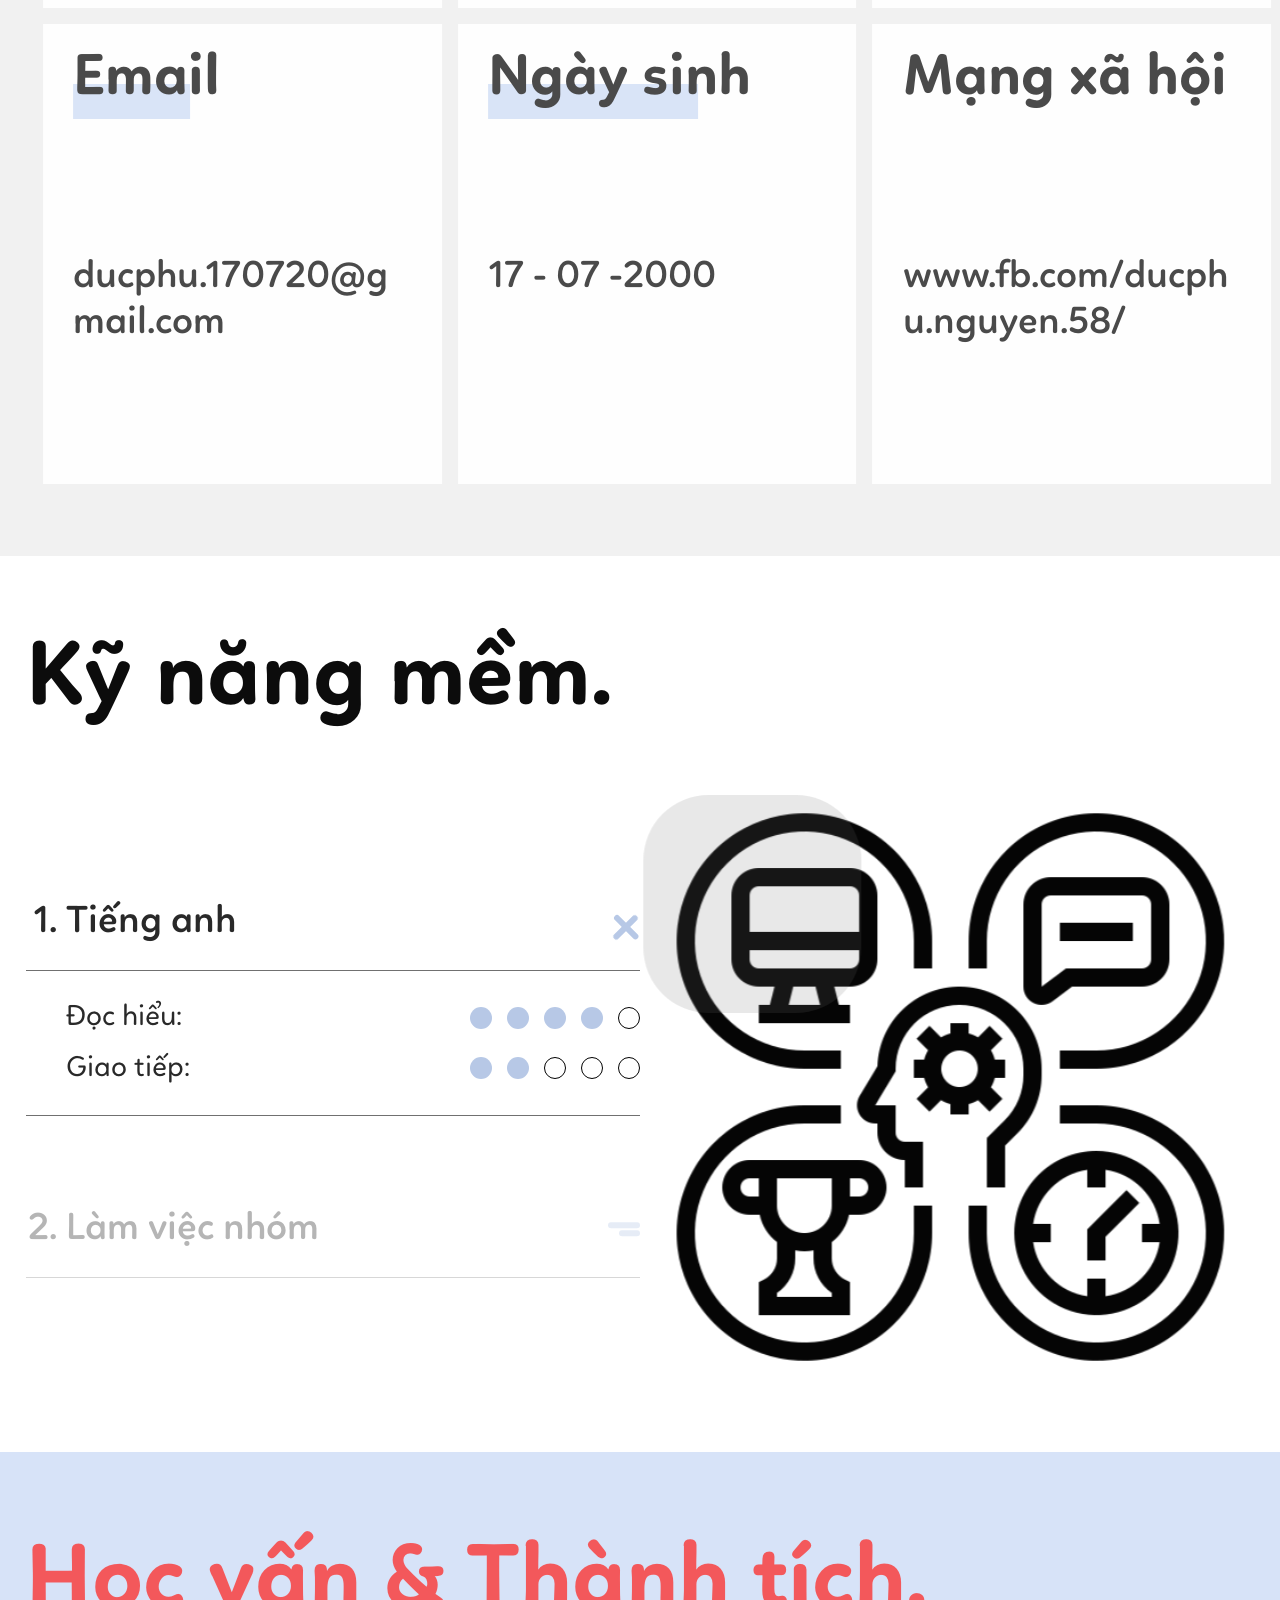
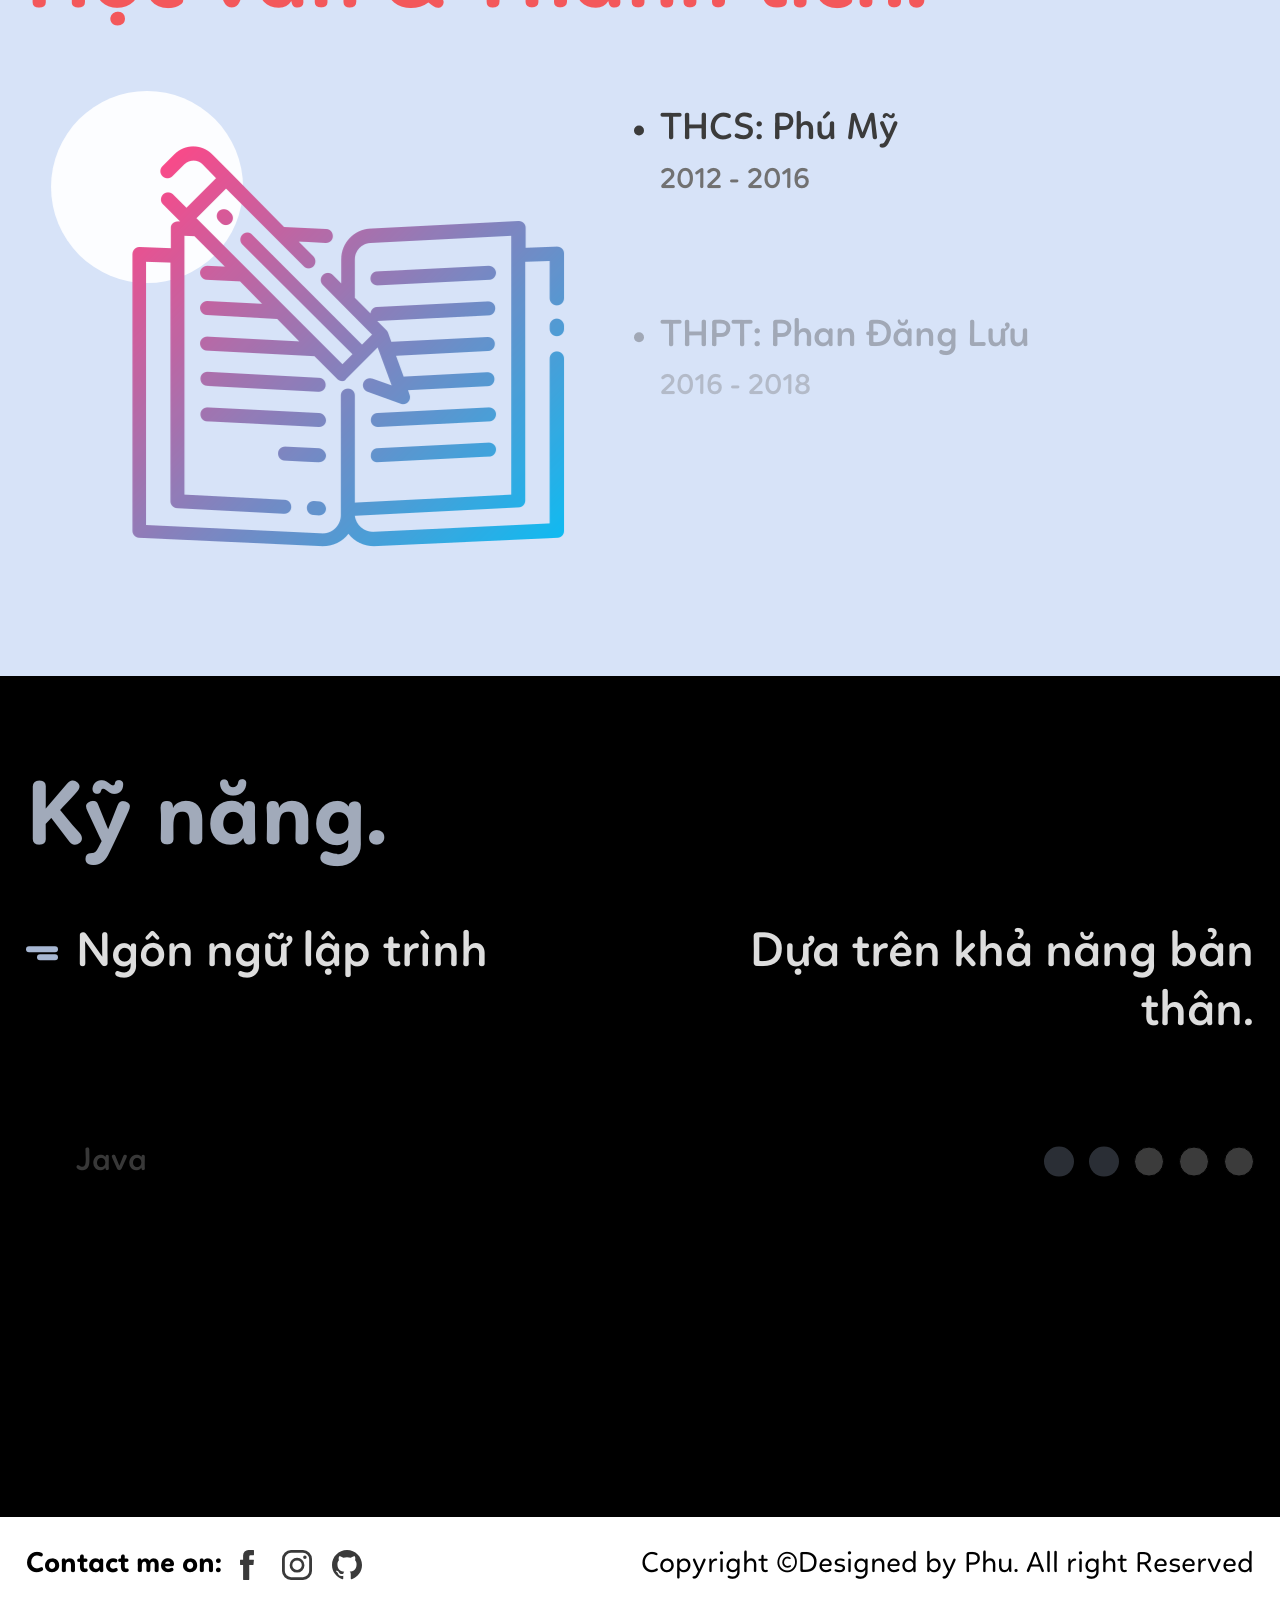
==== commit c110d7f9: "Update index.html" ====
--- a/index.html
+++ b/index.html
@@ -56,7 +56,7 @@
 							</div>
 						</div>
 						<div class="banner-section__img column-5 column-7-ts">
-							<div class="img"><img src="./assets/layout/banner/banner.png" alt=""></div>
+							<div class="img"><img src="./assets/layout/banner/png_ducphu 2_.png" alt=""></div>
 						</div>
 					</div>
 				</div>
@@ -403,4 +403,4 @@
 		<script type="text/javascript" src="./js/core.min.js"></script>
 		<script type="text/javascript" src="./js/main.min.js"></script>
 	</body>
-</html>+</html>
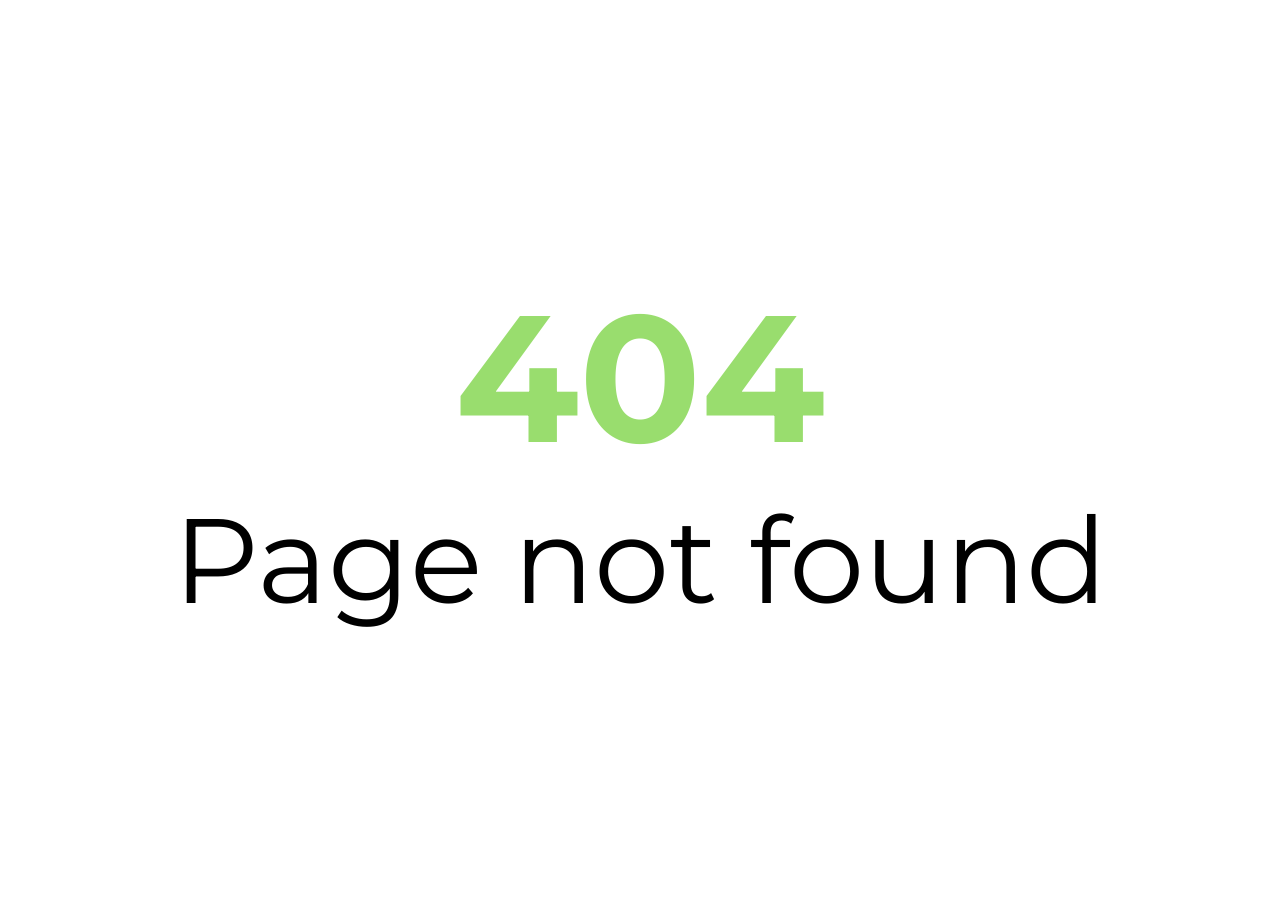
==== commit 33373f9a: "first commit" ====
--- a/index.html
+++ b/index.html
@@ -1,406 +1 @@
-<!DOCTYPE html>
-<html lang="en">
-	<head>
-		<title>Trang chủ</title>
-		<meta charset="UTF-8">
-		<meta name="viewport" content="width=device-width, initial-scale=1.0, user-scalable=no">
-		<meta http-equiv="X-UA-Compatible" content="ie=edge">
-		<link rel="shortcut icon" type="image/png" href="/favicon/favicon.ico">
-		<link href="https://unpkg.com/aos@2.3.1/dist/aos.css" rel="stylesheet">
-		<link rel="stylesheet" href="./css/core.min.css">
-		<link rel="stylesheet" href="./css/main.min.css">
-	</head>
-	<body>
-		<header id="header">
-			<div class="header-wrapper">
-				<div class="header-wrapper__logo"><a class="nav_link" href="index.html"></a><svg xmlns="http://www.w3.org/2000/svg"  viewBox="0 0 121.415 106.011">
-<g id="Group_60" data-name="Group 60" transform="translate(-132.455 -46.709)">
-<g id="Group_3" data-name="Group 3" transform="translate(28 -5)">
-<path id="Logo_1" data-name="Path 1" d="M16.48,0a16.48,16.48,0,0,1,16.48,16.48V89.855A16.48,16.48,0,1,1,0,89.855V16.48A16.48,16.48,0,0,1,16.48,0Z" transform="matrix(0.819, 0.574, -0.574, 0.819, 165.447, 51.709)" fill="#3a3a3a"/>
-<g id="Logo_2" data-name="Group 1" transform="translate(156.83 77.445)">
-<g id="Group_2" data-name="Group 2" transform="translate(0 0)">
-<path id="Rectangle_2" data-name="Rectangle 2" d="M12.184,0h0A24.369,24.369,0,0,1,36.553,24.369V43.8A24.369,24.369,0,0,1,12.184,68.166h0A12.184,12.184,0,0,1,0,55.981v-43.8A12.184,12.184,0,0,1,12.184,0Z" transform="matrix(0.819, 0.574, -0.574, 0.819, 39.098, 0)" fill="#3a3a3a"/>
-<circle id="Ellipse_1" data-name="Ellipse 1" cx="9.744" cy="9.744" r="9.744" transform="translate(24.776 28.658)" fill="#f1f1f1"/>
-</g>
-</g>
-</g>
-</g>
-</svg>
-				</div>
-				<div class="header-wrapper__nav"><a class="nav_link" href="exp.html"></a>
-					<div class="header-wrapper__nav-title">
-						<p>Kinh nghiệm của tôi</p><svg xmlns="http://www.w3.org/2000/svg"  viewBox="0 0 27.116 17.814">
-<path id="Path_10913" data-name="Path 10913" d="M0,0,10.579,9.363,0,18.648" transform="translate(4.235 13.579) rotate(-90)" fill="none" stroke="#707070" stroke-linecap="round" stroke-linejoin="round" stroke-width="6"/>
-</svg>
-					</div>
-					<div class="header-wrapper__nav-hamburger">
-						<div class="line-1"></div>
-						<div class="line-2"></div>
-						<div class="line-3"></div>
-					</div>
-				</div>
-			</div>
-		</header>
-		<section id="banner">
-			<div class="banner">
-				<div class="banner-section container">
-					<div class="wrapper">
-						<div class="banner-section__decs column-7 column-12-ts">
-							<div class="banner-section__decs--infor">
-								<div class="banner-section__decs--infor_title">
-									<p>Xin chào.</p>
-								</div>
-								<div class="banner-section__decs--infor_decs">
-									<p>Tôi là Phú, một lập trình viên.</p>
-								</div>
-							</div>
-						</div>
-						<div class="banner-section__img column-5 column-7-ts">
-							<div class="img"><img src="./assets/layout/banner/png_ducphu 2_.png" alt=""></div>
-						</div>
-					</div>
-				</div>
-			</div>
-		</section>
-		<main>
-			<div id="index-Page">
-				<section id="dp-information">
-					<div class="information">
-						<div class="container">
-							<div class="information__wrapper">    
-								<div class="information__wrapper--title title-header">
-									<p>Thông tin.</p>
-								</div>
-								<div class="information__wrapper--list">
-									<div class="information__wrapper--list_items column-4 column-6-tl column-12-mx">
-										<div class="items">
-											<div class="items-name title-color-bottom">
-												<p>Tên</p>
-											</div>
-											<div class="items-decs">
-												<p>Nguyễn Đức Phú</p>
-											</div>
-										</div>
-									</div>
-									<div class="information__wrapper--list_items column-4 column-6-tl column-12-mx">
-										<div class="items">
-											<div class="items-name title-color-bottom">
-												<p>Số điện thoại</p>
-											</div>
-											<div class="items-decs">
-												<p>056-445-6563</p>
-											</div>
-										</div>
-									</div>
-									<div class="information__wrapper--list_items column-4 column-6-tl column-12-mx">
-										<div class="items">
-											<div class="items-name title-color-bottom">
-												<p>Địa chỉ</p>
-											</div>
-											<div class="items-decs">
-												<p>753/53 Tĩnh Lộ 10, Phường Bình Trị Đông B, Quận Bình Tân.</p>
-											</div>
-										</div>
-									</div>
-									<div class="information__wrapper--list_items column-4 column-6-tl column-12-mx">
-										<div class="items">
-											<div class="items-name title-color-bottom">
-												<p>Email</p>
-											</div>
-											<div class="items-decs">
-												<p>ducphu.170720@gmail.com</p>
-											</div>
-										</div>
-									</div>
-									<div class="information__wrapper--list_items column-4 column-6-tl column-12-mx">
-										<div class="items">
-											<div class="items-name title-color-bottom">
-												<p>Ngày sinh</p>
-											</div>
-											<div class="items-decs">
-												<p>17 - 07 -2000</p>
-											</div>
-										</div>
-									</div>
-									<div class="information__wrapper--list_items column-4 column-6-tl column-12-mx">
-										<div class="items">
-											<div class="items-name">
-												<p class="title-color-bottom">Mạng xã hội</p>
-											</div>
-											<div class="items-decs"><a href=""> </a>
-												<p>www.fb.com/ducphu.nguyen.58/</p>
-											</div>
-										</div>
-									</div>
-								</div>
-							</div>
-						</div>
-					</div>
-				</section>
-				<section id="dp-soft-skill">
-					<div class="soft-skill">
-						<div class="container">
-							<div class="soft-skill__wrapper"> 
-								<div class="soft-skill__wrapper--title title-header">
-									<p>Kỹ năng mềm.</p>
-								</div>
-								<div class="soft-skill__wrapper--list">
-									<div class="soft-skill__wrapper--list-items column-6 column-12-ts">
-										<ol>
-											<li class="Scene_1">
-												<div class="items active">
-													<div class="items-name">
-														<p>Tiếng anh</p>
-														<div class="btn">
-															<div class="line-1"> </div>
-															<div class="line-2"></div>
-														</div>
-													</div>
-													<div class="items-infor">
-														<div class="items-infor__items"> 
-															<div class="items-infor__items-title column-6">
-																<p>Đọc hiểu:</p>
-															</div>
-															<div class="items-infor__items-skills column-6"><span class="yes"></span><span class="yes"></span><span class="yes"></span><span class="yes"></span><span class="no"></span>
-															</div>
-														</div>
-														<div class="items-infor__items"> 
-															<div class="items-infor__items-title column-6">
-																<p>Giao tiếp:</p>
-															</div>
-															<div class="items-infor__items-skills column-6"><span class="yes"></span><span class="yes"></span><span class="no"></span><span class="no"></span><span class="no"></span>
-															</div>
-														</div>
-													</div>
-												</div>
-											</li>
-											<li class="Scene_2"> 
-												<div class="items">
-													<div class="items-name">
-														<p>Làm việc nhóm</p>
-														<div class="btn">
-															<div class="line-1"> </div>
-															<div class="line-2"></div>
-														</div>
-													</div>
-													<div class="items-infor">
-														<div class="items-infor__items"> 
-															<div class="items-infor__items-title column-6">
-																<p>Có tổ chức:</p>
-															</div>
-															<div class="items-infor__items-skills column-6"><span class="yes"></span><span class="yes"></span><span class="yes"></span><span class="yes"></span><span class="no"></span>
-															</div>
-														</div>
-														<div class="items-infor__items"> 
-															<div class="items-infor__items-title column-6">
-																<p>Giao tiếp với đồng nghiệp:</p>
-															</div>
-															<div class="items-infor__items-skills column-6"><span class="yes"></span><span class="yes"></span><span class="yes"></span><span class="no"></span><span class="no"></span>
-															</div>
-														</div>
-														<div class="items-infor__items"> 
-															<div class="items-infor__items-title column-6">
-																<p>Năng động:</p>
-															</div>
-															<div class="items-infor__items-skills column-6"><span class="yes"></span><span class="yes"></span><span class="yes"></span><span class="yes"></span><span class="no"></span>
-															</div>
-														</div>
-													</div>
-												</div>
-											</li>
-											<li class="Scene_3">
-												<div class="items">
-													<div class="items-name">
-														<p>Cá nhân</p>
-														<div class="btn">
-															<div class="line-1"> </div>
-															<div class="line-2"></div>
-														</div>
-													</div>
-													<div class="items-infor">
-														<div class="items-infor__items"> 
-															<div class="items-infor__items-title column-6">
-																<p>Sự sáng tạo:</p>
-															</div>
-															<div class="items-infor__items-skills column-6"><span class="yes"></span><span class="yes"></span><span class="yes"></span><span class="yes"></span><span class="no"></span>
-															</div>
-														</div>
-														<div class="items-infor__items"> 
-															<div class="items-infor__items-title column-6">
-																<p>Học hỏi:</p>
-															</div>
-															<div class="items-infor__items-skills column-6"><span class="yes"></span><span class="yes"></span><span class="yes"></span><span class="yes"></span><span class="no"></span>
-															</div>
-														</div>
-														<div class="items-infor__items"> 
-															<div class="items-infor__items-title column-6">
-																<p>Tỉ mỉ:</p>
-															</div>
-															<div class="items-infor__items-skills column-6"><span class="yes"></span><span class="yes"></span><span class="yes"></span><span class="yes"></span><span class="no"></span>
-															</div>
-														</div>
-													</div>
-												</div>
-											</li>
-										</ol>
-									</div>
-									<div class="soft-skill__wrapper--list-img column-6" id="Scene_1">
-										<div class="img-wrapper" data-depth="0.1"><img src="./assets/_page/index/skill-development.png" alt=""></div>
-										<div class="img-acsence" data-depth="-0.3"></div>
-									</div>
-								</div>
-							</div>
-						</div>
-					</div>
-				</section>
-				<section id="dp-education">
-					<div class="dp-education">
-						<div class="container">
-							<div class="dp-education__wrapper"> 
-								<div class="dp-education__wrapper--title title-header">
-									<p>Học vấn &amp; Thành tích.</p>
-								</div>
-								<div class="dp-education__wrapper--list">
-									<div class="dp-education__wrapper--list-img column-6" id="Scene_2">
-										<div class="img-wrapper" data-depth="-0.2"><img src="./assets/_page/index/studying.png" alt=""></div>
-										<div class="img-acsence" data-depth="0.3"></div>
-									</div>
-									<div class="dp-education__wrapper--list-items column-6 column-12-tl">
-										<ul> 
-											<li class="items-education Scene_1">THCS: Phú Mỹ
-												<div class="items-education__decs">
-													<p>2012  - 2016</p>
-												</div>
-											</li>
-											<li class="items-education Scene_2">THPT: Phan Đăng Lưu
-												<div class="items-education__decs">
-													<p>2016  - 2018</p>
-												</div>
-											</li>
-											<li class="items-education Scene_3">Cao đẳng: Hoa Sen
-												<div class="items-education__decs">
-													<p>2018  - 2021</p>
-												</div>
-												<div class="items-education__decs">
-													<p>Trong suốt quá trình học dã đạt được 4 lần học bổng loại B của trường Cao đẳng Hoa Sen.</p>
-												</div>
-											</li>
-										</ul>
-									</div>
-								</div>
-							</div>
-						</div>
-					</div>
-				</section>
-				<section id="dp-skills">
-					<div class="dp-skills">
-						<div class="container">
-							<div class="dp-skills__wrapper"> 
-								<div class="dp-skills__wrapper--title title-header">
-									<p>Kỹ năng.</p>
-								</div>
-								<div class="dp-skills__wrapper--list">
-									<div class="dp-skills__wrapper--list-items">
-										<ul> 
-											<li class="items-skills Scene_1">
-												<div class="items-skills__items"> 
-													<div class="items-skills__items-title column-6 column-12-tl">
-														<p>Ngôn ngữ lập trình</p>
-													</div>
-													<div class="items-skills__items-skills column-6">
-														<p>Dựa trên khả năng bản thân.</p>
-													</div>
-													<div class="btn">
-														<div class="line-1"> </div>
-														<div class="line-2"></div>
-													</div>
-												</div>
-											</li>
-											<li class="items-skills Scene_2">
-												<div class="items-skills__items"> 
-													<div class="items-skills__items-title column-6 column-12-tl">
-														<p>Java</p>
-													</div>
-													<div class="items-skills__items-skills column-6 column-12-tl"><span class="yes"></span><span class="yes"></span><span class="no"></span><span class="no"></span><span class="no"></span>
-													</div>
-												</div>
-											</li>
-											<li class="items-skills Scene_3">
-												<div class="items-skills__items"> 
-													<div class="items-skills__items-title column-6 column-12-tl">
-														<p>HTML - CSS(SASS, SCSS) - JS</p>
-													</div>
-													<div class="items-skills__items-skills column-6 column-12-tl"><span class="yes"></span><span class="yes"></span><span class="yes"></span><span class="yes"></span><span class="no"></span>
-													</div>
-												</div>
-											</li>
-											<li class="items-skills Scene_4">
-												<div class="items-skills__items"> 
-													<div class="items-skills__items-title column-6 column-12-tl">
-														<p>SQLQuery</p>
-													</div>
-													<div class="items-skills__items-skills column-6 column-12-tl"><span class="yes"></span><span class="yes"></span><span class="no"></span><span class="no"></span><span class="no"></span>
-													</div>
-												</div>
-											</li>
-											<li class="items-skills Scene_5">
-												<div class="items-skills__items"> 
-													<div class="items-skills__items-title column-6 column-12-tl">
-														<p>ReactJS</p>
-													</div>
-													<div class="items-skills__items-skills column-6 column-12-tl"><span class="yes"></span><span class="yes"></span><span class="yes"></span><span class="no"></span><span class="no"></span>
-													</div>
-												</div>
-											</li>
-											<li class="items-skills Scene_6">
-												<div class="items-skills__items"> 
-													<div class="items-skills__items-title column-6 column-12-tl">
-														<p>Basic React Native</p>
-													</div>
-													<div class="items-skills__items-skills column-6 column-12-tl">
-													</div>
-												</div>
-											</li>
-											<li class="items-skills Scene_7">
-												<div class="items-skills__items"> 
-													<div class="items-skills__items-title column-6 column-12-tl">
-														<p>Basic NodeJs (Express) Rest API</p>
-													</div>
-													<div class="items-skills__items-skills column-6 column-12-tl">
-													</div>
-												</div>
-											</li>
-										</ul>
-									</div>
-								</div>
-							</div>
-						</div>
-					</div>
-				</section>
-			</div>
-		</main>
-		<footer id="footer">
-			<div class="footer"> 
-				<div class="container footer-wrapper">
-					<div class="footer-wrapper__contact">
-						<p>Contact me on:</p>
-						<div class="social__items"><a target="_blank" href="https://www.facebook.com/ducphu.nguyen.58/"><svg id="Group_5" data-name="Group 5" xmlns="http://www.w3.org/2000/svg" viewBox="0 0 23.682 50.975">
-<g id="Group_4" data-name="Group 4">
-<path id="Path_11" data-name="Path 11" d="M338.3,893.036v24.645a.642.642,0,0,0,.643.641h9.151a.642.642,0,0,0,.643-.641V892.634h6.635a.643.643,0,0,0,.64-.588l.638-7.545a.643.643,0,0,0-.64-.7h-7.274V878.45a2.272,2.272,0,0,1,2.272-2.272h5.114a.643.643,0,0,0,.641-.642V867.99a.643.643,0,0,0-.641-.643h-8.64a9.182,9.182,0,0,0-9.182,9.181V883.8h-4.576a.643.643,0,0,0-.643.642v7.547a.642.642,0,0,0,.643.641H338.3Z" transform="translate(-333.079 -867.348)" fill="#3a3a3a" fill-rule="evenodd"/>
-</g>
-</svg></a><a target="_blank" href="https://www.instagram.com/_phuuhn/"><svg id="Group_6" data-name="Group 6" xmlns="http://www.w3.org/2000/svg" viewBox="0 0 50.975 50.975">
-<path id="Path_12" data-name="Path 12" d="M415.737,876.293a3,3,0,1,0,3,3A3,3,0,0,0,415.737,876.293Zm-13.323,3.843A12.588,12.588,0,1,0,415,892.723,12.6,12.6,0,0,0,402.414,880.136Zm0,20.651a8.063,8.063,0,1,1,8.064-8.064A8.073,8.073,0,0,1,402.414,900.787Zm25.4-18.526a15.354,15.354,0,0,0-15.354-15.354H392.2a15.355,15.355,0,0,0-15.356,15.354v20.267A15.354,15.354,0,0,0,392.2,917.882H412.46a15.353,15.353,0,0,0,15.354-15.353Zm-4.809,20.267a10.544,10.544,0,0,1-10.545,10.544H392.2a10.546,10.546,0,0,1-10.547-10.544V882.261A10.547,10.547,0,0,1,392.2,871.716H412.46a10.545,10.545,0,0,1,10.545,10.546Z" transform="translate(-376.84 -866.907)" fill="#3a3a3a"/>
-</svg></a><a target="_blank" href="https://github.com/Ducphu-dev"><svg xmlns="http://www.w3.org/2000/svg"  viewBox="0 0 24 24">
-<path d="M12 0c-6.626 0-12 5.373-12 12 0 5.302 3.438 9.8 8.207 11.387.599.111.793-.261.793-.577v-2.234c-3.338.726-4.033-1.416-4.033-1.416-.546-1.387-1.333-1.756-1.333-1.756-1.089-.745.083-.729.083-.729 1.205.084 1.839 1.237 1.839 1.237 1.07 1.834 2.807 1.304 3.492.997.107-.775.418-1.305.762-1.604-2.665-.305-5.467-1.334-5.467-5.931 0-1.311.469-2.381 1.236-3.221-.124-.303-.535-1.524.117-3.176 0 0 1.008-.322 3.301 1.23.957-.266 1.983-.399 3.003-.404 1.02.005 2.047.138 3.006.404 2.291-1.552 3.297-1.23 3.297-1.23.653 1.653.242 2.874.118 3.176.77.84 1.235 1.911 1.235 3.221 0 4.609-2.807 5.624-5.479 5.921.43.372.823 1.102.823 2.222v3.293c0 .319.192.694.801.576 4.765-1.589 8.199-6.086 8.199-11.386 0-6.627-5.373-12-12-12z" fill="#3a3a3a"/>
-</svg></a></div>
-					</div>
-					<div class="footer-wrapper__copyright">
-						<p>Copyright ©Designed by Phu. All right Reserved</p>
-					</div>
-				</div>
-			</div>
-		</footer>
-		<script type="text/javascript" src="./js/core.min.js"></script>
-		<script type="text/javascript" src="./js/main.min.js"></script>
-	</body>
-</html>
+<!doctype html><html lang="en"><head><meta charset="utf-8"/><link rel="icon" href="/favicon.ico"/><meta name="viewport" content="width=device-width,initial-scale=1"/><meta name="theme-color" content="#000000"/><meta name="description" content="Web site created using create-react-app"/><link rel="apple-touch-icon" href="/logo192.png"/><link rel="manifest" href="/manifest.json"/><title>Test</title><script defer="defer" src="/static/js/main.102a6f0a.js"></script><link href="/static/css/main.c96db617.css" rel="stylesheet"></head><body><noscript>You need to enable JavaScript to run this app.</noscript><div id="root"></div></body></html>
--- a/static/css/main.c96db617.css
+++ b/static/css/main.c96db617.css
@@ -0,0 +1,2 @@
+@charset "UTF-8";@import url(https://fonts.googleapis.com/css2?family=Montserrat:wght@100;200;300;400;500;600;700;800;900&display=swap);@import url(https://fonts.googleapis.com/css2?family=Noto+Sans+KR:wght@100;300;400;500;700;900&display=swap);.err-page{align-items:center;display:flex;flex-direction:column;font-size:120px;height:100vh;justify-content:center;width:100%}.err-page h2{margin:0}.card__item{cursor:pointer;width:100%}.card__item--wrapper{border-radius:15px;box-shadow:0 4px 15px rgba(0,0,0,.2);overflow:hidden;position:relative;transition:.3s ease-in-out}.card__item--wrapper:hover{box-shadow:0 4px 15px rgba(0,0,0,.4)}.card__item--wrapper:hover .card__item--image img{-webkit-transform:scale(1.1);transform:scale(1.1)}.card__item--wrapper:hover .card__item--infor-date{opacity:0;transition:.3s ease-in-out}.card__item--wrapper:hover .card__item--addToCard{bottom:0}.card__item--wrapper:hover .card__item--chain{opacity:1;-webkit-transform:scale(1);transform:scale(1)}.card__item--image{border-radius:10px;overflow:hidden;padding-bottom:100%;position:relative;width:100%}.card__item--image img{height:100%;left:0;object-fit:cover;position:absolute;top:0;transition:.3s ease;width:100%}.card__item--infor{color:#000;padding:20px 10px}.card__item--infor-name{color:#000;font-size:16px;font-weight:700;margin-bottom:8px}.card__item--infor-decs{color:#000;font-size:18px;font-weight:700;margin-bottom:8px}.card__item--addToCard{align-items:center;background-color:#2081e2;bottom:-100%;color:#fff;display:flex;position:absolute;transition:.3s ease-in-out;width:100%}.card__item--addToCard .add{flex:1 1;font-size:16px;font-weight:700;text-align:center}.card__item--addToCard .icon{align-items:center;display:flex;justify-content:center;padding:5px 15px;position:relative}.card__item--addToCard .icon:after{background-color:hsla(0,0%,100%,.8);content:"";height:100%;left:0;position:absolute;top:0;width:1px}.card__item--chain{background-color:hsla(0,0%,62%,.4);border-radius:50%;left:10px;opacity:0;position:absolute;top:10px;-webkit-transform:scale(0);transform:scale(0);transition:.3s ease-in-out}.card__item--chain .icon{align-items:center;color:#fff;display:flex;justify-content:center;padding:5px}.list__card{grid-gap:16px;display:grid;gap:16px;grid-template-columns:auto auto auto auto auto auto;padding:10px}@media (max-width:1200px){.list__card{grid-template-columns:auto auto auto auto auto}}@media (max-width:900px){.list__card{grid-template-columns:auto auto auto auto}}@media (max-width:640px){.list__card{grid-template-columns:auto auto auto}}@media (max-width:480px){.list__card{grid-template-columns:auto auto}}.details__items{align-items:center;display:flex;flex-wrap:wrap;width:100%}.details__items .details__left{align-items:center;border-radius:10px;box-shadow:0 4px 15px rgba(0,0,0,.2);display:flex;height:100%;justify-content:center;min-height:800px;width:40%}@media (max-width:900px){.details__items .details__left{margin-bottom:20px;width:100%}}.details__items .details__right{margin:auto;width:50%}@media (max-width:900px){.details__items .details__right{margin-left:unset;width:100%}}.details__items .details__right .details__infor--name{font-size:30px;font-weight:700}.details__items .details__right .details__decs--attributes .attributes--collaspe{align-items:center;border:1px solid rgba(0,0,0,.2);border-radius:5px;cursor:pointer;display:flex;font-size:20px;margin-bottom:10px;padding:20px 0}.details__items .details__right .details__decs--attributes .attributes--collaspe svg{margin-right:10px}.details__items .details__right .details__decs--attributes .attributes--collaspe .arrow{margin-left:auto;margin-right:unset;-webkit-transform:rotate(180deg);transform:rotate(180deg);-webkit-transform-origin:center center;transform-origin:center center;transition:.2s ease-in-out}.details__items .details__right .details__decs--attributes .attributes--collaspe .arrow.open{-webkit-transform:rotate(0deg);transform:rotate(0deg)}.details__items .details__right .details__decs--attributes .attributes{grid-gap:5px;display:grid;gap:5px;grid-template-columns:auto auto auto;height:0;opacity:0;overflow:hidden;transition:.1s ease-in-out}.details__items .details__right .details__decs--attributes .attributes--items{background-color:rgba(21,178,229,.06);border:1px solid #15b2e5;border-radius:6px;padding:5px;text-align:center;width:100%}.details__items .details__right .details__decs--attributes .attributes.open{height:100%;opacity:1}.details__items .details__right .details__decs--attributes .attributes .attributes__type{color:#15b2e5;font-size:14px;font-weight:400;margin-bottom:8px}.details__items .details__right .details__decs--attributes .attributes .attributes__name{font-weight:700}*{-webkit-tab-highlight-color:transparent;box-sizing:border-box;font-family:Montserrat,sans-serif;-webkit-user-select:none;-ms-user-select:none;user-select:none}body #fp-nav{z-index:unset}body #fp-nav ul li a.active span{background:#ccee5d!important;height:7px!important;margin:0;width:7px!important}body #fp-nav ul li a.active span:before{background:#ccee5d!important;content:"";transition:width .5s;width:30px}body #fp-nav ul li:hover a span{background:#ccee5d!important;height:7px!important;margin:0!important;width:7px!important}body #fp-nav ul li:hover a span:before{background:#ccee5d!important;content:"";transition:width .5s;width:30px}body #fp-nav ul li a span{background:#000;border-radius:0!important;height:7px;width:7px}body #fp-nav ul li a span.fp-sr-only{display:none}body #fp-nav ul li a span:before{content:"";height:7px;position:absolute;right:0;top:0;transition:width .5s;width:7px;z-index:0}body.fp-viewing-fivePage #fp-nav ul li a span,body.fp-viewing-secondPage #fp-nav ul li a span,body.fp-viewing-thirdPage #fp-nav ul li a span{background:#fff!important}body.fp-viewing-fivePage .logo,body.fp-viewing-secondPage .logo,body.fp-viewing-thirdPage .logo{color:#fff!important}body.fp-viewing-fivePage .header_box_menu_mobile-tonggle .active span,body.fp-viewing-fivePage .header_box_menu_mobile-tonggle span,body.fp-viewing-secondPage .header_box_menu_mobile-tonggle .active span,body.fp-viewing-secondPage .header_box_menu_mobile-tonggle span,body.fp-viewing-thirdPage .header_box_menu_mobile-tonggle .active span,body.fp-viewing-thirdPage .header_box_menu_mobile-tonggle span{background:#fff}body.fp-viewing-fivePage .header_box_lang .lang,body.fp-viewing-secondPage .header_box_lang .lang,body.fp-viewing-thirdPage .header_box_lang .lang{color:#fff}body.fp-viewing-fivePage .header_box_lang .lang.active,body.fp-viewing-secondPage .header_box_lang .lang.active,body.fp-viewing-thirdPage .header_box_lang .lang.active{color:#ccee5d}body.fp-viewing-fivePage #fp-nav ul li a.active span,body.fp-viewing-fivePage #fp-nav ul li:hover a span,body.fp-viewing-secondPage #fp-nav ul li a.active span,body.fp-viewing-secondPage #fp-nav ul li:hover a span,body.fp-viewing-thirdPage #fp-nav ul li a.active span,body.fp-viewing-thirdPage #fp-nav ul li:hover a span{background:#ccee5d!important}h1,h2,h3,h4,h5,h6{color:#99dd6e}ul{list-style-type:none}video{max-width:100%}.container{margin:0 auto;max-width:70%;width:100%}@media only screen and (max-width:768px){.container{width:90%}}.container-fluid{margin:0 auto;width:1860px}@media only screen and (max-width:1660px){.container-fluid{width:1460px}}html{box-sizing:border-box}*{margin:0;padding:0}*,:after,:before{box-sizing:border-box}button,input,select,textarea{outline:none}input{line-height:normal}button,label{cursor:pointer}a{text-decoration:none}img{display:block;max-width:100%}.slick-slider{-webkit-touch-callout:none;-webkit-tap-highlight-color:transparent;box-sizing:border-box;touch-action:pan-y;-webkit-user-select:none;-ms-user-select:none;user-select:none;-khtml-user-select:none}.slick-list,.slick-slider{display:block;position:relative}.slick-list{margin:0;overflow:hidden;padding:0}.slick-list:focus{outline:none}.slick-list.dragging{cursor:pointer;cursor:hand}.slick-slider .slick-list,.slick-slider .slick-track{-webkit-transform:translateZ(0);transform:translateZ(0)}.slick-track{display:block;left:0;margin-left:auto;margin-right:auto;position:relative;top:0}.slick-track:after,.slick-track:before{content:"";display:table}.slick-track:after{clear:both}.slick-loading .slick-track{visibility:hidden}.slick-slide{display:none;float:left;height:100%;min-height:1px}[dir=rtl] .slick-slide{float:right}.slick-slide img{display:block}.slick-slide.slick-loading img{display:none}.slick-slide.dragging img{pointer-events:none}.slick-initialized .slick-slide{display:block}.slick-loading .slick-slide{visibility:hidden}.slick-vertical .slick-slide{border:1px solid transparent;display:block;height:auto}.slick-arrow.slick-hidden{display:none}.slick-loading .slick-list{background:#fff url([data-uri]) 50% no-repeat}@font-face{font-family:slick;font-style:normal;font-weight:400;src:url(/static/media/slick.a4e97f5a2a64f0ab1323.eot);src:url(/static/media/slick.a4e97f5a2a64f0ab1323.eot?#iefix) format("embedded-opentype"),url(/static/media/slick.295183786cd8a1389865.woff) format("woff"),url(/static/media/slick.c94f7671dcc99dce43e2.ttf) format("truetype"),url(/static/media/slick.2630a3e3eab21c607e21.svg#slick) format("svg")}.slick-next,.slick-prev{border:none;cursor:pointer;display:block;font-size:0;height:20px;line-height:0;padding:0;position:absolute;top:50%;-webkit-transform:translateY(-50%);transform:translateY(-50%);width:20px}.slick-next,.slick-next:focus,.slick-next:hover,.slick-prev,.slick-prev:focus,.slick-prev:hover{background:transparent;color:transparent;outline:none}.slick-next:focus:before,.slick-next:hover:before,.slick-prev:focus:before,.slick-prev:hover:before{opacity:1}.slick-next.slick-disabled:before,.slick-prev.slick-disabled:before{opacity:.25}.slick-next:before,.slick-prev:before{-webkit-font-smoothing:antialiased;-moz-osx-font-smoothing:grayscale;color:#fff;font-family:slick;font-size:20px;line-height:1;opacity:.75}.slick-prev{left:-25px}[dir=rtl] .slick-prev{left:auto;right:-25px}.slick-prev:before{content:"←"}[dir=rtl] .slick-prev:before{content:"→"}.slick-next{right:-25px}[dir=rtl] .slick-next{left:-25px;right:auto}.slick-next:before{content:"→"}[dir=rtl] .slick-next:before{content:"←"}.slick-dotted.slick-slider{margin-bottom:30px}.slick-dots{bottom:-25px;display:block;list-style:none;margin:0;padding:0;position:absolute;text-align:center;width:100%}.slick-dots li{display:inline-block;margin:0 5px;padding:0;position:relative}.slick-dots li,.slick-dots li button{cursor:pointer;height:20px;width:20px}.slick-dots li button{background:transparent;border:0;color:transparent;display:block;font-size:0;line-height:0;outline:none;padding:5px}.slick-dots li button:focus,.slick-dots li button:hover{outline:none}.slick-dots li button:focus:before,.slick-dots li button:hover:before{opacity:1}.slick-dots li button:before{-webkit-font-smoothing:antialiased;-moz-osx-font-smoothing:grayscale;color:#000;content:"•";font-family:slick;font-size:6px;height:20px;left:0;line-height:20px;opacity:.25;position:absolute;text-align:center;top:0;width:20px}.slick-dots li.slick-active button:before{color:#000;opacity:.75}
+/*# sourceMappingURL=main.c96db617.css.map*/
